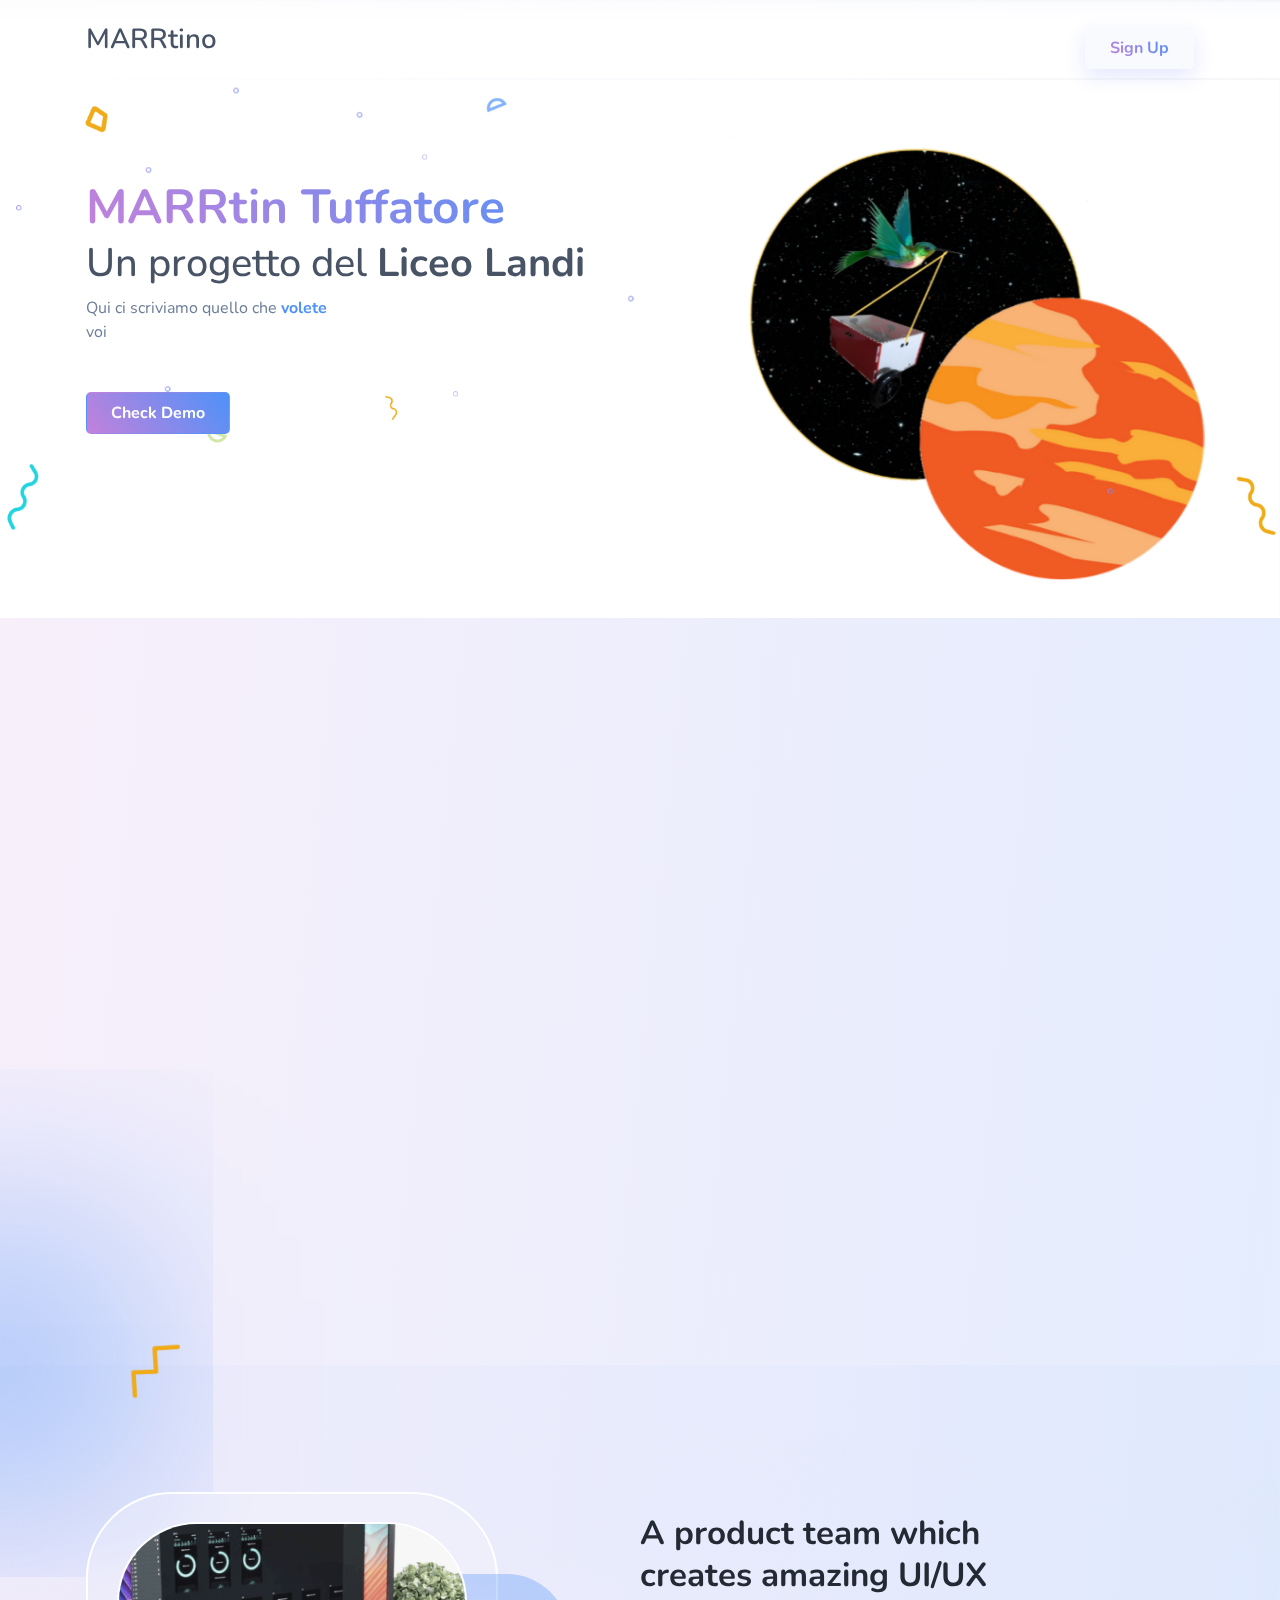
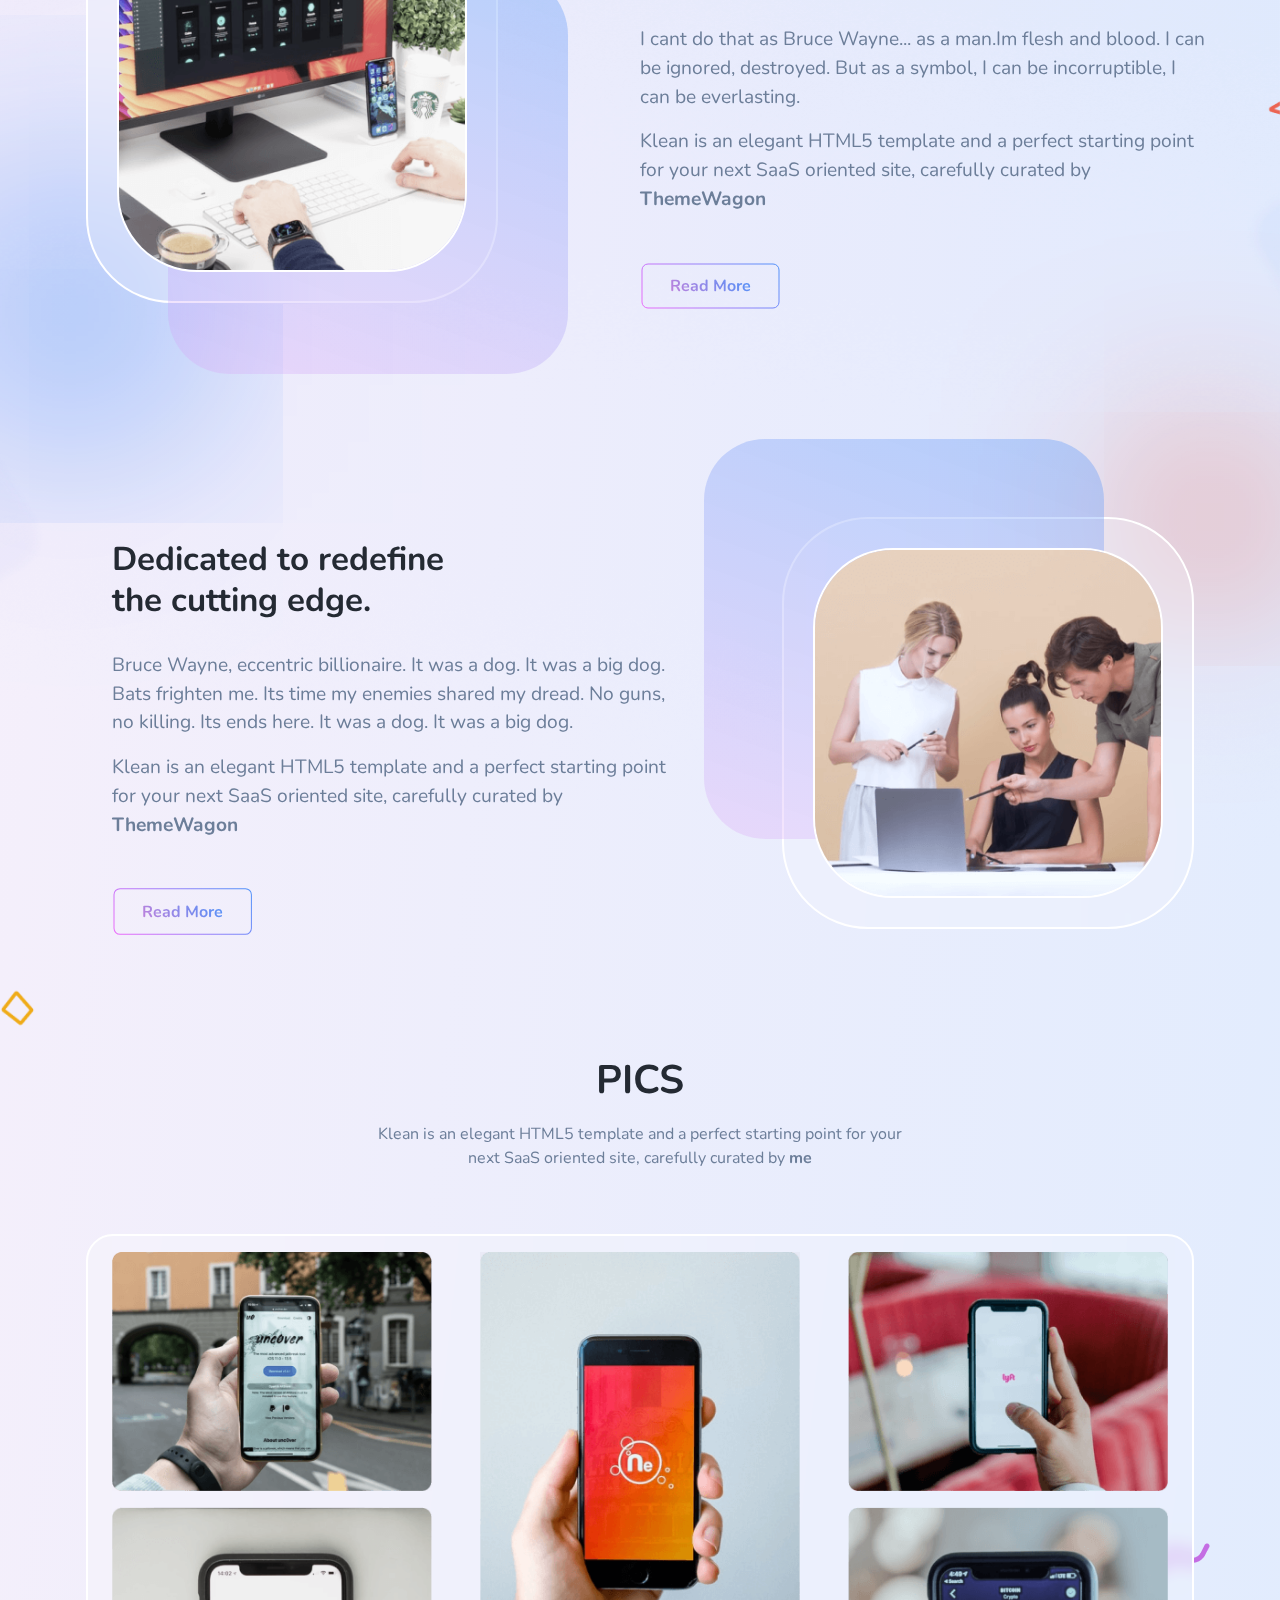
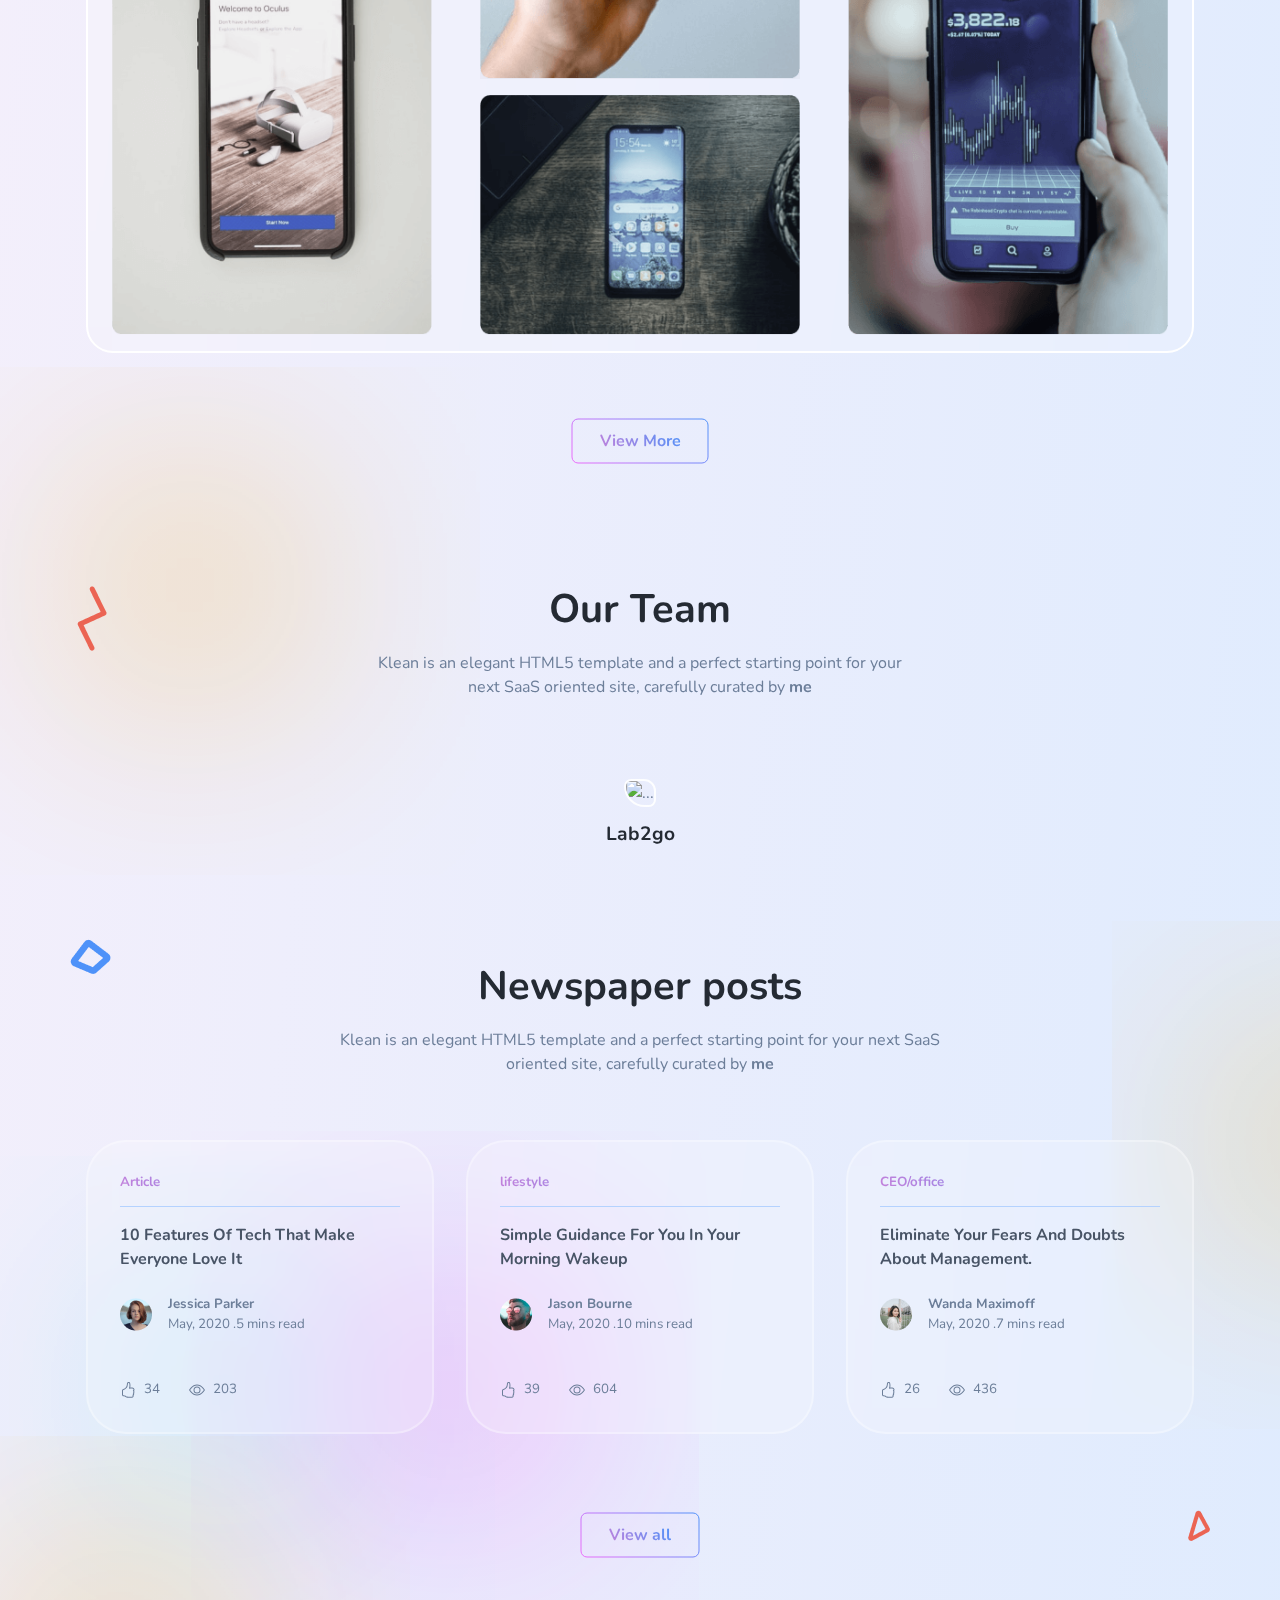
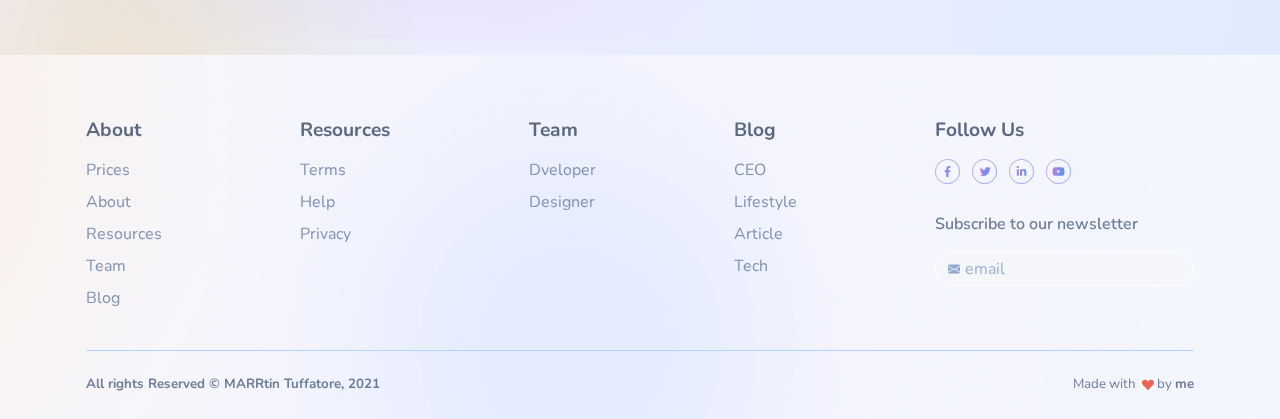
==== index.html @ 4be3e2ad "Add files via upload" ====
<!DOCTYPE html>
<html lang="en-US" dir="ltr">
  <head>
    <meta charset="utf-8" />
    <meta http-equiv="X-UA-Compatible" content="IE=edge" />
    <meta name="viewport" content="width=device-width, initial-scale=1" />

    <title>MARRtino Liceo Landi</title>

    <link
      rel="apple-touch-icon"
      sizes="180x180"
      href="assets/img/favicons/apple-touch-icon.png"
    />
    <link
      rel="icon"
      type="image/png"
      sizes="32x32"
      href="assets/img/favicons/favicon-32x32.png"
    />
    <link
      rel="icon"
      type="image/png"
      sizes="16x16"
      href="assets/img/favicons/favicon-16x16.png"
    />
    <link
      rel="shortcut icon"
      type="image/x-icon"
      href="assets/img/favicons/favicon.ico"
    />
    <link rel="manifest" href="assets/img/favicons/manifest.json" />
    <meta
      name="msapplication-TileImage"
      content="assets/img/favicons/mstile-150x150.png"
    />
    <meta name="theme-color" content="#ffffff" />

    <!-- ===============================================-->
    <!--    Stylesheets-->
    <!-- ===============================================-->
    <link href="assets/css/theme.css" rel="stylesheet" />
  </head>

  <body>
    <!-- ===============================================-->
    <!--    Main Content-->
    <!-- ===============================================-->
    <main class="main" id="top">
      <nav style="height: 80px;"
        class="navbar navbar-expand-lg navbar-light fixed-top py-3 d-block navbar-klean"
        data-navbar-on-scroll="data-navbar-on-scroll"
      >
        <div class="container">
          <a
            class="navbar-brand d-flex align-items-center fw-semi-bold fs-3"
            href="index.html"
          >
            <p class="me-3">MARRtino</p></a
          >
          <button
            class="navbar-toggler collapsed"
            type="button"
            data-bs-toggle="collapse"
            data-bs-target="#navbarSupportedContent"
            aria-controls="navbarSupportedContent"
            aria-expanded="false"
            aria-label="Toggle navigation"
          >
            <span class="navbar-toggler-icon"></span>
          </button>
          <div
            class="collapse navbar-collapse border-top border-lg-0 mt-4 mt-lg-0"
            id="navbarSupportedContent"
          >
            <ul class="navbar-nav me-auto pt-2 pt-lg-0 font-base">
              
            </ul>
            <form class="ps-lg-5">
              
              <button class="btn btn-light shadow-klean order-0" type="submit">
                <span class="text-gradient fw-bold">Sign Up</span>
              </button>
            </form>
          </div>
        </div>
      </nav>
      <section id="home">
        <div
          class="bg-holder d-none d-md-block bg-size"
          style=" 
            background-image: url(./Progetto\ senza\ titolo\ \(3\).png);
            background-position: bottom;
          "
        ></div>
        <!--/.bg-holder-->

        <div
          class="bg-holder"
          style="
            background-image: url(assets/img/illustrations/heroheader-bg.png);
            background-position: center;
            background-size: contain;
          "
        ></div>
        <!--/.bg-holder-->

        <div class="container">
          <div class="row align-items-center">
            <div class="col-md-7 col-lg-6 py-6 text-sm-start text-center">
              <h1 class="fw-bold display-4 fs-4 fs-lg-6 fs-xxl-7 text-gradient">
                MARRtin Tuffatore
              </h1>
              <h1 class="text-700">
                Un progetto del <span class="fw-bold">Liceo Landi</span>
              </h1>
              <p class="mb-5 fs-0">
                Qui ci scriviamo quello che
                <span class="fw-bold text-primary">volete </span
                ><br /> voi
              </p>
              <a class="btn hover-top btn-glow btn-klean" href="#"
                >Check Demo</a
              >
            </div>
          </div>
        </div>
      </section>

    <section>
      <div style="padding-left: 10px; padding-right: 10px; border-radius: 20px;">
        <iframe src="https://prezi.com/p/b_wmvdrxugzr/embed/" id="iframe_container" frameborder="0" webkitallowfullscreen="" mozallowfullscreen="" allowfullscreen="" allow="autoplay; fullscreen" height="500px" width="100%"></iframe>
      </div>
    </section>

      <section class="circle-blend circle-blend-left circle-primary">
        <div
          class="bg-holder"
          style="
            background-image: url(assets/img/illustrations/product-bg-1.png);
            background-position: center;
            background-size: cover;
          "
        ></div>
        <!--/.bg-holder-->

        <div
          class="bg-holder mt-n4"
          style="
            background-image: url(assets/img/illustrations/product-bg-2.png);
            background-position: left top;
            background-size: contain;
          "
        ></div>
        <!--/.bg-holder-->

        <div class="container-xl">
          <div class="row flex-center">
            <div class="col-auto">
              <div class="card product-card-bg square shadow-square-bottom">
                <div class="card-body p-4">
                  <img
                    class="img-fluid border-img"
                    src="assets/img/gallery/product.png"
                    width="350"
                    alt="..."
                  />
                </div>
              </div>
            </div>
            <div
              class="col-lg-6 ms-lg-auto my-7 my-lg-0 px-sm-8 px-lg-0 ps-lg-2 ps-xl-0"
            >
              <h1 class="fw-bold display-5 lh-sm my-4">
                A product team which <br />
                creates amazing UI/UX
              </h1>
              <p class="fs-1 mb-3 pe-xxl-8">
                I cant do that as Bruce Wayne... as a man.Im flesh and blood. I
                can be ignored, destroyed. But as a symbol, I can be
                incorruptible, I can be everlasting.
              </p>
              <p class="fs-1 mb-5 pe-xxl-8">
                Klean is an elegant HTML5 template and a perfect starting point
                for your next SaaS oriented site, carefully curated by
                <span class="fw-bold">ThemeWagon</span>
              </p>
              <button
                class="btn btn-lg btn-klean-outline order-0"
                type="submit"
              >
                <span class="text-gradient fw-bold">Read More</span>
              </button>
            </div>
          </div>
          <div
            class="row flex-center pt-10 pt-md-6 pt-lg-10 circle-blend circle-primary"
          >
            <div
              class="col-auto ms-lg-auto order-md-1 text-center circle-blend circle-blend-right circle-danger"
            >
              <div class="card product-card-bg square shadow-square-top">
                <div class="card-body p-4">
                  <img
                    class="img-fluid border-img"
                    src="assets/img/gallery/dedicate.png"
                    width="350"
                    alt="..."
                  />
                </div>
              </div>
            </div>
            <div
              class="col-lg-6 order-1 order-lg-0 ms-xl-auto my-7 my-lg-0 px-sm-8 px-lg-0 me-lg-auto ps-xl-0"
            >
              <h1 class="fw-bold display-5 lh-sm my-4">
                Dedicated to redefine<br />
                the cutting edge.
              </h1>
              <p class="fs-1 mb-3 pe-xxl-8">
                Bruce Wayne, eccentric billionaire. It was a dog. It was a big
                dog. Bats frighten me. Its time my enemies shared my dread. No
                guns, no killing. Its ends here. It was a dog. It was a big dog.
              </p>
              <p class="fs-1 mb-5 pe-xxl-8">
                Klean is an elegant HTML5 template and a perfect starting point
                for your next SaaS oriented site, carefully curated by
                <span class="fw-bold">ThemeWagon</span>
              </p>
              <button
                class="btn btn-lg btn-klean-outline order-0"
                type="submit"
              >
                <span class="text-gradient fw-bold">Read More</span>
              </button>
            </div>
          </div>
        </div>
      </section>

      <!-- ============================================-->
      <!-- <section> begin ============================-->
      <section class="py-0">
        <div class="container">
          <div
            class="bg-holder"
            style="
              background-image: url(assets/img/illustrations/project-bg.png);
              background-position: right;
              background-size: auto;
            "
          ></div>
          <!--/.bg-holder-->

          <div class="row justify-content-center">
            <div class="col-lg-6 text-center mx-auto mb-6">
              <h5 class="fw-bold fs-3 fs-lg-5 lh-sm mb-3">PICS</h5>
              <p class="mb-0">
                Klean is an elegant HTML5 template and a perfect starting point
                for your next SaaS oriented site, carefully curated by
                <span class="fw-bold">me</span>
              </p>
            </div>
            <div class="col-xxl-9">
              <div class="card project-card-bg mx-auto px-0">
                <div class="card-body">
                  <div class="row align-items-center">
                    <div class="col-12 col-md-6 col-lg-4 text-center">
                      <img
                        class="mb-3 mb-lg-3 img-fluid px-xl-0"
                        src="assets/img/gallery/project-1.png"
                        width="320"
                        alt="project"
                      /><img
                        class="mb-3 mb-lg-0 img-fluid px-xl-0"
                        src="assets/img/gallery/project-2.png"
                        width="320"
                        alt="project"
                      />
                    </div>
                    <div class="col-12 col-md-6 col-lg-4 text-center">
                      <img
                        class="mb-3 mb-lg-3 img-fluid px-xl-0"
                        src="assets/img/gallery/project-3.png"
                        width="320"
                        alt="project"
                      /><img
                        class="mb-3 mb-lg-0 img-fluid px-xl-0"
                        src="assets/img/gallery/project-4.png"
                        width="320"
                        alt="project"
                      />
                    </div>
                    <div class="col-12 col-md-6 col-lg-4 text-center">
                      <img
                        class="mb-3 mb-lg-3 img-fluid px-xl-0"
                        src="assets/img/gallery/project-5.png"
                        width="320"
                        alt="project"
                      /><img
                        class="mb-3 mb-lg-0 img-fluid px-xl-0"
                        src="assets/img/gallery/project-6.png"
                        width="320"
                        alt="project"
                      />
                    </div>
                  </div>
                </div>
              </div>
            </div>
          </div>
          <div class="row">
            <div class="col-auto mx-auto mt-6">
              <button
                class="btn btn-lg btn-klean-outline order-0"
                type="submit"
              >
                <span class="text-gradient fw-bold">View More </span>
              </button>
            </div>
          </div>
        </div>
        <!-- end of .container-->
      </section>
      <!-- <section> close ============================-->
      <!-- ============================================-->

      <!-- ============================================-->
      <!-- <section> begin ============================-->
      <section
        class="pb-0"
        container
        container-lg-fluid
        container-xl="container container-lg-fluid container-xl"
      >
        <div class="container">
          <div
            class="bg-holder"
            style="
              background-image: url(assets/img/illustrations/team-bg.png);
              background-position: left top;
              background-size: auto;
            "
          ></div>
          <!--/.bg-holder-->

          <div
            class="row justify-content-center mb-6 circle-blend circle-warning"
          >
            <div class="col-lg-6 text-center mx-auto mb-7">
              <h5 class="fw-bold fs-3 fs-lg-5 lh-sm mb-3">Our Team</h5>
              <p class="mb-0">
                Klean is an elegant HTML5 template and a perfect starting point
                for your next SaaS oriented site, carefully curated by
                <span class="fw-bold">me</span>
              </p>
            </div>
            <div class="col-xxl-9">
              <div class="row g-0">
                <div class=" text-center">
                  <div >
                    <img
                      class="team-card-1"
                      src="./d97e4f344a19085f687c26c2526.png"
                      width="591"
                      height="443"
                      alt="..."
                    />
                  </div>
                  <h5 class="fw-bold mt-3 mb-1">Lab2go</h5>
                  
                </div>
                
              </div>
            </div>
          </div>

        </div>
        <!-- end of .container-->
      </section>
      <!-- <section> close ============================-->
      <!-- ============================================-->


      <!-- ============================================-->
      <!-- <section> begin ============================-->
      <section class="py-5" id="blog">
        <div class="container container-md-fluid">
          <div
            class="bg-holder"
            style="
              background-image: url(assets/img/illustrations/blog-bg.png);
              background-position: left top;
              background-size: auto;
              margin-top: -23px;
            "
          ></div>
          <!--/.bg-holder-->

          <div
            class="bg-holder"
            style="
              background-image: url(assets/img/illustrations/blog-bg-1.png);
              background-position: right bottom;
              background-size: auto;
              margin-top: -66px;
            "
          ></div>
          <!--/.bg-holder-->

          <div class="row">
            <div class="col-lg-7 col-xxl-5 mx-auto text-center mb-6">
              <h5 class="fw-bold fs-3 fs-lg-5 lh-sm mb-3">Newspaper posts</h5>
              <p class="mb-0">
                Klean is an elegant HTML5 template and a perfect starting point
                for your next SaaS oriented site, carefully curated by
                <span class="fw-bold">me</span>
              </p>
            </div>
          </div>
          <div
            class="row flex-center h-100 circle-blend circle-blend-left circle-cyan"
          >
            <div class="col-12">
              <div
                class="row align-items-center circle-blend circle-blend-right circle-warning"
              >
                <div class="col-md-6 col-lg-4 mb-4 undefined">
                  <div class="card card-bg p-3 h-100">
                    <div class="card-body">
                      <h6 class="text-gradient fs--1 fw-bold">Article</h6>
                      <hr class="text-100" />
                      <h5 class="fw-bold lh-base fs-0 text-700">
                        10 Features Of Tech That Make Everyone Love It
                      </h5>
                      <div class="d-flex align-items-center">
                        <img
                          class="me-3 me-md-3"
                          src="assets/img/gallery/author-1.png"
                          alt="blog"
                        />
                        <div class="my-3 fs--1">
                          <p class="mb-0 fw-bold">Jessica Parker</p>
                          <p class="fw-normal mb-0">
                            May, 2020 .<span>5 mins read</span>
                          </p>
                        </div>
                      </div>
                      <div class="d-flex align-items-center mt-4 fs--1">
                        <svg
                          class="bi bi-hand-thumbs-up me-2"
                          xmlns="http://www.w3.org/2000/svg"
                          width="16"
                          height="16"
                          fill="currentColor"
                          viewBox="0 0 16 16"
                        >
                          <path
                            d="M8.864.046C7.908-.193 7.02.53 6.956 1.466c-.072 1.051-.23 2.016-.428 2.59-.125.36-.479 1.013-1.04 1.639-.557.623-1.282 1.178-2.131 1.41C2.685 7.288 2 7.87 2 8.72v4.001c0 .845.682 1.464 1.448 1.545 1.07.114 1.564.415 2.068.723l.048.03c.272.165.578.348.97.484.397.136.861.217 1.466.217h3.5c.937 0 1.599-.477 1.934-1.064a1.86 1.86 0 0 0 .254-.912c0-.152-.023-.312-.077-.464.201-.263.38-.578.488-.901.11-.33.172-.762.004-1.149.069-.13.12-.269.159-.403.077-.27.113-.568.113-.857 0-.288-.036-.585-.113-.856a2.144 2.144 0 0 0-.138-.362 1.9 1.9 0 0 0 .234-1.734c-.206-.592-.682-1.1-1.2-1.272-.847-.282-1.803-.276-2.516-.211a9.84 9.84 0 0 0-.443.05 9.365 9.365 0 0 0-.062-4.509A1.38 1.38 0 0 0 9.125.111L8.864.046zM11.5 14.721H8c-.51 0-.863-.069-1.14-.164-.281-.097-.506-.228-.776-.393l-.04-.024c-.555-.339-1.198-.731-2.49-.868-.333-.036-.554-.29-.554-.55V8.72c0-.254.226-.543.62-.65 1.095-.3 1.977-.996 2.614-1.708.635-.71 1.064-1.475 1.238-1.978.243-.7.407-1.768.482-2.85.025-.362.36-.594.667-.518l.262.066c.16.04.258.143.288.255a8.34 8.34 0 0 1-.145 4.725.5.5 0 0 0 .595.644l.003-.001.014-.003.058-.014a8.908 8.908 0 0 1 1.036-.157c.663-.06 1.457-.054 2.11.164.175.058.45.3.57.65.107.308.087.67-.266 1.022l-.353.353.353.354c.043.043.105.141.154.315.048.167.075.37.075.581 0 .212-.027.414-.075.582-.05.174-.111.272-.154.315l-.353.353.353.354c.047.047.109.177.005.488a2.224 2.224 0 0 1-.505.805l-.353.353.353.354c.006.005.041.05.041.17a.866.866 0 0 1-.121.416c-.165.288-.503.56-1.066.56z"
                          ></path></svg
                        ><span class="me-4">34</span>
                        <svg
                          class="bi bi-eye me-2"
                          xmlns="http://www.w3.org/2000/svg"
                          width="16"
                          height="16"
                          fill="currentColor"
                          viewBox="0 0 16 16"
                        >
                          <path
                            d="M16 8s-3-5.5-8-5.5S0 8 0 8s3 5.5 8 5.5S16 8 16 8zM1.173 8a13.133 13.133 0 0 1 1.66-2.043C4.12 4.668 5.88 3.5 8 3.5c2.12 0 3.879 1.168 5.168 2.457A13.133 13.133 0 0 1 14.828 8c-.058.087-.122.183-.195.288-.335.48-.83 1.12-1.465 1.755C11.879 11.332 10.119 12.5 8 12.5c-2.12 0-3.879-1.168-5.168-2.457A13.134 13.134 0 0 1 1.172 8z"
                          ></path>
                          <path
                            d="M8 5.5a2.5 2.5 0 1 0 0 5 2.5 2.5 0 0 0 0-5zM4.5 8a3.5 3.5 0 1 1 7 0 3.5 3.5 0 0 1-7 0z"
                          ></path></svg
                        ><span>203</span>
                      </div>
                    </div>
                  </div>
                </div>
                <div
                  class="col-md-6 col-lg-4 mb-4 circle-blend circle-blend-left circle-pink"
                >
                  <div class="card card-bg p-3 h-100">
                    <div class="card-body">
                      <h6 class="text-gradient fs--1 fw-bold">lifestyle</h6>
                      <hr class="text-100" />
                      <h5 class="fw-bold lh-base fs-0 text-700">
                        Simple Guidance For You In Your Morning Wakeup
                      </h5>
                      <div class="d-flex align-items-center">
                        <img
                          class="me-3 me-md-3"
                          src="assets/img/gallery/author-2.png"
                          alt="blog"
                        />
                        <div class="my-3 fs--1">
                          <p class="mb-0 fw-bold">Jason Bourne</p>
                          <p class="fw-normal mb-0">
                            May, 2020 .<span>10 mins read</span>
                          </p>
                        </div>
                      </div>
                      <div class="d-flex align-items-center mt-4 fs--1">
                        <svg
                          class="bi bi-hand-thumbs-up me-2"
                          xmlns="http://www.w3.org/2000/svg"
                          width="16"
                          height="16"
                          fill="currentColor"
                          viewBox="0 0 16 16"
                        >
                          <path
                            d="M8.864.046C7.908-.193 7.02.53 6.956 1.466c-.072 1.051-.23 2.016-.428 2.59-.125.36-.479 1.013-1.04 1.639-.557.623-1.282 1.178-2.131 1.41C2.685 7.288 2 7.87 2 8.72v4.001c0 .845.682 1.464 1.448 1.545 1.07.114 1.564.415 2.068.723l.048.03c.272.165.578.348.97.484.397.136.861.217 1.466.217h3.5c.937 0 1.599-.477 1.934-1.064a1.86 1.86 0 0 0 .254-.912c0-.152-.023-.312-.077-.464.201-.263.38-.578.488-.901.11-.33.172-.762.004-1.149.069-.13.12-.269.159-.403.077-.27.113-.568.113-.857 0-.288-.036-.585-.113-.856a2.144 2.144 0 0 0-.138-.362 1.9 1.9 0 0 0 .234-1.734c-.206-.592-.682-1.1-1.2-1.272-.847-.282-1.803-.276-2.516-.211a9.84 9.84 0 0 0-.443.05 9.365 9.365 0 0 0-.062-4.509A1.38 1.38 0 0 0 9.125.111L8.864.046zM11.5 14.721H8c-.51 0-.863-.069-1.14-.164-.281-.097-.506-.228-.776-.393l-.04-.024c-.555-.339-1.198-.731-2.49-.868-.333-.036-.554-.29-.554-.55V8.72c0-.254.226-.543.62-.65 1.095-.3 1.977-.996 2.614-1.708.635-.71 1.064-1.475 1.238-1.978.243-.7.407-1.768.482-2.85.025-.362.36-.594.667-.518l.262.066c.16.04.258.143.288.255a8.34 8.34 0 0 1-.145 4.725.5.5 0 0 0 .595.644l.003-.001.014-.003.058-.014a8.908 8.908 0 0 1 1.036-.157c.663-.06 1.457-.054 2.11.164.175.058.45.3.57.65.107.308.087.67-.266 1.022l-.353.353.353.354c.043.043.105.141.154.315.048.167.075.37.075.581 0 .212-.027.414-.075.582-.05.174-.111.272-.154.315l-.353.353.353.354c.047.047.109.177.005.488a2.224 2.224 0 0 1-.505.805l-.353.353.353.354c.006.005.041.05.041.17a.866.866 0 0 1-.121.416c-.165.288-.503.56-1.066.56z"
                          ></path></svg
                        ><span class="me-4">39</span>
                        <svg
                          class="bi bi-eye me-2"
                          xmlns="http://www.w3.org/2000/svg"
                          width="16"
                          height="16"
                          fill="currentColor"
                          viewBox="0 0 16 16"
                        >
                          <path
                            d="M16 8s-3-5.5-8-5.5S0 8 0 8s3 5.5 8 5.5S16 8 16 8zM1.173 8a13.133 13.133 0 0 1 1.66-2.043C4.12 4.668 5.88 3.5 8 3.5c2.12 0 3.879 1.168 5.168 2.457A13.133 13.133 0 0 1 14.828 8c-.058.087-.122.183-.195.288-.335.48-.83 1.12-1.465 1.755C11.879 11.332 10.119 12.5 8 12.5c-2.12 0-3.879-1.168-5.168-2.457A13.134 13.134 0 0 1 1.172 8z"
                          ></path>
                          <path
                            d="M8 5.5a2.5 2.5 0 1 0 0 5 2.5 2.5 0 0 0 0-5zM4.5 8a3.5 3.5 0 1 1 7 0 3.5 3.5 0 0 1-7 0z"
                          ></path></svg
                        ><span>604</span>
                      </div>
                    </div>
                  </div>
                </div>
                <div class="col-md-6 col-lg-4 mb-4 undefined">
                  <div class="card card-bg p-3 h-100">
                    <div class="card-body">
                      <h6 class="text-gradient fs--1 fw-bold">CEO/office</h6>
                      <hr class="text-100" />
                      <h5 class="fw-bold lh-base fs-0 text-700">
                        Eliminate Your Fears And Doubts About Management.
                      </h5>
                      <div class="d-flex align-items-center">
                        <img
                          class="me-3 me-md-3"
                          src="assets/img/gallery/author-3.png"
                          alt="blog"
                        />
                        <div class="my-3 fs--1">
                          <p class="mb-0 fw-bold">Wanda Maximoff</p>
                          <p class="fw-normal mb-0">
                            May, 2020 .<span>7 mins read</span>
                          </p>
                        </div>
                      </div>
                      <div class="d-flex align-items-center mt-4 fs--1">
                        <svg
                          class="bi bi-hand-thumbs-up me-2"
                          xmlns="http://www.w3.org/2000/svg"
                          width="16"
                          height="16"
                          fill="currentColor"
                          viewBox="0 0 16 16"
                        >
                          <path
                            d="M8.864.046C7.908-.193 7.02.53 6.956 1.466c-.072 1.051-.23 2.016-.428 2.59-.125.36-.479 1.013-1.04 1.639-.557.623-1.282 1.178-2.131 1.41C2.685 7.288 2 7.87 2 8.72v4.001c0 .845.682 1.464 1.448 1.545 1.07.114 1.564.415 2.068.723l.048.03c.272.165.578.348.97.484.397.136.861.217 1.466.217h3.5c.937 0 1.599-.477 1.934-1.064a1.86 1.86 0 0 0 .254-.912c0-.152-.023-.312-.077-.464.201-.263.38-.578.488-.901.11-.33.172-.762.004-1.149.069-.13.12-.269.159-.403.077-.27.113-.568.113-.857 0-.288-.036-.585-.113-.856a2.144 2.144 0 0 0-.138-.362 1.9 1.9 0 0 0 .234-1.734c-.206-.592-.682-1.1-1.2-1.272-.847-.282-1.803-.276-2.516-.211a9.84 9.84 0 0 0-.443.05 9.365 9.365 0 0 0-.062-4.509A1.38 1.38 0 0 0 9.125.111L8.864.046zM11.5 14.721H8c-.51 0-.863-.069-1.14-.164-.281-.097-.506-.228-.776-.393l-.04-.024c-.555-.339-1.198-.731-2.49-.868-.333-.036-.554-.29-.554-.55V8.72c0-.254.226-.543.62-.65 1.095-.3 1.977-.996 2.614-1.708.635-.71 1.064-1.475 1.238-1.978.243-.7.407-1.768.482-2.85.025-.362.36-.594.667-.518l.262.066c.16.04.258.143.288.255a8.34 8.34 0 0 1-.145 4.725.5.5 0 0 0 .595.644l.003-.001.014-.003.058-.014a8.908 8.908 0 0 1 1.036-.157c.663-.06 1.457-.054 2.11.164.175.058.45.3.57.65.107.308.087.67-.266 1.022l-.353.353.353.354c.043.043.105.141.154.315.048.167.075.37.075.581 0 .212-.027.414-.075.582-.05.174-.111.272-.154.315l-.353.353.353.354c.047.047.109.177.005.488a2.224 2.224 0 0 1-.505.805l-.353.353.353.354c.006.005.041.05.041.17a.866.866 0 0 1-.121.416c-.165.288-.503.56-1.066.56z"
                          ></path></svg
                        ><span class="me-4">26</span>
                        <svg
                          class="bi bi-eye me-2"
                          xmlns="http://www.w3.org/2000/svg"
                          width="16"
                          height="16"
                          fill="currentColor"
                          viewBox="0 0 16 16"
                        >
                          <path
                            d="M16 8s-3-5.5-8-5.5S0 8 0 8s3 5.5 8 5.5S16 8 16 8zM1.173 8a13.133 13.133 0 0 1 1.66-2.043C4.12 4.668 5.88 3.5 8 3.5c2.12 0 3.879 1.168 5.168 2.457A13.133 13.133 0 0 1 14.828 8c-.058.087-.122.183-.195.288-.335.48-.83 1.12-1.465 1.755C11.879 11.332 10.119 12.5 8 12.5c-2.12 0-3.879-1.168-5.168-2.457A13.134 13.134 0 0 1 1.172 8z"
                          ></path>
                          <path
                            d="M8 5.5a2.5 2.5 0 1 0 0 5 2.5 2.5 0 0 0 0-5zM4.5 8a3.5 3.5 0 1 1 7 0 3.5 3.5 0 0 1-7 0z"
                          ></path></svg
                        ><span>436</span>
                      </div>
                    </div>
                  </div>
                </div>
                <div class="col-auto mx-auto my-5">
                  <button
                    class="btn btn-lg btn-klean-outline order-0 fs-0"
                    type="submit"
                  >
                    <span class="text-gradient fw-bold">View all</span>
                  </button>
                </div>
              </div>
            </div>
          </div>
        </div>
        <!-- end of .container-->
      </section>
      <!-- <section> close ============================-->
      <!-- ============================================-->

      <!-- ============================================-->
      <!-- <section> begin ============================-->
     
      <!-- <section> close ============================-->
      <!-- ============================================-->

     
      <section class="pb-0 pt-6 circle-blend circle-blend-left circle-warning">
        <div
          class="bg-holder"
          style="
            background-image: url(assets/img/illustrations/footer-bg.png);
            background-position: center;
            background-size: cover;
          "
        ></div>
        <!--/.bg-holder-->

        <div class="container">
          <div
            class="row justify-content-lg-between circle-blend-right circle-danger"
          >
            <div class="col-6 col-sm-4 col-lg-auto mb-3">
              <h5 class="text-600 mb-3 fw-bold">About</h5>
              <ul class="list-unstyled mb-md-4 mb-lg-0">
                <li class="mb-2">
                  <a class="text-400 text-decoration-none" href="#!">Prices</a>
                </li>
                <li class="mb-2">
                  <a class="text-400 text-decoration-none" href="#!">About</a>
                </li>
                <li class="mb-2">
                  <a class="text-400 text-decoration-none" href="#!"
                    >Resources</a
                  >
                </li>
                <li class="mb-2">
                  <a class="text-400 text-decoration-none" href="#!">Team</a>
                </li>
                <li class="mb-2">
                  <a class="text-400 text-decoration-none" href="#!">Blog</a>
                </li>
              </ul>
            </div>
            <div class="col-6 col-sm-4 col-lg-auto mb-3">
              <h5 class="text-600 mb-3 fw-bold">Resources</h5>
              <ul class="list-unstyled mb-md-4 mb-lg-0">
                <li class="mb-2">
                  <a class="text-400 text-decoration-none" href="#!">Terms</a>
                </li>
                <li class="mb-2">
                  <a class="text-400 text-decoration-none" href="#!">Help</a>
                </li>
                <li class="mb-2">
                  <a class="text-400 text-decoration-none" href="#!">Privacy</a>
                </li>
              </ul>
            </div>
            <div class="col-6 col-sm-4 col-lg-auto mb-3">
              <h5 class="text-600 mb-3 fw-bold">Team</h5>
              <ul class="list-unstyled mb-md-4 mb-lg-0">
                <li class="mb-2">
                  <a class="text-400 text-decoration-none" href="#!"
                    >Dveloper</a
                  >
                </li>
                <li class="mb-2">
                  <a class="text-400 text-decoration-none" href="#!"
                    >Designer</a
                  >
                </li>
              </ul>
            </div>
            <div class="col-6 col-sm-4 col-lg-auto mb-3">
              <h5 class="text-600 mb-3 fw-bold">Blog</h5>
              <ul class="list-unstyled mb-md-4 mb-lg-0">
                <li class="mb-2">
                  <a class="text-400 text-decoration-none" href="#!">CEO</a>
                </li>
                <li class="mb-2">
                  <a class="text-400 text-decoration-none" href="#!"
                    >Lifestyle</a
                  >
                </li>
                <li class="mb-2">
                  <a class="text-400 text-decoration-none" href="#!">Article</a>
                </li>
                <li class="mb-2">
                  <a class="text-400 text-decoration-none" href="#!">Tech</a>
                </li>
              </ul>
            </div>
            <div class="col-9 col-sm-6 col-lg-auto mb-3">
              <h5 class="text-600 mb-3 fw-bold">Follow Us</h5>
              <ul class="list-unstyled list-inline my-3">
                <li class="list-inline-item">
                  <a class="text-decoration-none" href="#!"
                    ><img
                      class="list-social-icon"
                      src="assets/img/icons/facebook.svg"
                      alt=""
                      width="25"
                  /></a>
                </li>
                <li class="list-inline-item">
                  <a class="text-decoration-none" href="#!"
                    ><img
                      class="list-social-icon"
                      src="assets/img/icons/twitter.svg"
                      alt=""
                      width="25"
                  /></a>
                </li>
                <li class="list-inline-item">
                  <a class="text-decoration-none" href="#!"
                    ><img
                      class="list-social-icon"
                      src="assets/img/icons/linkdin.svg"
                      alt=""
                      width="25"
                  /></a>
                </li>
                <li class="list-inline-item">
                  <a class="text-decoration-none" href="#!"
                    ><img
                      class="list-social-icon"
                      src="assets/img/icons/youtube.svg"
                      alt=""
                      width="25"
                  /></a>
                </li>
                <li class="list-inline-item">
                  <a class="text-decoration-none" href="#!"></a>
                </li>
              </ul>
              <p class="fw-semi-bold mt-4 mb-3">Subscribe to our newsletter</p>
              <label
                class="col-sm-2 col-form-label visually-hidden"
                for="inputEmail2"
                >Email</label
              >
              <div class="col-sm-12 input-group-icon">
                <input
                  class="form-control rounded-pill border-white py-1 px-4"
                  id="inputEmail2"
                  type="email"
                  placeholder="email"
                />
                <svg
                  class="bi bi-envelope-fill input-box-icon"
                  xmlns="http://www.w3.org/2000/svg"
                  width="12"
                  height="12"
                  fill="currentColor"
                  viewBox="0 0 16 16"
                  style="left: 0.8rem"
                >
                  <path
                    d="M.05 3.555A2 2 0 0 1 2 2h12a2 2 0 0 1 1.95 1.555L8 8.414.05 3.555zM0 4.697v7.104l5.803-3.558L0 4.697zM6.761 8.83l-6.57 4.027A2 2 0 0 0 2 14h12a2 2 0 0 0 1.808-1.144l-6.57-4.027L8 9.586l-1.239-.757zm3.436-.586L16 11.801V4.697l-5.803 3.546z"
                  ></path>
                </svg>
              </div>
            </div>
          </div>
          <hr class="text-100 mb-0" />
          <div
            class="row justify-content-md-between justify-content-evenly py-3"
          >
            <div
              class="col-12 col-sm-8 col-md-6 col-lg-auto text-center text-md-start"
            >
              <p class="fs--1 my-2 fw-bold">
                All rights Reserved &copy; MARRtin Tuffatore, 2021
              </p>
            </div>
            <div class="col-12 col-sm-8 col-md-6">
              <p class="fs--1 my-2 text-center text-md-end">
                Made with&nbsp;
                <svg
                  class="bi bi-suit-heart-fill"
                  xmlns="http://www.w3.org/2000/svg"
                  width="12"
                  height="12"
                  fill="#EB6453"
                  viewBox="0 0 16 16"
                >
                  <path
                    d="M4 1c2.21 0 4 1.755 4 3.92C8 2.755 9.79 1 12 1s4 1.755 4 3.92c0 3.263-3.234 4.414-7.608 9.608a.513.513 0 0 1-.784 0C3.234 9.334 0 8.183 0 4.92 0 2.755 1.79 1 4 1z"
                  ></path></svg
                >&nbsp;by&nbsp;<a
                  class="fw-bold text-500"
                  href="https://themewagon.com/"
                  target="_blank"
                  >me
                </a>
              </p>
            </div>
          </div>
        </div>
      </section>
    </main>
    <!-- ===============================================-->
    <!--    End of Main Content-->
    <!-- ===============================================-->

    <!-- ===============================================-->
    <!--    JavaScripts-->
    <!-- ===============================================-->
    <script src="vendors/@popperjs/popper.min.js"></script>
    <script src="vendors/bootstrap/bootstrap.min.js"></script>
    <script src="vendors/is/is.min.js"></script>
    <script src="https://polyfill.io/v3/polyfill.min.js?features=window.scroll"></script>
    <script src="vendors/feather-icons/feather.min.js"></script>
    <script>
      feather.replace();
    </script>
    <script src="assets/js/theme.js"></script>

    <link
      href="https://fonts.googleapis.com/css2?family=Nunito:wght@300;400;600;700;800;900&amp;display=swap"
      rel="stylesheet"
    />
  </body>
</html>
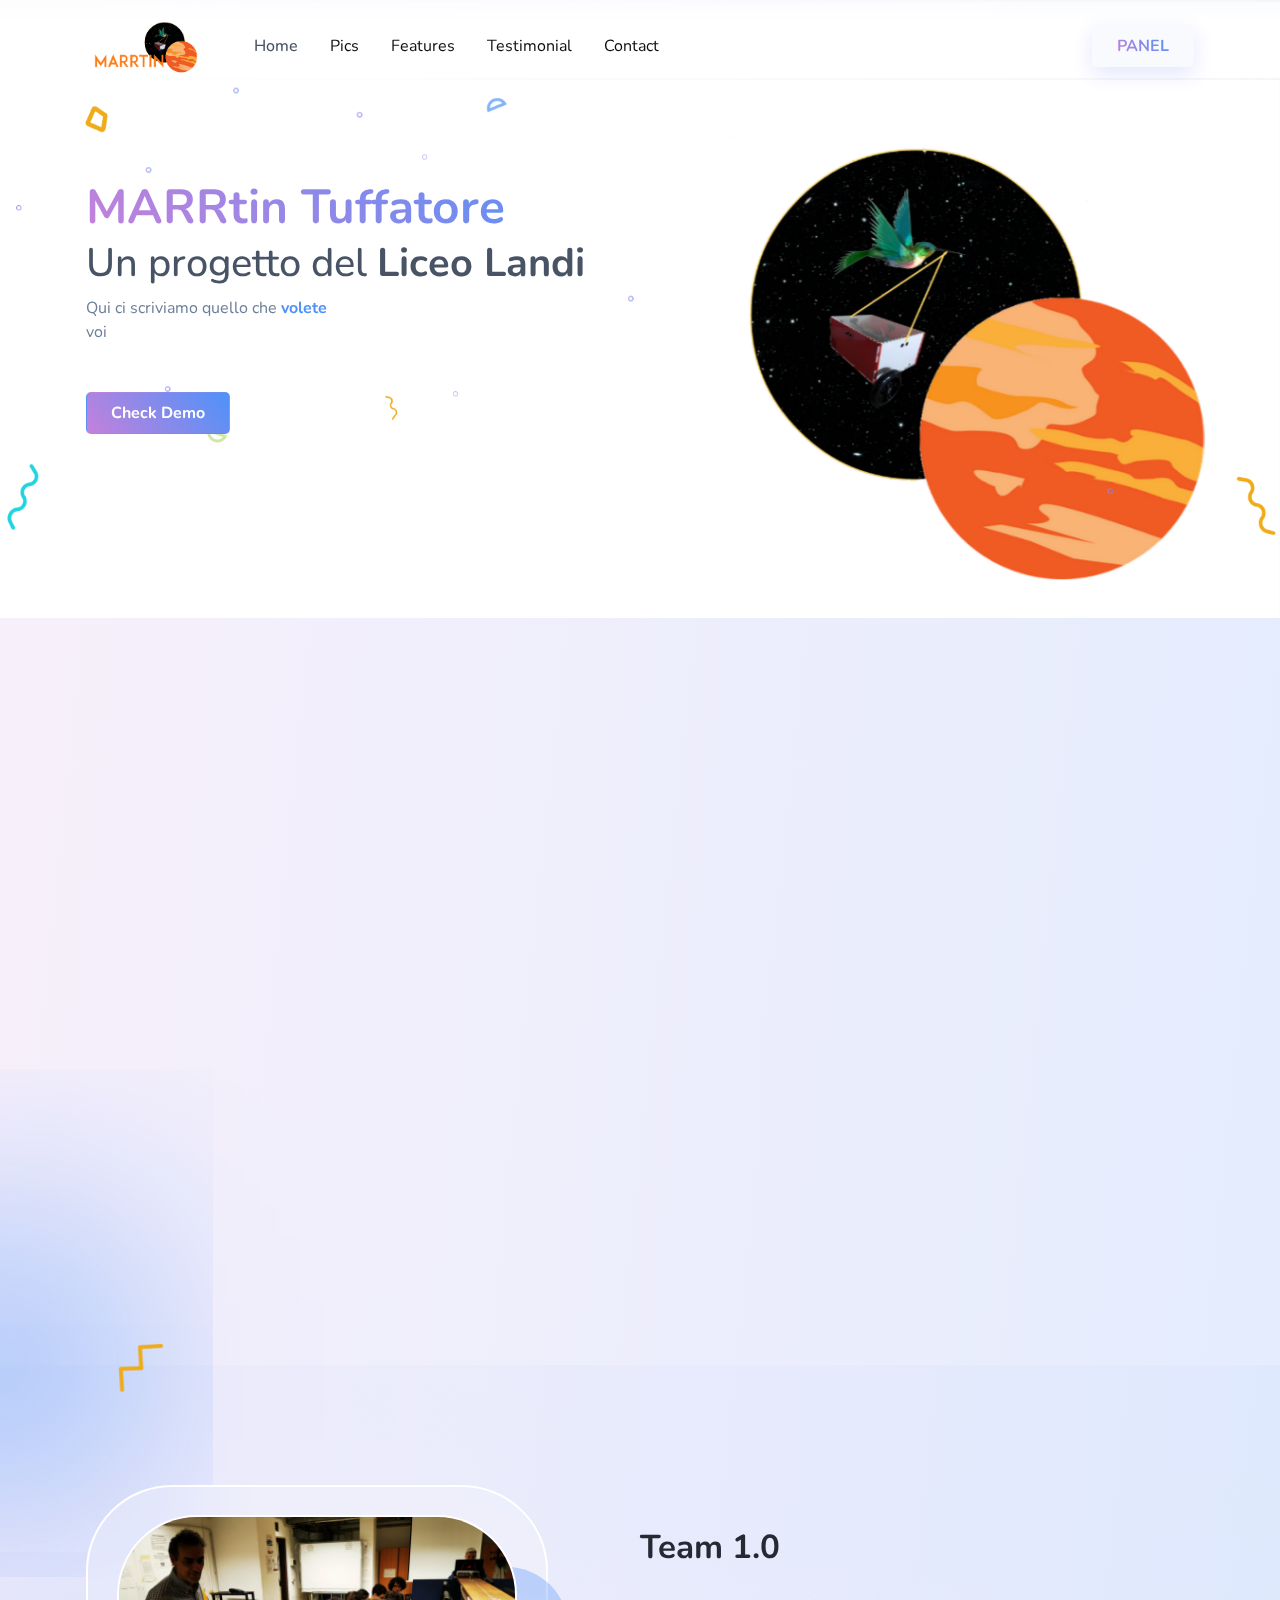
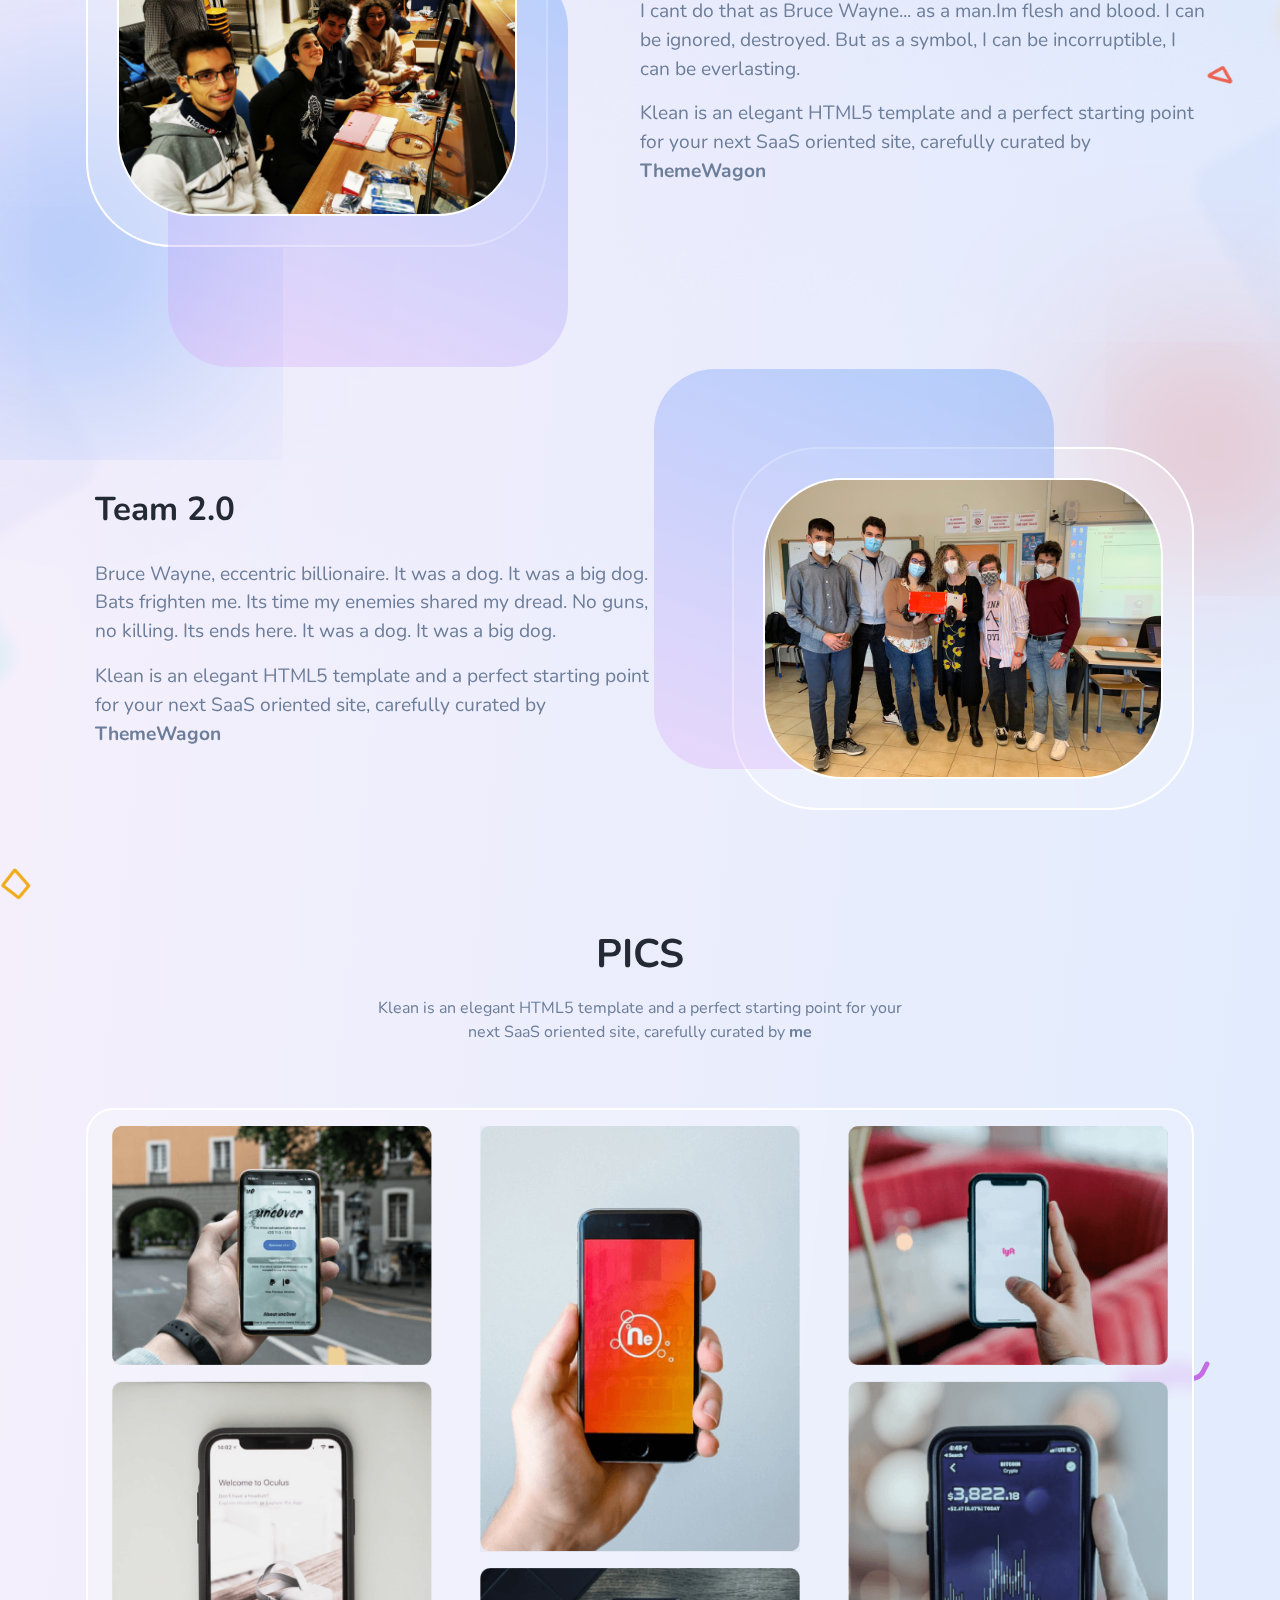
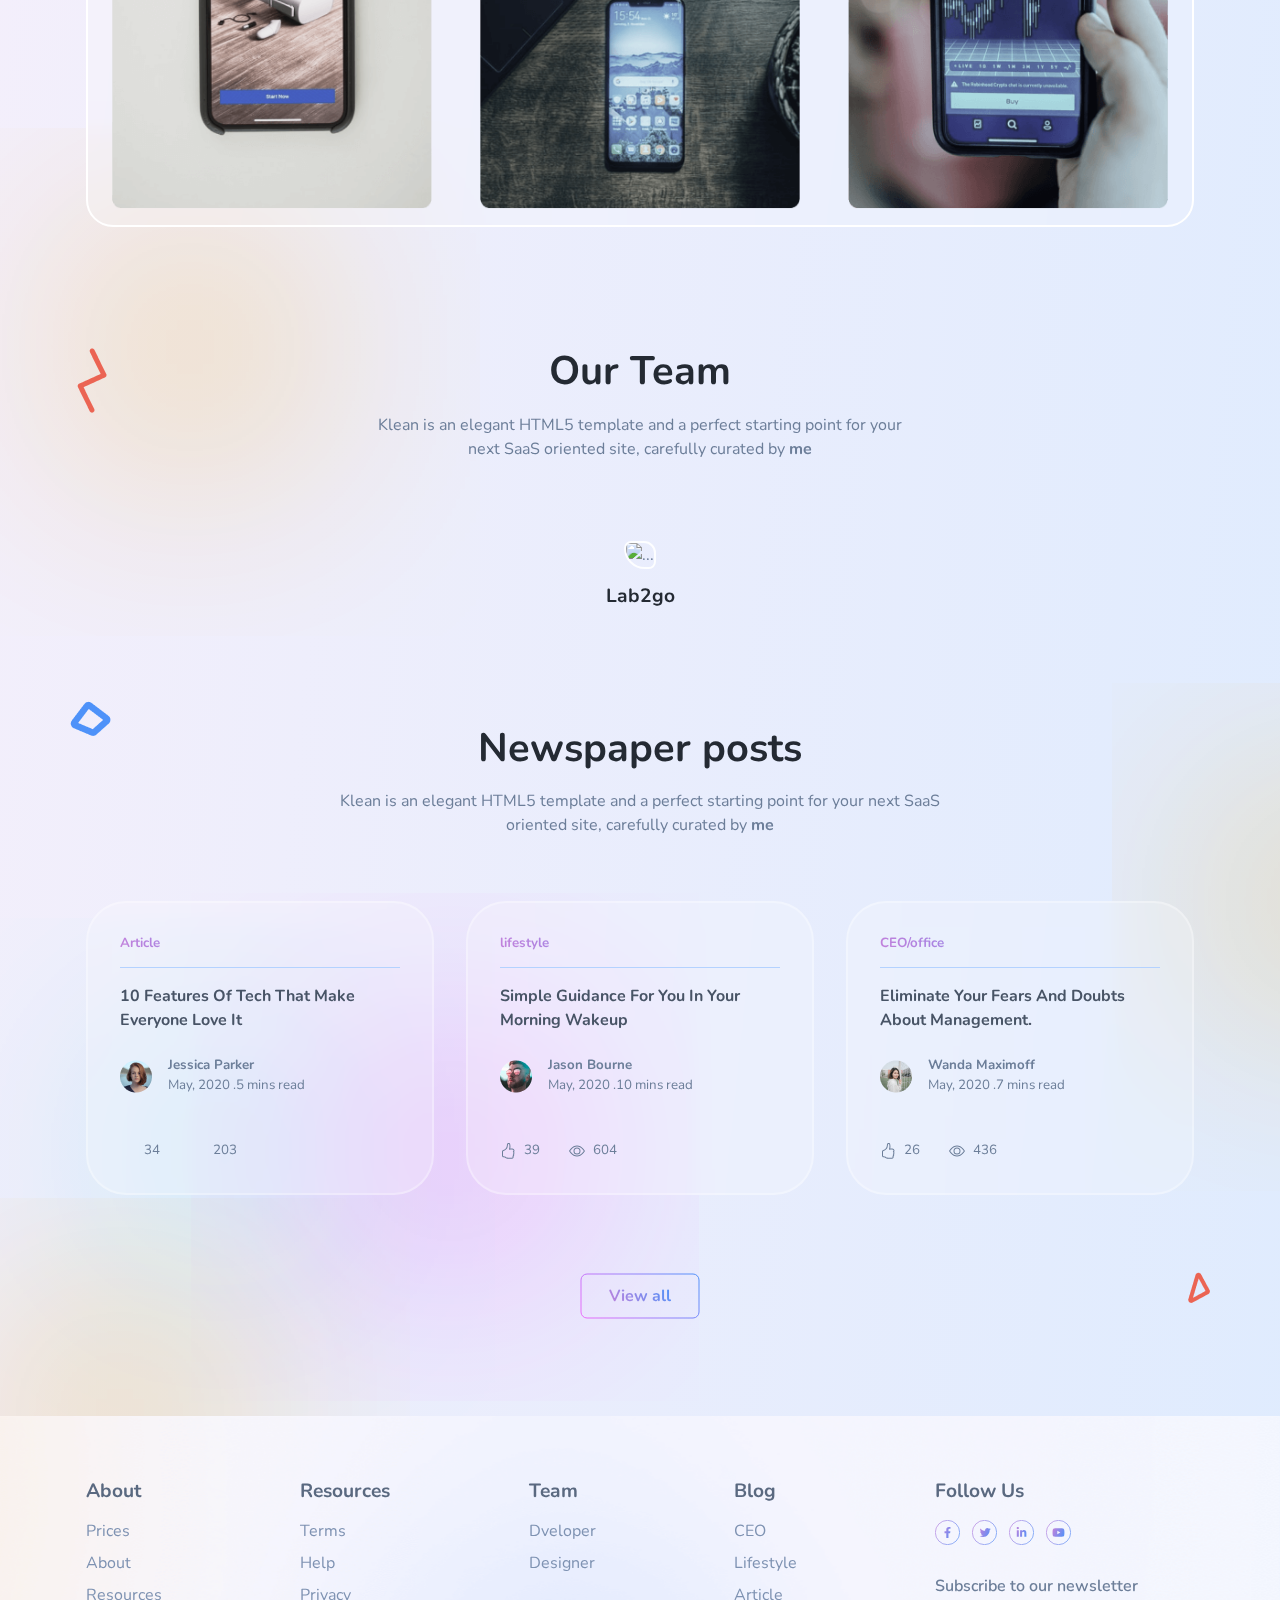
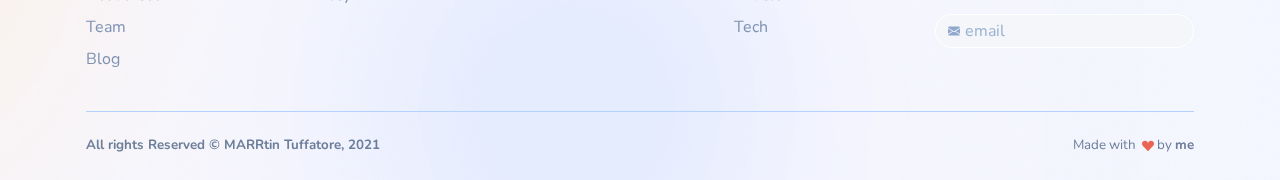
==== commit 9d720e33: "Add files via upload" ====
--- a/index.html
+++ b/index.html
@@ -1,63 +1,41 @@
 <!DOCTYPE html>
 <html lang="en-US" dir="ltr">
-  <head>
-    <meta charset="utf-8" />
-    <meta http-equiv="X-UA-Compatible" content="IE=edge" />
-    <meta name="viewport" content="width=device-width, initial-scale=1" />
-
-    <title>MARRtino Liceo Landi</title>
-
-    <link
-      rel="apple-touch-icon"
-      sizes="180x180"
-      href="assets/img/favicons/apple-touch-icon.png"
-    />
-    <link
-      rel="icon"
-      type="image/png"
-      sizes="32x32"
-      href="assets/img/favicons/favicon-32x32.png"
-    />
-    <link
-      rel="icon"
-      type="image/png"
-      sizes="16x16"
-      href="assets/img/favicons/favicon-16x16.png"
-    />
-    <link
-      rel="shortcut icon"
-      type="image/x-icon"
-      href="assets/img/favicons/favicon.ico"
-    />
-    <link rel="manifest" href="assets/img/favicons/manifest.json" />
-    <meta
-      name="msapplication-TileImage"
-      content="assets/img/favicons/mstile-150x150.png"
-    />
-    <meta name="theme-color" content="#ffffff" />
-
-    <!-- ===============================================-->
-    <!--    Stylesheets-->
-    <!-- ===============================================-->
-    <link href="assets/css/theme.css" rel="stylesheet" />
-  </head>
-
-  <body>
-    <!-- ===============================================-->
-    <!--    Main Content-->
-    <!-- ===============================================-->
-    <main class="main" id="top">
-      <nav style="height: 80px;"
-        class="navbar navbar-expand-lg navbar-light fixed-top py-3 d-block navbar-klean"
-        data-navbar-on-scroll="data-navbar-on-scroll"
-      >
+
+<head>
+  <meta charset="utf-8" />
+  <meta http-equiv="X-UA-Compatible" content="IE=edge" />
+  <meta name="viewport" content="width=device-width, initial-scale=1" />
+
+  <title>MARRtino Liceo Landi</title>
+
+  <link rel="apple-touch-icon" sizes="180x180" href="assets/img/favicons/apple-touch-icon.png" />
+  <link rel="icon" type="image/png" sizes="32x32" href="assets/img/favicons/favicon-32x32.png" />
+  <link rel="icon" type="image/png" sizes="16x16" href="assets/img/favicons/favicon-16x16.png" />
+  <link rel="shortcut icon" type="image/x-icon" href="assets/img/favicons/favicon.ico" />
+  <link rel="manifest" href="assets/img/favicons/manifest.json" />
+  <meta name="msapplication-TileImage" content="assets/img/favicons/mstile-150x150.png" />
+  <meta name="theme-color" content="#ffffff" />
+
+  <!-- ===============================================-->
+  <!--    Stylesheets-->
+  <!-- ===============================================-->
+  <link href="assets/css/theme.css" rel="stylesheet" />
+</head>
+
+<body>
+  <!-- ===============================================-->
+  <!--    Main Content-->
+  <!-- ===============================================-->
+  <main class="main" id="top">
+    <nav style="height: 80px;" class="navbar navbar-expand-lg navbar-light fixed-top py-3 d-block navbar-klean"
+      data-navbar-on-scroll="data-navbar-on-scroll"> 
         <div class="container">
           <a
             class="navbar-brand d-flex align-items-center fw-semi-bold fs-3"
             href="index.html"
           >
-            <p class="me-3">MARRtino</p></a
-          >
+            <img class="me-3" src="./PICS/onlinelogomaker-042221-1509-4866.png" width="120px" alt=""
+          /></a>
           <button
             class="navbar-toggler collapsed"
             type="button"
@@ -74,756 +52,545 @@
             id="navbarSupportedContent"
           >
             <ul class="navbar-nav me-auto pt-2 pt-lg-0 font-base">
-              
+              <li class="nav-item px-2" data-anchor="data-anchor">
+                <a
+                  class="nav-link fw-medium active"
+                  aria-current="page"
+                  href="./index.html"
+                  >Home</a
+                >
+              </li>
+              <li class="nav-item px-2" data-anchor="data-anchor">
+                <a class="nav-link" href="#pics">Pics</a>
+              </li>
+              <li class="nav-item px-2" data-anchor="data-anchor">
+                <a class="nav-link" href="#feature">Features</a>
+              </li>
+              <li class="nav-item px-2" data-anchor="data-anchor">
+                <a class="nav-link" href="#testimonial">Testimonial</a>
+              </li>
+              <li class="nav-item px-2" data-anchor="data-anchor">
+                <a class="nav-link" href="#contact">Contact</a>
+              </li>
             </ul>
             <form class="ps-lg-5">
               
               <button class="btn btn-light shadow-klean order-0" type="submit">
-                <span class="text-gradient fw-bold">Sign Up</span>
+                <span class="text-gradient fw-bold"><a target="_blank" href="./panel/login.html">PANEL</a></span>
               </button>
             </form>
           </div>
         </div>
-      </nav>
-      <section id="home">
-        <div
-          class="bg-holder d-none d-md-block bg-size"
-          style=" 
-            background-image: url(./Progetto\ senza\ titolo\ \(3\).png);
+    </nav>
+    <section id="home">
+      <div class="bg-holder d-none d-md-block bg-size" style=" 
+            background-image: url(./PICS/Progetto\ senza\ titolo\ \(3\).png);
             background-position: bottom;
-          "
-        ></div>
-        <!--/.bg-holder-->
-
-        <div
-          class="bg-holder"
-          style="
+          "></div>
+      <!--/.bg-holder-->
+
+      <div class="bg-holder" style="
             background-image: url(assets/img/illustrations/heroheader-bg.png);
             background-position: center;
             background-size: contain;
-          "
-        ></div>
-        <!--/.bg-holder-->
-
-        <div class="container">
-          <div class="row align-items-center">
-            <div class="col-md-7 col-lg-6 py-6 text-sm-start text-center">
-              <h1 class="fw-bold display-4 fs-4 fs-lg-6 fs-xxl-7 text-gradient">
-                MARRtin Tuffatore
-              </h1>
-              <h1 class="text-700">
-                Un progetto del <span class="fw-bold">Liceo Landi</span>
-              </h1>
-              <p class="mb-5 fs-0">
-                Qui ci scriviamo quello che
-                <span class="fw-bold text-primary">volete </span
-                ><br /> voi
-              </p>
-              <a class="btn hover-top btn-glow btn-klean" href="#"
-                >Check Demo</a
-              >
-            </div>
-          </div>
-        </div>
-      </section>
+          "></div>
+      <!--/.bg-holder-->
+
+      <div class="container">
+        <div class="row align-items-center">
+          <div class="col-md-7 col-lg-6 py-6 text-sm-start text-center">
+            <h1 class="fw-bold display-4 fs-4 fs-lg-6 fs-xxl-7 text-gradient">
+              MARRtin Tuffatore
+            </h1>
+            <h1 class="text-700">
+              Un progetto del <span class="fw-bold">Liceo Landi</span>
+            </h1>
+            <p class="mb-5 fs-0">
+              Qui ci scriviamo quello che
+              <span class="fw-bold text-primary">volete </span><br /> voi
+            </p>
+            <a class="btn hover-top btn-glow btn-klean" href="#">Check Demo</a>
+          </div>
+        </div>
+      </div>
+    </section>
 
     <section>
       <div style="padding-left: 10px; padding-right: 10px; border-radius: 20px;">
-        <iframe src="https://prezi.com/p/b_wmvdrxugzr/embed/" id="iframe_container" frameborder="0" webkitallowfullscreen="" mozallowfullscreen="" allowfullscreen="" allow="autoplay; fullscreen" height="500px" width="100%"></iframe>
-      </div>
-    </section>
-
-      <section class="circle-blend circle-blend-left circle-primary">
-        <div
-          class="bg-holder"
-          style="
+        <iframe src="https://prezi.com/p/b_wmvdrxugzr/embed/" id="iframe_container" frameborder="0"
+          webkitallowfullscreen="" mozallowfullscreen="" allowfullscreen="" allow="autoplay; fullscreen" height="500px"
+          width="100%"></iframe>
+      </div>
+    </section>
+
+    <section class="circle-blend circle-blend-left circle-primary">
+      <div class="bg-holder" style="
             background-image: url(assets/img/illustrations/product-bg-1.png);
             background-position: center;
             background-size: cover;
-          "
-        ></div>
-        <!--/.bg-holder-->
-
-        <div
-          class="bg-holder mt-n4"
-          style="
+          "></div>
+      <!--/.bg-holder-->
+
+      <div class="bg-holder mt-n4" style="
             background-image: url(assets/img/illustrations/product-bg-2.png);
             background-position: left top;
             background-size: contain;
-          "
-        ></div>
-        <!--/.bg-holder-->
-
-        <div class="container-xl">
-          <div class="row flex-center">
-            <div class="col-auto">
-              <div class="card product-card-bg square shadow-square-bottom">
-                <div class="card-body p-4">
-                  <img
-                    class="img-fluid border-img"
-                    src="assets/img/gallery/product.png"
-                    width="350"
-                    alt="..."
-                  />
-                </div>
+          "></div>
+      <!--/.bg-holder-->
+
+      <div class="container-xl">
+        <div class="row flex-center">
+          <div class="col-auto">
+            <div class="card product-card-bg square shadow-square-bottom">
+              <div class="card-body p-4">
+                <img class="img-fluid border-img" src="./PICS/IMG-20191206-WA0008.jpg" width="400" alt="..." />
               </div>
             </div>
-            <div
-              class="col-lg-6 ms-lg-auto my-7 my-lg-0 px-sm-8 px-lg-0 ps-lg-2 ps-xl-0"
-            >
-              <h1 class="fw-bold display-5 lh-sm my-4">
-                A product team which <br />
-                creates amazing UI/UX
-              </h1>
-              <p class="fs-1 mb-3 pe-xxl-8">
-                I cant do that as Bruce Wayne... as a man.Im flesh and blood. I
-                can be ignored, destroyed. But as a symbol, I can be
-                incorruptible, I can be everlasting.
-              </p>
-              <p class="fs-1 mb-5 pe-xxl-8">
-                Klean is an elegant HTML5 template and a perfect starting point
-                for your next SaaS oriented site, carefully curated by
-                <span class="fw-bold">ThemeWagon</span>
-              </p>
-              <button
-                class="btn btn-lg btn-klean-outline order-0"
-                type="submit"
-              >
-                <span class="text-gradient fw-bold">Read More</span>
-              </button>
+          </div>
+          <div class="col-lg-6 ms-lg-auto my-7 my-lg-0 px-sm-8 px-lg-0 ps-lg-2 ps-xl-0">
+            <h1 class="fw-bold display-5 lh-sm my-4">
+              Team 1.0
+            </h1>
+            <p class="fs-1 mb-3 pe-xxl-8">
+              I cant do that as Bruce Wayne... as a man.Im flesh and blood. I
+              can be ignored, destroyed. But as a symbol, I can be
+              incorruptible, I can be everlasting.
+            </p>
+            <p class="fs-1 mb-5 pe-xxl-8">
+              Klean is an elegant HTML5 template and a perfect starting point
+              for your next SaaS oriented site, carefully curated by
+              <span class="fw-bold">ThemeWagon</span>
+            </p>
+
+          </div>
+        </div>
+        <div class="row flex-center pt-10 pt-md-6 pt-lg-10 circle-blend circle-primary">
+          <div class="col-auto ms-lg-auto order-md-1 text-center circle-blend circle-blend-right circle-danger">
+            <div class="card product-card-bg square shadow-square-top">
+              <div class="card-body p-4">
+                <img class="img-fluid border-img" src="./PICS/squadra1.jpg" width="400" alt="..." />
+              </div>
             </div>
           </div>
-          <div
-            class="row flex-center pt-10 pt-md-6 pt-lg-10 circle-blend circle-primary"
-          >
-            <div
-              class="col-auto ms-lg-auto order-md-1 text-center circle-blend circle-blend-right circle-danger"
-            >
-              <div class="card product-card-bg square shadow-square-top">
-                <div class="card-body p-4">
-                  <img
-                    class="img-fluid border-img"
-                    src="assets/img/gallery/dedicate.png"
-                    width="350"
-                    alt="..."
-                  />
-                </div>
-              </div>
-            </div>
-            <div
-              class="col-lg-6 order-1 order-lg-0 ms-xl-auto my-7 my-lg-0 px-sm-8 px-lg-0 me-lg-auto ps-xl-0"
-            >
-              <h1 class="fw-bold display-5 lh-sm my-4">
-                Dedicated to redefine<br />
-                the cutting edge.
-              </h1>
-              <p class="fs-1 mb-3 pe-xxl-8">
-                Bruce Wayne, eccentric billionaire. It was a dog. It was a big
-                dog. Bats frighten me. Its time my enemies shared my dread. No
-                guns, no killing. Its ends here. It was a dog. It was a big dog.
-              </p>
-              <p class="fs-1 mb-5 pe-xxl-8">
-                Klean is an elegant HTML5 template and a perfect starting point
-                for your next SaaS oriented site, carefully curated by
-                <span class="fw-bold">ThemeWagon</span>
-              </p>
-              <button
-                class="btn btn-lg btn-klean-outline order-0"
-                type="submit"
-              >
-                <span class="text-gradient fw-bold">Read More</span>
-              </button>
-            </div>
-          </div>
-        </div>
-      </section>
-
-      <!-- ============================================-->
-      <!-- <section> begin ============================-->
-      <section class="py-0">
-        <div class="container">
-          <div
-            class="bg-holder"
-            style="
+          <div class="col-lg-6 order-1 order-lg-0 ms-xl-auto my-7 my-lg-0 px-sm-8 px-lg-0 me-lg-auto ps-xl-0">
+            <h1 class="fw-bold display-5 lh-sm my-4">
+              Team 2.0
+            </h1>
+            <p class="fs-1 mb-3 pe-xxl-8">
+              Bruce Wayne, eccentric billionaire. It was a dog. It was a big
+              dog. Bats frighten me. Its time my enemies shared my dread. No
+              guns, no killing. Its ends here. It was a dog. It was a big dog.
+            </p>
+            <p class="fs-1 mb-5 pe-xxl-8">
+              Klean is an elegant HTML5 template and a perfect starting point
+              for your next SaaS oriented site, carefully curated by
+              <span class="fw-bold">ThemeWagon</span>
+            </p>
+
+          </div>
+        </div>
+      </div>
+    </section>
+
+    <section id="pics" class="py-0">
+      <div class="container">
+        <div class="bg-holder" style="
               background-image: url(assets/img/illustrations/project-bg.png);
               background-position: right;
               background-size: auto;
-            "
-          ></div>
-          <!--/.bg-holder-->
-
-          <div class="row justify-content-center">
-            <div class="col-lg-6 text-center mx-auto mb-6">
-              <h5 class="fw-bold fs-3 fs-lg-5 lh-sm mb-3">PICS</h5>
-              <p class="mb-0">
-                Klean is an elegant HTML5 template and a perfect starting point
-                for your next SaaS oriented site, carefully curated by
-                <span class="fw-bold">me</span>
-              </p>
-            </div>
-            <div class="col-xxl-9">
-              <div class="card project-card-bg mx-auto px-0">
-                <div class="card-body">
-                  <div class="row align-items-center">
-                    <div class="col-12 col-md-6 col-lg-4 text-center">
-                      <img
-                        class="mb-3 mb-lg-3 img-fluid px-xl-0"
-                        src="assets/img/gallery/project-1.png"
-                        width="320"
-                        alt="project"
-                      /><img
-                        class="mb-3 mb-lg-0 img-fluid px-xl-0"
-                        src="assets/img/gallery/project-2.png"
-                        width="320"
-                        alt="project"
-                      />
-                    </div>
-                    <div class="col-12 col-md-6 col-lg-4 text-center">
-                      <img
-                        class="mb-3 mb-lg-3 img-fluid px-xl-0"
-                        src="assets/img/gallery/project-3.png"
-                        width="320"
-                        alt="project"
-                      /><img
-                        class="mb-3 mb-lg-0 img-fluid px-xl-0"
-                        src="assets/img/gallery/project-4.png"
-                        width="320"
-                        alt="project"
-                      />
-                    </div>
-                    <div class="col-12 col-md-6 col-lg-4 text-center">
-                      <img
-                        class="mb-3 mb-lg-3 img-fluid px-xl-0"
-                        src="assets/img/gallery/project-5.png"
-                        width="320"
-                        alt="project"
-                      /><img
-                        class="mb-3 mb-lg-0 img-fluid px-xl-0"
-                        src="assets/img/gallery/project-6.png"
-                        width="320"
-                        alt="project"
-                      />
-                    </div>
+            "></div>
+        
+
+        <div class="row justify-content-center">
+          <div class="col-lg-6 text-center mx-auto mb-6">
+            <h5 class="fw-bold fs-3 fs-lg-5 lh-sm mb-3">PICS</h5>
+            <p class="mb-0">
+              Klean is an elegant HTML5 template and a perfect starting point
+              for your next SaaS oriented site, carefully curated by
+              <span class="fw-bold">me</span>
+            </p>
+          </div>
+          <div class="col-xxl-9">
+            <div class="card project-card-bg mx-auto px-0">
+              <div class="card-body">
+                <div class="row align-items-center">
+                  <div class="col-12 col-md-6 col-lg-4 text-center">
+                    <img class="mb-3 mb-lg-3 img-fluid px-xl-0" src="assets/img/gallery/project-1.png" width="320"
+                      alt="project" /><img class="mb-3 mb-lg-0 img-fluid px-xl-0" src="assets/img/gallery/project-2.png"
+                      width="320" alt="project" />
+                  </div>
+                  <div class="col-12 col-md-6 col-lg-4 text-center">
+                    <img class="mb-3 mb-lg-3 img-fluid px-xl-0" src="assets/img/gallery/project-3.png" width="320"
+                      alt="project" /><img class="mb-3 mb-lg-0 img-fluid px-xl-0" src="assets/img/gallery/project-4.png"
+                      width="320" alt="project" />
+                  </div>
+                  <div class="col-12 col-md-6 col-lg-4 text-center">
+                    <img class="mb-3 mb-lg-3 img-fluid px-xl-0" src="assets/img/gallery/project-5.png" width="320"
+                      alt="project" /><img class="mb-3 mb-lg-0 img-fluid px-xl-0" src="assets/img/gallery/project-6.png"
+                      width="320" alt="project" />
                   </div>
                 </div>
               </div>
             </div>
           </div>
-          <div class="row">
-            <div class="col-auto mx-auto mt-6">
-              <button
-                class="btn btn-lg btn-klean-outline order-0"
-                type="submit"
-              >
-                <span class="text-gradient fw-bold">View More </span>
-              </button>
-            </div>
-          </div>
-        </div>
-        <!-- end of .container-->
-      </section>
-      <!-- <section> close ============================-->
-      <!-- ============================================-->
-
-      <!-- ============================================-->
-      <!-- <section> begin ============================-->
-      <section
-        class="pb-0"
-        container
-        container-lg-fluid
-        container-xl="container container-lg-fluid container-xl"
-      >
-        <div class="container">
-          <div
-            class="bg-holder"
-            style="
+        </div>
+
+      </div>
+      <!-- end of .container-->
+    </section>
+    <!-- <section> close ============================-->
+    <!-- ============================================-->
+
+    <!-- ============================================-->
+    <!-- <section> begin ============================-->
+    <section class="pb-0" container container-lg-fluid container-xl="container container-lg-fluid container-xl">
+      <div class="container">
+        <div class="bg-holder" style="
               background-image: url(assets/img/illustrations/team-bg.png);
               background-position: left top;
               background-size: auto;
-            "
-          ></div>
-          <!--/.bg-holder-->
-
-          <div
-            class="row justify-content-center mb-6 circle-blend circle-warning"
-          >
-            <div class="col-lg-6 text-center mx-auto mb-7">
-              <h5 class="fw-bold fs-3 fs-lg-5 lh-sm mb-3">Our Team</h5>
-              <p class="mb-0">
-                Klean is an elegant HTML5 template and a perfect starting point
-                for your next SaaS oriented site, carefully curated by
-                <span class="fw-bold">me</span>
-              </p>
+            "></div>
+        <!--/.bg-holder-->
+
+        <div class="row justify-content-center mb-6 circle-blend circle-warning">
+          <div class="col-lg-6 text-center mx-auto mb-7">
+            <h5 class="fw-bold fs-3 fs-lg-5 lh-sm mb-3">Our Team</h5>
+            <p class="mb-0">
+              Klean is an elegant HTML5 template and a perfect starting point
+              for your next SaaS oriented site, carefully curated by
+              <span class="fw-bold">me</span>
+            </p>
+          </div>
+          <div class="col-xxl-9">
+            <div class="row g-0">
+              <div class=" text-center">
+                <div>
+                  <img class="team-card-1" src="./PICS/group-pic.png" width="591" height="443" alt="..." />
+                </div>
+                <h5 class="fw-bold mt-3 mb-1">Lab2go</h5>
+
+              </div>
+
             </div>
-            <div class="col-xxl-9">
-              <div class="row g-0">
-                <div class=" text-center">
-                  <div >
-                    <img
-                      class="team-card-1"
-                      src="./d97e4f344a19085f687c26c2526.png"
-                      width="591"
-                      height="443"
-                      alt="..."
-                    />
-                  </div>
-                  <h5 class="fw-bold mt-3 mb-1">Lab2go</h5>
-                  
-                </div>
-                
-              </div>
-            </div>
-          </div>
-
-        </div>
-        <!-- end of .container-->
-      </section>
-      <!-- <section> close ============================-->
-      <!-- ============================================-->
-
-
-      <!-- ============================================-->
-      <!-- <section> begin ============================-->
-      <section class="py-5" id="blog">
-        <div class="container container-md-fluid">
-          <div
-            class="bg-holder"
-            style="
+          </div>
+        </div>
+
+      </div>
+      <!-- end of .container-->
+    </section>
+    <!-- <section> close ============================-->
+    <!-- ============================================-->
+
+
+    <!-- ============================================-->
+    <!-- <section> begin ============================-->
+    <section class="py-5" id="blog">
+      <div class="container container-md-fluid">
+        <div class="bg-holder" style="
               background-image: url(assets/img/illustrations/blog-bg.png);
               background-position: left top;
               background-size: auto;
               margin-top: -23px;
-            "
-          ></div>
-          <!--/.bg-holder-->
-
-          <div
-            class="bg-holder"
-            style="
+            "></div>
+        <!--/.bg-holder-->
+
+        <div class="bg-holder" style="
               background-image: url(assets/img/illustrations/blog-bg-1.png);
               background-position: right bottom;
               background-size: auto;
               margin-top: -66px;
-            "
-          ></div>
-          <!--/.bg-holder-->
-
-          <div class="row">
-            <div class="col-lg-7 col-xxl-5 mx-auto text-center mb-6">
-              <h5 class="fw-bold fs-3 fs-lg-5 lh-sm mb-3">Newspaper posts</h5>
-              <p class="mb-0">
-                Klean is an elegant HTML5 template and a perfect starting point
-                for your next SaaS oriented site, carefully curated by
-                <span class="fw-bold">me</span>
-              </p>
-            </div>
-          </div>
-          <div
-            class="row flex-center h-100 circle-blend circle-blend-left circle-cyan"
-          >
-            <div class="col-12">
-              <div
-                class="row align-items-center circle-blend circle-blend-right circle-warning"
-              >
-                <div class="col-md-6 col-lg-4 mb-4 undefined">
-                  <div class="card card-bg p-3 h-100">
-                    <div class="card-body">
-                      <h6 class="text-gradient fs--1 fw-bold">Article</h6>
-                      <hr class="text-100" />
-                      <h5 class="fw-bold lh-base fs-0 text-700">
-                        10 Features Of Tech That Make Everyone Love It
-                      </h5>
-                      <div class="d-flex align-items-center">
-                        <img
-                          class="me-3 me-md-3"
-                          src="assets/img/gallery/author-1.png"
-                          alt="blog"
-                        />
-                        <div class="my-3 fs--1">
-                          <p class="mb-0 fw-bold">Jessica Parker</p>
-                          <p class="fw-normal mb-0">
-                            May, 2020 .<span>5 mins read</span>
-                          </p>
-                        </div>
+            "></div>
+        <!--/.bg-holder-->
+
+        <div class="row">
+          <div class="col-lg-7 col-xxl-5 mx-auto text-center mb-6">
+            <h5 class="fw-bold fs-3 fs-lg-5 lh-sm mb-3">Newspaper posts</h5>
+            <p class="mb-0">
+              Klean is an elegant HTML5 template and a perfect starting point
+              for your next SaaS oriented site, carefully curated by
+              <span class="fw-bold">me</span>
+            </p>
+          </div>
+        </div>
+        <div class="row flex-center h-100 circle-blend circle-blend-left circle-cyan">
+          <div class="col-12">
+            <div class="row align-items-center circle-blend circle-blend-right circle-warning">
+              <div class="col-md-6 col-lg-4 mb-4 undefined">
+                <div class="card card-bg p-3 h-100">
+                  <div class="card-body">
+                    <h6 class="text-gradient fs--1 fw-bold">Article</h6>
+                    <hr class="text-100" />
+                    <h5 class="fw-bold lh-base fs-0 text-700">
+                      10 Features Of Tech That Make Everyone Love It
+                    </h5>
+                    <div class="d-flex align-items-center">
+                      <img class="me-3 me-md-3" src="assets/img/gallery/author-1.png" alt="blog" />
+                      <div class="my-3 fs--1">
+                        <p class="mb-0 fw-bold">Jessica Parker</p>
+                        <p class="fw-normal mb-0">
+                          May, 2020 .<span>5 mins read</span>
+                        </p>
                       </div>
-                      <div class="d-flex align-items-center mt-4 fs--1">
-                        <svg
-                          class="bi bi-hand-thumbs-up me-2"
-                          xmlns="http://www.w3.org/2000/svg"
-                          width="16"
-                          height="16"
-                          fill="currentColor"
-                          viewBox="0 0 16 16"
-                        >
-                          <path
-                            d="M8.864.046C7.908-.193 7.02.53 6.956 1.466c-.072 1.051-.23 2.016-.428 2.59-.125.36-.479 1.013-1.04 1.639-.557.623-1.282 1.178-2.131 1.41C2.685 7.288 2 7.87 2 8.72v4.001c0 .845.682 1.464 1.448 1.545 1.07.114 1.564.415 2.068.723l.048.03c.272.165.578.348.97.484.397.136.861.217 1.466.217h3.5c.937 0 1.599-.477 1.934-1.064a1.86 1.86 0 0 0 .254-.912c0-.152-.023-.312-.077-.464.201-.263.38-.578.488-.901.11-.33.172-.762.004-1.149.069-.13.12-.269.159-.403.077-.27.113-.568.113-.857 0-.288-.036-.585-.113-.856a2.144 2.144 0 0 0-.138-.362 1.9 1.9 0 0 0 .234-1.734c-.206-.592-.682-1.1-1.2-1.272-.847-.282-1.803-.276-2.516-.211a9.84 9.84 0 0 0-.443.05 9.365 9.365 0 0 0-.062-4.509A1.38 1.38 0 0 0 9.125.111L8.864.046zM11.5 14.721H8c-.51 0-.863-.069-1.14-.164-.281-.097-.506-.228-.776-.393l-.04-.024c-.555-.339-1.198-.731-2.49-.868-.333-.036-.554-.29-.554-.55V8.72c0-.254.226-.543.62-.65 1.095-.3 1.977-.996 2.614-1.708.635-.71 1.064-1.475 1.238-1.978.243-.7.407-1.768.482-2.85.025-.362.36-.594.667-.518l.262.066c.16.04.258.143.288.255a8.34 8.34 0 0 1-.145 4.725.5.5 0 0 0 .595.644l.003-.001.014-.003.058-.014a8.908 8.908 0 0 1 1.036-.157c.663-.06 1.457-.054 2.11.164.175.058.45.3.57.65.107.308.087.67-.266 1.022l-.353.353.353.354c.043.043.105.141.154.315.048.167.075.37.075.581 0 .212-.027.414-.075.582-.05.174-.111.272-.154.315l-.353.353.353.354c.047.047.109.177.005.488a2.224 2.224 0 0 1-.505.805l-.353.353.353.354c.006.005.041.05.041.17a.866.866 0 0 1-.121.416c-.165.288-.503.56-1.066.56z"
-                          ></path></svg
-                        ><span class="me-4">34</span>
-                        <svg
-                          class="bi bi-eye me-2"
-                          xmlns="http://www.w3.org/2000/svg"
-                          width="16"
-                          height="16"
-                          fill="currentColor"
-                          viewBox="0 0 16 16"
-                        >
-                          <path
-                            d="M16 8s-3-5.5-8-5.5S0 8 0 8s3 5.5 8 5.5S16 8 16 8zM1.173 8a13.133 13.133 0 0 1 1.66-2.043C4.12 4.668 5.88 3.5 8 3.5c2.12 0 3.879 1.168 5.168 2.457A13.133 13.133 0 0 1 14.828 8c-.058.087-.122.183-.195.288-.335.48-.83 1.12-1.465 1.755C11.879 11.332 10.119 12.5 8 12.5c-2.12 0-3.879-1.168-5.168-2.457A13.134 13.134 0 0 1 1.172 8z"
-                          ></path>
-                          <path
-                            d="M8 5.5a2.5 2.5 0 1 0 0 5 2.5 2.5 0 0 0 0-5zM4.5 8a3.5 3.5 0 1 1 7 0 3.5 3.5 0 0 1-7 0z"
-                          ></path></svg
-                        ><span>203</span>
-                      </div>
+                    </div>
+                    <div class="d-flex align-items-center mt-4 fs--1">
+                      <svg class="bi bi-hand-thumbs-up me-2" xmlns="http://www.w3.org/2000/svg" width="16" height="16"
+                        fill="currentColor" viewBox="0 0 16 16">
+                        
+                      </svg><span class="me-4">34</span>
+                      <svg class="bi bi-eye me-2" xmlns="http://www.w3.org/2000/svg" width="16" height="16"
+                        fill="currentColor" viewBox="0 0 16 16">
+                       
+                      </svg><span>203</span>
                     </div>
                   </div>
                 </div>
-                <div
-                  class="col-md-6 col-lg-4 mb-4 circle-blend circle-blend-left circle-pink"
-                >
-                  <div class="card card-bg p-3 h-100">
-                    <div class="card-body">
-                      <h6 class="text-gradient fs--1 fw-bold">lifestyle</h6>
-                      <hr class="text-100" />
-                      <h5 class="fw-bold lh-base fs-0 text-700">
-                        Simple Guidance For You In Your Morning Wakeup
-                      </h5>
-                      <div class="d-flex align-items-center">
-                        <img
-                          class="me-3 me-md-3"
-                          src="assets/img/gallery/author-2.png"
-                          alt="blog"
-                        />
-                        <div class="my-3 fs--1">
-                          <p class="mb-0 fw-bold">Jason Bourne</p>
-                          <p class="fw-normal mb-0">
-                            May, 2020 .<span>10 mins read</span>
-                          </p>
-                        </div>
+              </div>
+              <div class="col-md-6 col-lg-4 mb-4 circle-blend circle-blend-left circle-pink">
+                <div class="card card-bg p-3 h-100">
+                  <div class="card-body">
+                    <h6 class="text-gradient fs--1 fw-bold">lifestyle</h6>
+                    <hr class="text-100" />
+                    <h5 class="fw-bold lh-base fs-0 text-700">
+                      Simple Guidance For You In Your Morning Wakeup
+                    </h5>
+                    <div class="d-flex align-items-center">
+                      <img class="me-3 me-md-3" src="assets/img/gallery/author-2.png" alt="blog" />
+                      <div class="my-3 fs--1">
+                        <p class="mb-0 fw-bold">Jason Bourne</p>
+                        <p class="fw-normal mb-0">
+                          May, 2020 .<span>10 mins read</span>
+                        </p>
                       </div>
-                      <div class="d-flex align-items-center mt-4 fs--1">
-                        <svg
-                          class="bi bi-hand-thumbs-up me-2"
-                          xmlns="http://www.w3.org/2000/svg"
-                          width="16"
-                          height="16"
-                          fill="currentColor"
-                          viewBox="0 0 16 16"
-                        >
-                          <path
-                            d="M8.864.046C7.908-.193 7.02.53 6.956 1.466c-.072 1.051-.23 2.016-.428 2.59-.125.36-.479 1.013-1.04 1.639-.557.623-1.282 1.178-2.131 1.41C2.685 7.288 2 7.87 2 8.72v4.001c0 .845.682 1.464 1.448 1.545 1.07.114 1.564.415 2.068.723l.048.03c.272.165.578.348.97.484.397.136.861.217 1.466.217h3.5c.937 0 1.599-.477 1.934-1.064a1.86 1.86 0 0 0 .254-.912c0-.152-.023-.312-.077-.464.201-.263.38-.578.488-.901.11-.33.172-.762.004-1.149.069-.13.12-.269.159-.403.077-.27.113-.568.113-.857 0-.288-.036-.585-.113-.856a2.144 2.144 0 0 0-.138-.362 1.9 1.9 0 0 0 .234-1.734c-.206-.592-.682-1.1-1.2-1.272-.847-.282-1.803-.276-2.516-.211a9.84 9.84 0 0 0-.443.05 9.365 9.365 0 0 0-.062-4.509A1.38 1.38 0 0 0 9.125.111L8.864.046zM11.5 14.721H8c-.51 0-.863-.069-1.14-.164-.281-.097-.506-.228-.776-.393l-.04-.024c-.555-.339-1.198-.731-2.49-.868-.333-.036-.554-.29-.554-.55V8.72c0-.254.226-.543.62-.65 1.095-.3 1.977-.996 2.614-1.708.635-.71 1.064-1.475 1.238-1.978.243-.7.407-1.768.482-2.85.025-.362.36-.594.667-.518l.262.066c.16.04.258.143.288.255a8.34 8.34 0 0 1-.145 4.725.5.5 0 0 0 .595.644l.003-.001.014-.003.058-.014a8.908 8.908 0 0 1 1.036-.157c.663-.06 1.457-.054 2.11.164.175.058.45.3.57.65.107.308.087.67-.266 1.022l-.353.353.353.354c.043.043.105.141.154.315.048.167.075.37.075.581 0 .212-.027.414-.075.582-.05.174-.111.272-.154.315l-.353.353.353.354c.047.047.109.177.005.488a2.224 2.224 0 0 1-.505.805l-.353.353.353.354c.006.005.041.05.041.17a.866.866 0 0 1-.121.416c-.165.288-.503.56-1.066.56z"
-                          ></path></svg
-                        ><span class="me-4">39</span>
-                        <svg
-                          class="bi bi-eye me-2"
-                          xmlns="http://www.w3.org/2000/svg"
-                          width="16"
-                          height="16"
-                          fill="currentColor"
-                          viewBox="0 0 16 16"
-                        >
-                          <path
-                            d="M16 8s-3-5.5-8-5.5S0 8 0 8s3 5.5 8 5.5S16 8 16 8zM1.173 8a13.133 13.133 0 0 1 1.66-2.043C4.12 4.668 5.88 3.5 8 3.5c2.12 0 3.879 1.168 5.168 2.457A13.133 13.133 0 0 1 14.828 8c-.058.087-.122.183-.195.288-.335.48-.83 1.12-1.465 1.755C11.879 11.332 10.119 12.5 8 12.5c-2.12 0-3.879-1.168-5.168-2.457A13.134 13.134 0 0 1 1.172 8z"
-                          ></path>
-                          <path
-                            d="M8 5.5a2.5 2.5 0 1 0 0 5 2.5 2.5 0 0 0 0-5zM4.5 8a3.5 3.5 0 1 1 7 0 3.5 3.5 0 0 1-7 0z"
-                          ></path></svg
-                        ><span>604</span>
-                      </div>
+                    </div>
+                    <div class="d-flex align-items-center mt-4 fs--1">
+                      <svg class="bi bi-hand-thumbs-up me-2" xmlns="http://www.w3.org/2000/svg" width="16" height="16"
+                        fill="currentColor" viewBox="0 0 16 16">
+                        <path
+                          d="M8.864.046C7.908-.193 7.02.53 6.956 1.466c-.072 1.051-.23 2.016-.428 2.59-.125.36-.479 1.013-1.04 1.639-.557.623-1.282 1.178-2.131 1.41C2.685 7.288 2 7.87 2 8.72v4.001c0 .845.682 1.464 1.448 1.545 1.07.114 1.564.415 2.068.723l.048.03c.272.165.578.348.97.484.397.136.861.217 1.466.217h3.5c.937 0 1.599-.477 1.934-1.064a1.86 1.86 0 0 0 .254-.912c0-.152-.023-.312-.077-.464.201-.263.38-.578.488-.901.11-.33.172-.762.004-1.149.069-.13.12-.269.159-.403.077-.27.113-.568.113-.857 0-.288-.036-.585-.113-.856a2.144 2.144 0 0 0-.138-.362 1.9 1.9 0 0 0 .234-1.734c-.206-.592-.682-1.1-1.2-1.272-.847-.282-1.803-.276-2.516-.211a9.84 9.84 0 0 0-.443.05 9.365 9.365 0 0 0-.062-4.509A1.38 1.38 0 0 0 9.125.111L8.864.046zM11.5 14.721H8c-.51 0-.863-.069-1.14-.164-.281-.097-.506-.228-.776-.393l-.04-.024c-.555-.339-1.198-.731-2.49-.868-.333-.036-.554-.29-.554-.55V8.72c0-.254.226-.543.62-.65 1.095-.3 1.977-.996 2.614-1.708.635-.71 1.064-1.475 1.238-1.978.243-.7.407-1.768.482-2.85.025-.362.36-.594.667-.518l.262.066c.16.04.258.143.288.255a8.34 8.34 0 0 1-.145 4.725.5.5 0 0 0 .595.644l.003-.001.014-.003.058-.014a8.908 8.908 0 0 1 1.036-.157c.663-.06 1.457-.054 2.11.164.175.058.45.3.57.65.107.308.087.67-.266 1.022l-.353.353.353.354c.043.043.105.141.154.315.048.167.075.37.075.581 0 .212-.027.414-.075.582-.05.174-.111.272-.154.315l-.353.353.353.354c.047.047.109.177.005.488a2.224 2.224 0 0 1-.505.805l-.353.353.353.354c.006.005.041.05.041.17a.866.866 0 0 1-.121.416c-.165.288-.503.56-1.066.56z">
+                        </path>
+                      </svg><span class="me-4">39</span>
+                      <svg class="bi bi-eye me-2" xmlns="http://www.w3.org/2000/svg" width="16" height="16"
+                        fill="currentColor" viewBox="0 0 16 16">
+                        <path
+                          d="M16 8s-3-5.5-8-5.5S0 8 0 8s3 5.5 8 5.5S16 8 16 8zM1.173 8a13.133 13.133 0 0 1 1.66-2.043C4.12 4.668 5.88 3.5 8 3.5c2.12 0 3.879 1.168 5.168 2.457A13.133 13.133 0 0 1 14.828 8c-.058.087-.122.183-.195.288-.335.48-.83 1.12-1.465 1.755C11.879 11.332 10.119 12.5 8 12.5c-2.12 0-3.879-1.168-5.168-2.457A13.134 13.134 0 0 1 1.172 8z">
+                        </path>
+                        <path
+                          d="M8 5.5a2.5 2.5 0 1 0 0 5 2.5 2.5 0 0 0 0-5zM4.5 8a3.5 3.5 0 1 1 7 0 3.5 3.5 0 0 1-7 0z">
+                        </path>
+                      </svg><span>604</span>
                     </div>
                   </div>
                 </div>
-                <div class="col-md-6 col-lg-4 mb-4 undefined">
-                  <div class="card card-bg p-3 h-100">
-                    <div class="card-body">
-                      <h6 class="text-gradient fs--1 fw-bold">CEO/office</h6>
-                      <hr class="text-100" />
-                      <h5 class="fw-bold lh-base fs-0 text-700">
-                        Eliminate Your Fears And Doubts About Management.
-                      </h5>
-                      <div class="d-flex align-items-center">
-                        <img
-                          class="me-3 me-md-3"
-                          src="assets/img/gallery/author-3.png"
-                          alt="blog"
-                        />
-                        <div class="my-3 fs--1">
-                          <p class="mb-0 fw-bold">Wanda Maximoff</p>
-                          <p class="fw-normal mb-0">
-                            May, 2020 .<span>7 mins read</span>
-                          </p>
-                        </div>
+              </div>
+              <div class="col-md-6 col-lg-4 mb-4 undefined">
+                <div class="card card-bg p-3 h-100">
+                  <div class="card-body">
+                    <h6 class="text-gradient fs--1 fw-bold">CEO/office</h6>
+                    <hr class="text-100" />
+                    <h5 class="fw-bold lh-base fs-0 text-700">
+                      Eliminate Your Fears And Doubts About Management.
+                    </h5>
+                    <div class="d-flex align-items-center">
+                      <img class="me-3 me-md-3" src="assets/img/gallery/author-3.png" alt="blog" />
+                      <div class="my-3 fs--1">
+                        <p class="mb-0 fw-bold">Wanda Maximoff</p>
+                        <p class="fw-normal mb-0">
+                          May, 2020 .<span>7 mins read</span>
+                        </p>
                       </div>
-                      <div class="d-flex align-items-center mt-4 fs--1">
-                        <svg
-                          class="bi bi-hand-thumbs-up me-2"
-                          xmlns="http://www.w3.org/2000/svg"
-                          width="16"
-                          height="16"
-                          fill="currentColor"
-                          viewBox="0 0 16 16"
-                        >
-                          <path
-                            d="M8.864.046C7.908-.193 7.02.53 6.956 1.466c-.072 1.051-.23 2.016-.428 2.59-.125.36-.479 1.013-1.04 1.639-.557.623-1.282 1.178-2.131 1.41C2.685 7.288 2 7.87 2 8.72v4.001c0 .845.682 1.464 1.448 1.545 1.07.114 1.564.415 2.068.723l.048.03c.272.165.578.348.97.484.397.136.861.217 1.466.217h3.5c.937 0 1.599-.477 1.934-1.064a1.86 1.86 0 0 0 .254-.912c0-.152-.023-.312-.077-.464.201-.263.38-.578.488-.901.11-.33.172-.762.004-1.149.069-.13.12-.269.159-.403.077-.27.113-.568.113-.857 0-.288-.036-.585-.113-.856a2.144 2.144 0 0 0-.138-.362 1.9 1.9 0 0 0 .234-1.734c-.206-.592-.682-1.1-1.2-1.272-.847-.282-1.803-.276-2.516-.211a9.84 9.84 0 0 0-.443.05 9.365 9.365 0 0 0-.062-4.509A1.38 1.38 0 0 0 9.125.111L8.864.046zM11.5 14.721H8c-.51 0-.863-.069-1.14-.164-.281-.097-.506-.228-.776-.393l-.04-.024c-.555-.339-1.198-.731-2.49-.868-.333-.036-.554-.29-.554-.55V8.72c0-.254.226-.543.62-.65 1.095-.3 1.977-.996 2.614-1.708.635-.71 1.064-1.475 1.238-1.978.243-.7.407-1.768.482-2.85.025-.362.36-.594.667-.518l.262.066c.16.04.258.143.288.255a8.34 8.34 0 0 1-.145 4.725.5.5 0 0 0 .595.644l.003-.001.014-.003.058-.014a8.908 8.908 0 0 1 1.036-.157c.663-.06 1.457-.054 2.11.164.175.058.45.3.57.65.107.308.087.67-.266 1.022l-.353.353.353.354c.043.043.105.141.154.315.048.167.075.37.075.581 0 .212-.027.414-.075.582-.05.174-.111.272-.154.315l-.353.353.353.354c.047.047.109.177.005.488a2.224 2.224 0 0 1-.505.805l-.353.353.353.354c.006.005.041.05.041.17a.866.866 0 0 1-.121.416c-.165.288-.503.56-1.066.56z"
-                          ></path></svg
-                        ><span class="me-4">26</span>
-                        <svg
-                          class="bi bi-eye me-2"
-                          xmlns="http://www.w3.org/2000/svg"
-                          width="16"
-                          height="16"
-                          fill="currentColor"
-                          viewBox="0 0 16 16"
-                        >
-                          <path
-                            d="M16 8s-3-5.5-8-5.5S0 8 0 8s3 5.5 8 5.5S16 8 16 8zM1.173 8a13.133 13.133 0 0 1 1.66-2.043C4.12 4.668 5.88 3.5 8 3.5c2.12 0 3.879 1.168 5.168 2.457A13.133 13.133 0 0 1 14.828 8c-.058.087-.122.183-.195.288-.335.48-.83 1.12-1.465 1.755C11.879 11.332 10.119 12.5 8 12.5c-2.12 0-3.879-1.168-5.168-2.457A13.134 13.134 0 0 1 1.172 8z"
-                          ></path>
-                          <path
-                            d="M8 5.5a2.5 2.5 0 1 0 0 5 2.5 2.5 0 0 0 0-5zM4.5 8a3.5 3.5 0 1 1 7 0 3.5 3.5 0 0 1-7 0z"
-                          ></path></svg
-                        ><span>436</span>
-                      </div>
+                    </div>
+                    <div class="d-flex align-items-center mt-4 fs--1">
+                      <svg class="bi bi-hand-thumbs-up me-2" xmlns="http://www.w3.org/2000/svg" width="16" height="16"
+                        fill="currentColor" viewBox="0 0 16 16">
+                        <path
+                          d="M8.864.046C7.908-.193 7.02.53 6.956 1.466c-.072 1.051-.23 2.016-.428 2.59-.125.36-.479 1.013-1.04 1.639-.557.623-1.282 1.178-2.131 1.41C2.685 7.288 2 7.87 2 8.72v4.001c0 .845.682 1.464 1.448 1.545 1.07.114 1.564.415 2.068.723l.048.03c.272.165.578.348.97.484.397.136.861.217 1.466.217h3.5c.937 0 1.599-.477 1.934-1.064a1.86 1.86 0 0 0 .254-.912c0-.152-.023-.312-.077-.464.201-.263.38-.578.488-.901.11-.33.172-.762.004-1.149.069-.13.12-.269.159-.403.077-.27.113-.568.113-.857 0-.288-.036-.585-.113-.856a2.144 2.144 0 0 0-.138-.362 1.9 1.9 0 0 0 .234-1.734c-.206-.592-.682-1.1-1.2-1.272-.847-.282-1.803-.276-2.516-.211a9.84 9.84 0 0 0-.443.05 9.365 9.365 0 0 0-.062-4.509A1.38 1.38 0 0 0 9.125.111L8.864.046zM11.5 14.721H8c-.51 0-.863-.069-1.14-.164-.281-.097-.506-.228-.776-.393l-.04-.024c-.555-.339-1.198-.731-2.49-.868-.333-.036-.554-.29-.554-.55V8.72c0-.254.226-.543.62-.65 1.095-.3 1.977-.996 2.614-1.708.635-.71 1.064-1.475 1.238-1.978.243-.7.407-1.768.482-2.85.025-.362.36-.594.667-.518l.262.066c.16.04.258.143.288.255a8.34 8.34 0 0 1-.145 4.725.5.5 0 0 0 .595.644l.003-.001.014-.003.058-.014a8.908 8.908 0 0 1 1.036-.157c.663-.06 1.457-.054 2.11.164.175.058.45.3.57.65.107.308.087.67-.266 1.022l-.353.353.353.354c.043.043.105.141.154.315.048.167.075.37.075.581 0 .212-.027.414-.075.582-.05.174-.111.272-.154.315l-.353.353.353.354c.047.047.109.177.005.488a2.224 2.224 0 0 1-.505.805l-.353.353.353.354c.006.005.041.05.041.17a.866.866 0 0 1-.121.416c-.165.288-.503.56-1.066.56z">
+                        </path>
+                      </svg><span class="me-4">26</span>
+                      <svg class="bi bi-eye me-2" xmlns="http://www.w3.org/2000/svg" width="16" height="16"
+                        fill="currentColor" viewBox="0 0 16 16">
+                        <path
+                          d="M16 8s-3-5.5-8-5.5S0 8 0 8s3 5.5 8 5.5S16 8 16 8zM1.173 8a13.133 13.133 0 0 1 1.66-2.043C4.12 4.668 5.88 3.5 8 3.5c2.12 0 3.879 1.168 5.168 2.457A13.133 13.133 0 0 1 14.828 8c-.058.087-.122.183-.195.288-.335.48-.83 1.12-1.465 1.755C11.879 11.332 10.119 12.5 8 12.5c-2.12 0-3.879-1.168-5.168-2.457A13.134 13.134 0 0 1 1.172 8z">
+                        </path>
+                        <path
+                          d="M8 5.5a2.5 2.5 0 1 0 0 5 2.5 2.5 0 0 0 0-5zM4.5 8a3.5 3.5 0 1 1 7 0 3.5 3.5 0 0 1-7 0z">
+                        </path>
+                      </svg><span>436</span>
                     </div>
                   </div>
                 </div>
-                <div class="col-auto mx-auto my-5">
-                  <button
-                    class="btn btn-lg btn-klean-outline order-0 fs-0"
-                    type="submit"
-                  >
-                    <span class="text-gradient fw-bold">View all</span>
-                  </button>
-                </div>
+              </div>
+              <div class="col-auto mx-auto my-5">
+                <button class="btn btn-lg btn-klean-outline order-0 fs-0" type="submit">
+                  <span class="text-gradient fw-bold">View all</span>
+                </button>
               </div>
             </div>
           </div>
         </div>
-        <!-- end of .container-->
-      </section>
-      <!-- <section> close ============================-->
-      <!-- ============================================-->
-
-      <!-- ============================================-->
-      <!-- <section> begin ============================-->
-     
-      <!-- <section> close ============================-->
-      <!-- ============================================-->
-
-     
-      <section class="pb-0 pt-6 circle-blend circle-blend-left circle-warning">
-        <div
-          class="bg-holder"
-          style="
+      </div>
+      <!-- end of .container-->
+    </section>
+    <!-- <section> close ============================-->
+    <!-- ============================================-->
+
+    <!-- ============================================-->
+    <!-- <section> begin ============================-->
+
+    <!-- <section> close ============================-->
+    <!-- ============================================-->
+
+
+    <section class="pb-0 pt-6 circle-blend circle-blend-left circle-warning">
+      <div class="bg-holder" style="
             background-image: url(assets/img/illustrations/footer-bg.png);
             background-position: center;
             background-size: cover;
-          "
-        ></div>
-        <!--/.bg-holder-->
-
-        <div class="container">
-          <div
-            class="row justify-content-lg-between circle-blend-right circle-danger"
-          >
-            <div class="col-6 col-sm-4 col-lg-auto mb-3">
-              <h5 class="text-600 mb-3 fw-bold">About</h5>
-              <ul class="list-unstyled mb-md-4 mb-lg-0">
-                <li class="mb-2">
-                  <a class="text-400 text-decoration-none" href="#!">Prices</a>
-                </li>
-                <li class="mb-2">
-                  <a class="text-400 text-decoration-none" href="#!">About</a>
-                </li>
-                <li class="mb-2">
-                  <a class="text-400 text-decoration-none" href="#!"
-                    >Resources</a
-                  >
-                </li>
-                <li class="mb-2">
-                  <a class="text-400 text-decoration-none" href="#!">Team</a>
-                </li>
-                <li class="mb-2">
-                  <a class="text-400 text-decoration-none" href="#!">Blog</a>
-                </li>
-              </ul>
+          "></div>
+      <!--/.bg-holder-->
+
+      <div class="container">
+        <div class="row justify-content-lg-between circle-blend-right circle-danger">
+          <div class="col-6 col-sm-4 col-lg-auto mb-3">
+            <h5 class="text-600 mb-3 fw-bold">About</h5>
+            <ul class="list-unstyled mb-md-4 mb-lg-0">
+              <li class="mb-2">
+                <a class="text-400 text-decoration-none" href="#!">Prices</a>
+              </li>
+              <li class="mb-2">
+                <a class="text-400 text-decoration-none" href="#!">About</a>
+              </li>
+              <li class="mb-2">
+                <a class="text-400 text-decoration-none" href="#!">Resources</a>
+              </li>
+              <li class="mb-2">
+                <a class="text-400 text-decoration-none" href="#!">Team</a>
+              </li>
+              <li class="mb-2">
+                <a class="text-400 text-decoration-none" href="#!">Blog</a>
+              </li>
+            </ul>
+          </div>
+          <div class="col-6 col-sm-4 col-lg-auto mb-3">
+            <h5 class="text-600 mb-3 fw-bold">Resources</h5>
+            <ul class="list-unstyled mb-md-4 mb-lg-0">
+              <li class="mb-2">
+                <a class="text-400 text-decoration-none" href="#!">Terms</a>
+              </li>
+              <li class="mb-2">
+                <a class="text-400 text-decoration-none" href="#!">Help</a>
+              </li>
+              <li class="mb-2">
+                <a class="text-400 text-decoration-none" href="#!">Privacy</a>
+              </li>
+            </ul>
+          </div>
+          <div class="col-6 col-sm-4 col-lg-auto mb-3">
+            <h5 class="text-600 mb-3 fw-bold">Team</h5>
+            <ul class="list-unstyled mb-md-4 mb-lg-0">
+              <li class="mb-2">
+                <a class="text-400 text-decoration-none" href="#!">Dveloper</a>
+              </li>
+              <li class="mb-2">
+                <a class="text-400 text-decoration-none" href="#!">Designer</a>
+              </li>
+            </ul>
+          </div>
+          <div class="col-6 col-sm-4 col-lg-auto mb-3">
+            <h5 class="text-600 mb-3 fw-bold">Blog</h5>
+            <ul class="list-unstyled mb-md-4 mb-lg-0">
+              <li class="mb-2">
+                <a class="text-400 text-decoration-none" href="#!">CEO</a>
+              </li>
+              <li class="mb-2">
+                <a class="text-400 text-decoration-none" href="#!">Lifestyle</a>
+              </li>
+              <li class="mb-2">
+                <a class="text-400 text-decoration-none" href="#!">Article</a>
+              </li>
+              <li class="mb-2">
+                <a class="text-400 text-decoration-none" href="#!">Tech</a>
+              </li>
+            </ul>
+          </div>
+          <div class="col-9 col-sm-6 col-lg-auto mb-3">
+            <h5 class="text-600 mb-3 fw-bold">Follow Us</h5>
+            <ul class="list-unstyled list-inline my-3">
+              <li class="list-inline-item">
+                <a class="text-decoration-none" href="#!"><img class="list-social-icon"
+                    src="assets/img/icons/facebook.svg" alt="" width="25" /></a>
+              </li>
+              <li class="list-inline-item">
+                <a class="text-decoration-none" href="#!"><img class="list-social-icon"
+                    src="assets/img/icons/twitter.svg" alt="" width="25" /></a>
+              </li>
+              <li class="list-inline-item">
+                <a class="text-decoration-none" href="#!"><img class="list-social-icon"
+                    src="assets/img/icons/linkdin.svg" alt="" width="25" /></a>
+              </li>
+              <li class="list-inline-item">
+                <a class="text-decoration-none" href="#!"><img class="list-social-icon"
+                    src="assets/img/icons/youtube.svg" alt="" width="25" /></a>
+              </li>
+              <li class="list-inline-item">
+                <a class="text-decoration-none" href="#!"></a>
+              </li>
+            </ul>
+            <p class="fw-semi-bold mt-4 mb-3">Subscribe to our newsletter</p>
+            <label class="col-sm-2 col-form-label visually-hidden" for="inputEmail2">Email</label>
+            <div class="col-sm-12 input-group-icon">
+              <input class="form-control rounded-pill border-white py-1 px-4" id="inputEmail2" type="email"
+                placeholder="email" />
+              <svg class="bi bi-envelope-fill input-box-icon" xmlns="http://www.w3.org/2000/svg" width="12" height="12"
+                fill="currentColor" viewBox="0 0 16 16" style="left: 0.8rem">
+                <path
+                  d="M.05 3.555A2 2 0 0 1 2 2h12a2 2 0 0 1 1.95 1.555L8 8.414.05 3.555zM0 4.697v7.104l5.803-3.558L0 4.697zM6.761 8.83l-6.57 4.027A2 2 0 0 0 2 14h12a2 2 0 0 0 1.808-1.144l-6.57-4.027L8 9.586l-1.239-.757zm3.436-.586L16 11.801V4.697l-5.803 3.546z">
+                </path>
+              </svg>
             </div>
-            <div class="col-6 col-sm-4 col-lg-auto mb-3">
-              <h5 class="text-600 mb-3 fw-bold">Resources</h5>
-              <ul class="list-unstyled mb-md-4 mb-lg-0">
-                <li class="mb-2">
-                  <a class="text-400 text-decoration-none" href="#!">Terms</a>
-                </li>
-                <li class="mb-2">
-                  <a class="text-400 text-decoration-none" href="#!">Help</a>
-                </li>
-                <li class="mb-2">
-                  <a class="text-400 text-decoration-none" href="#!">Privacy</a>
-                </li>
-              </ul>
-            </div>
-            <div class="col-6 col-sm-4 col-lg-auto mb-3">
-              <h5 class="text-600 mb-3 fw-bold">Team</h5>
-              <ul class="list-unstyled mb-md-4 mb-lg-0">
-                <li class="mb-2">
-                  <a class="text-400 text-decoration-none" href="#!"
-                    >Dveloper</a
-                  >
-                </li>
-                <li class="mb-2">
-                  <a class="text-400 text-decoration-none" href="#!"
-                    >Designer</a
-                  >
-                </li>
-              </ul>
-            </div>
-            <div class="col-6 col-sm-4 col-lg-auto mb-3">
-              <h5 class="text-600 mb-3 fw-bold">Blog</h5>
-              <ul class="list-unstyled mb-md-4 mb-lg-0">
-                <li class="mb-2">
-                  <a class="text-400 text-decoration-none" href="#!">CEO</a>
-                </li>
-                <li class="mb-2">
-                  <a class="text-400 text-decoration-none" href="#!"
-                    >Lifestyle</a
-                  >
-                </li>
-                <li class="mb-2">
-                  <a class="text-400 text-decoration-none" href="#!">Article</a>
-                </li>
-                <li class="mb-2">
-                  <a class="text-400 text-decoration-none" href="#!">Tech</a>
-                </li>
-              </ul>
-            </div>
-            <div class="col-9 col-sm-6 col-lg-auto mb-3">
-              <h5 class="text-600 mb-3 fw-bold">Follow Us</h5>
-              <ul class="list-unstyled list-inline my-3">
-                <li class="list-inline-item">
-                  <a class="text-decoration-none" href="#!"
-                    ><img
-                      class="list-social-icon"
-                      src="assets/img/icons/facebook.svg"
-                      alt=""
-                      width="25"
-                  /></a>
-                </li>
-                <li class="list-inline-item">
-                  <a class="text-decoration-none" href="#!"
-                    ><img
-                      class="list-social-icon"
-                      src="assets/img/icons/twitter.svg"
-                      alt=""
-                      width="25"
-                  /></a>
-                </li>
-                <li class="list-inline-item">
-                  <a class="text-decoration-none" href="#!"
-                    ><img
-                      class="list-social-icon"
-                      src="assets/img/icons/linkdin.svg"
-                      alt=""
-                      width="25"
-                  /></a>
-                </li>
-                <li class="list-inline-item">
-                  <a class="text-decoration-none" href="#!"
-                    ><img
-                      class="list-social-icon"
-                      src="assets/img/icons/youtube.svg"
-                      alt=""
-                      width="25"
-                  /></a>
-                </li>
-                <li class="list-inline-item">
-                  <a class="text-decoration-none" href="#!"></a>
-                </li>
-              </ul>
-              <p class="fw-semi-bold mt-4 mb-3">Subscribe to our newsletter</p>
-              <label
-                class="col-sm-2 col-form-label visually-hidden"
-                for="inputEmail2"
-                >Email</label
-              >
-              <div class="col-sm-12 input-group-icon">
-                <input
-                  class="form-control rounded-pill border-white py-1 px-4"
-                  id="inputEmail2"
-                  type="email"
-                  placeholder="email"
-                />
-                <svg
-                  class="bi bi-envelope-fill input-box-icon"
-                  xmlns="http://www.w3.org/2000/svg"
-                  width="12"
-                  height="12"
-                  fill="currentColor"
-                  viewBox="0 0 16 16"
-                  style="left: 0.8rem"
-                >
-                  <path
-                    d="M.05 3.555A2 2 0 0 1 2 2h12a2 2 0 0 1 1.95 1.555L8 8.414.05 3.555zM0 4.697v7.104l5.803-3.558L0 4.697zM6.761 8.83l-6.57 4.027A2 2 0 0 0 2 14h12a2 2 0 0 0 1.808-1.144l-6.57-4.027L8 9.586l-1.239-.757zm3.436-.586L16 11.801V4.697l-5.803 3.546z"
-                  ></path>
-                </svg>
-              </div>
-            </div>
-          </div>
-          <hr class="text-100 mb-0" />
-          <div
-            class="row justify-content-md-between justify-content-evenly py-3"
-          >
-            <div
-              class="col-12 col-sm-8 col-md-6 col-lg-auto text-center text-md-start"
-            >
-              <p class="fs--1 my-2 fw-bold">
-                All rights Reserved &copy; MARRtin Tuffatore, 2021
-              </p>
-            </div>
-            <div class="col-12 col-sm-8 col-md-6">
-              <p class="fs--1 my-2 text-center text-md-end">
-                Made with&nbsp;
-                <svg
-                  class="bi bi-suit-heart-fill"
-                  xmlns="http://www.w3.org/2000/svg"
-                  width="12"
-                  height="12"
-                  fill="#EB6453"
-                  viewBox="0 0 16 16"
-                >
-                  <path
-                    d="M4 1c2.21 0 4 1.755 4 3.92C8 2.755 9.79 1 12 1s4 1.755 4 3.92c0 3.263-3.234 4.414-7.608 9.608a.513.513 0 0 1-.784 0C3.234 9.334 0 8.183 0 4.92 0 2.755 1.79 1 4 1z"
-                  ></path></svg
-                >&nbsp;by&nbsp;<a
-                  class="fw-bold text-500"
-                  href="https://themewagon.com/"
-                  target="_blank"
-                  >me
-                </a>
-              </p>
-            </div>
-          </div>
-        </div>
-      </section>
-    </main>
-    <!-- ===============================================-->
-    <!--    End of Main Content-->
-    <!-- ===============================================-->
-
-    <!-- ===============================================-->
-    <!--    JavaScripts-->
-    <!-- ===============================================-->
-    <script src="vendors/@popperjs/popper.min.js"></script>
-    <script src="vendors/bootstrap/bootstrap.min.js"></script>
-    <script src="vendors/is/is.min.js"></script>
-    <script src="https://polyfill.io/v3/polyfill.min.js?features=window.scroll"></script>
-    <script src="vendors/feather-icons/feather.min.js"></script>
-    <script>
-      feather.replace();
-    </script>
-    <script src="assets/js/theme.js"></script>
-
-    <link
-      href="https://fonts.googleapis.com/css2?family=Nunito:wght@300;400;600;700;800;900&amp;display=swap"
-      rel="stylesheet"
-    />
-  </body>
-</html>
+          </div>
+        </div>
+        <hr class="text-100 mb-0" />
+        <div class="row justify-content-md-between justify-content-evenly py-3">
+          <div class="col-12 col-sm-8 col-md-6 col-lg-auto text-center text-md-start">
+            <p class="fs--1 my-2 fw-bold">
+              All rights Reserved &copy; MARRtin Tuffatore, 2021
+            </p>
+          </div>
+          <div class="col-12 col-sm-8 col-md-6">
+            <p class="fs--1 my-2 text-center text-md-end">
+              Made with&nbsp;
+              <svg class="bi bi-suit-heart-fill" xmlns="http://www.w3.org/2000/svg" width="12" height="12"
+                fill="#EB6453" viewBox="0 0 16 16">
+                <path
+                  d="M4 1c2.21 0 4 1.755 4 3.92C8 2.755 9.79 1 12 1s4 1.755 4 3.92c0 3.263-3.234 4.414-7.608 9.608a.513.513 0 0 1-.784 0C3.234 9.334 0 8.183 0 4.92 0 2.755 1.79 1 4 1z">
+                </path>
+              </svg>&nbsp;by&nbsp;<a class="fw-bold text-500" href="https://themewagon.com/" target="_blank">me
+              </a>
+            </p>
+          </div>
+        </div>
+      </div>
+    </section>
+  </main>
+  <!-- ===============================================-->
+  <!--    End of Main Content-->
+  <!-- ===============================================-->
+
+  <!-- ===============================================-->
+  <!--    JavaScripts-->
+  <!-- ===============================================-->
+  <script src="vendors/@popperjs/popper.min.js"></script>
+  <script src="vendors/bootstrap/bootstrap.min.js"></script>
+  <script src="vendors/is/is.min.js"></script>
+  <script src="https://polyfill.io/v3/polyfill.min.js?features=window.scroll"></script>
+  <script src="vendors/feather-icons/feather.min.js"></script>
+  <script>
+    feather.replace();
+  </script>
+  <script src="assets/js/theme.js"></script>
+
+  <link href="https://fonts.googleapis.com/css2?family=Nunito:wght@300;400;600;700;800;900&amp;display=swap"
+    rel="stylesheet" />
+</body>
+
+</html>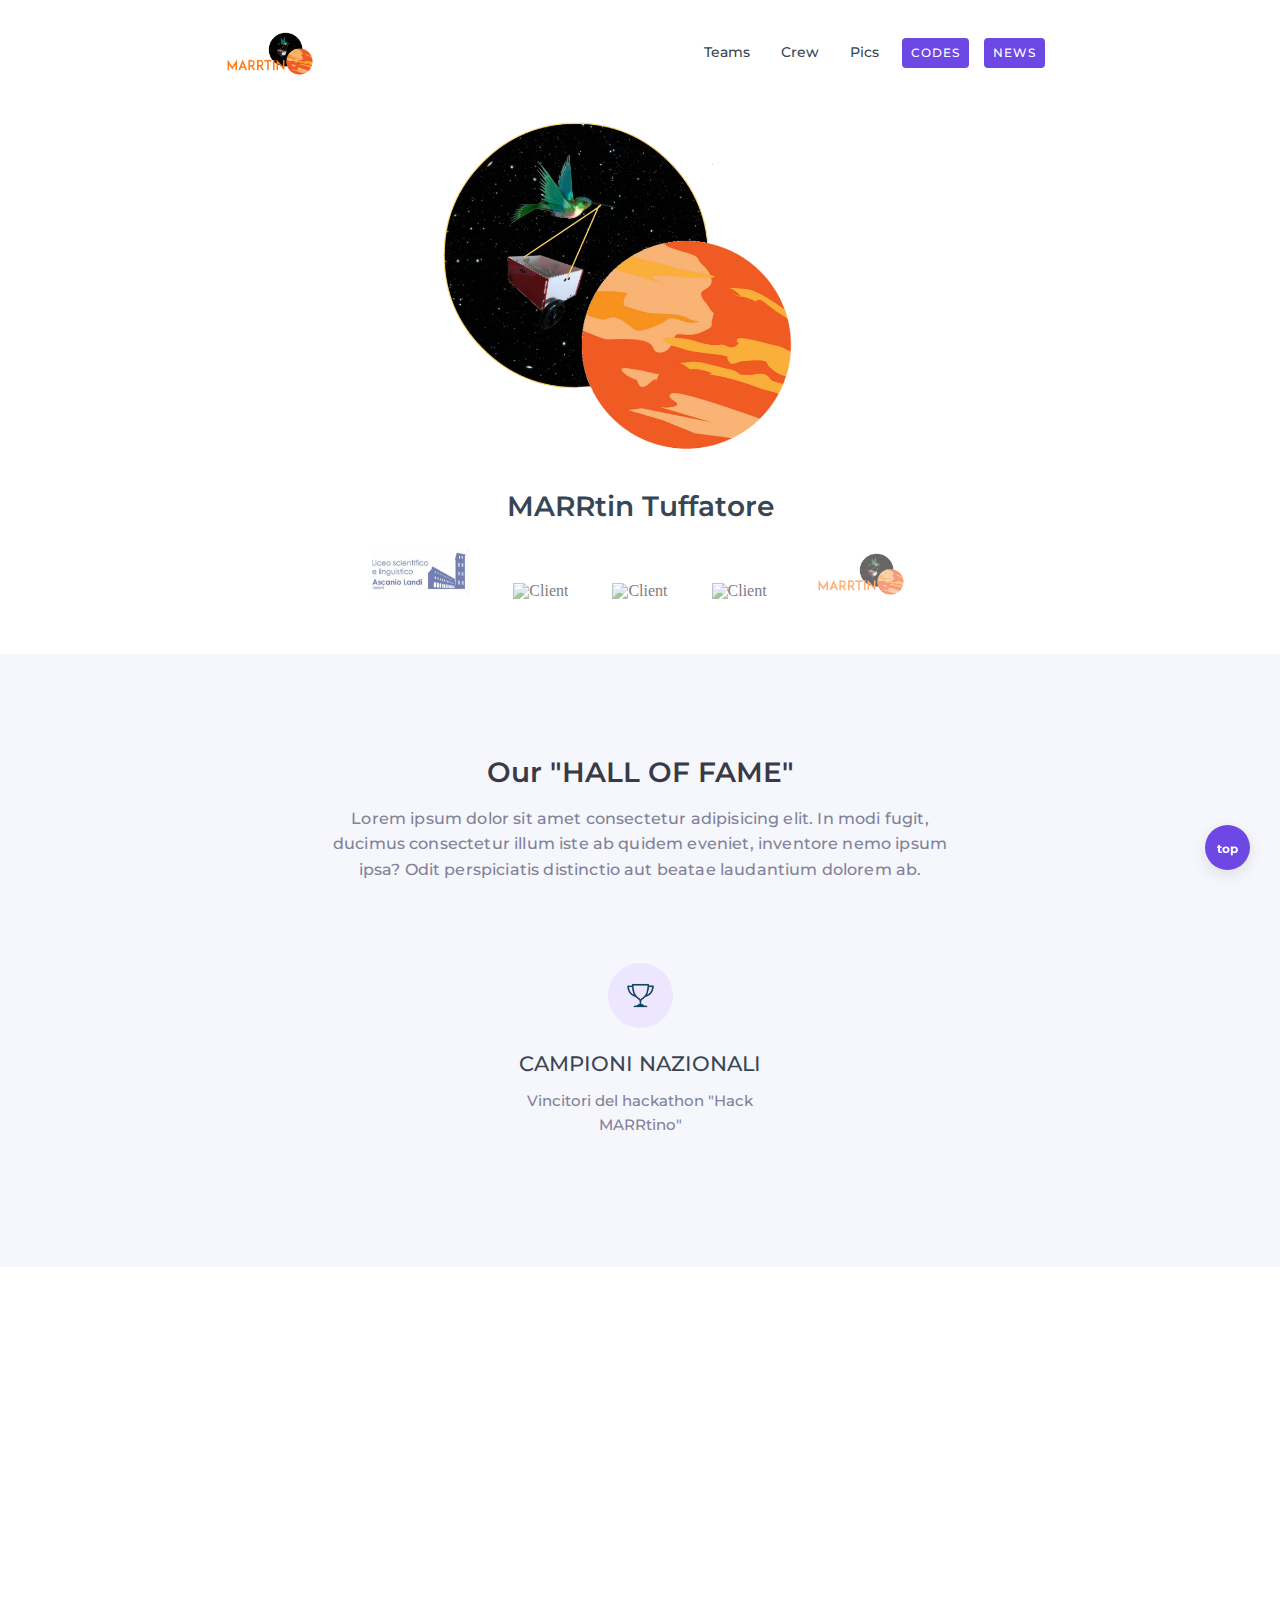
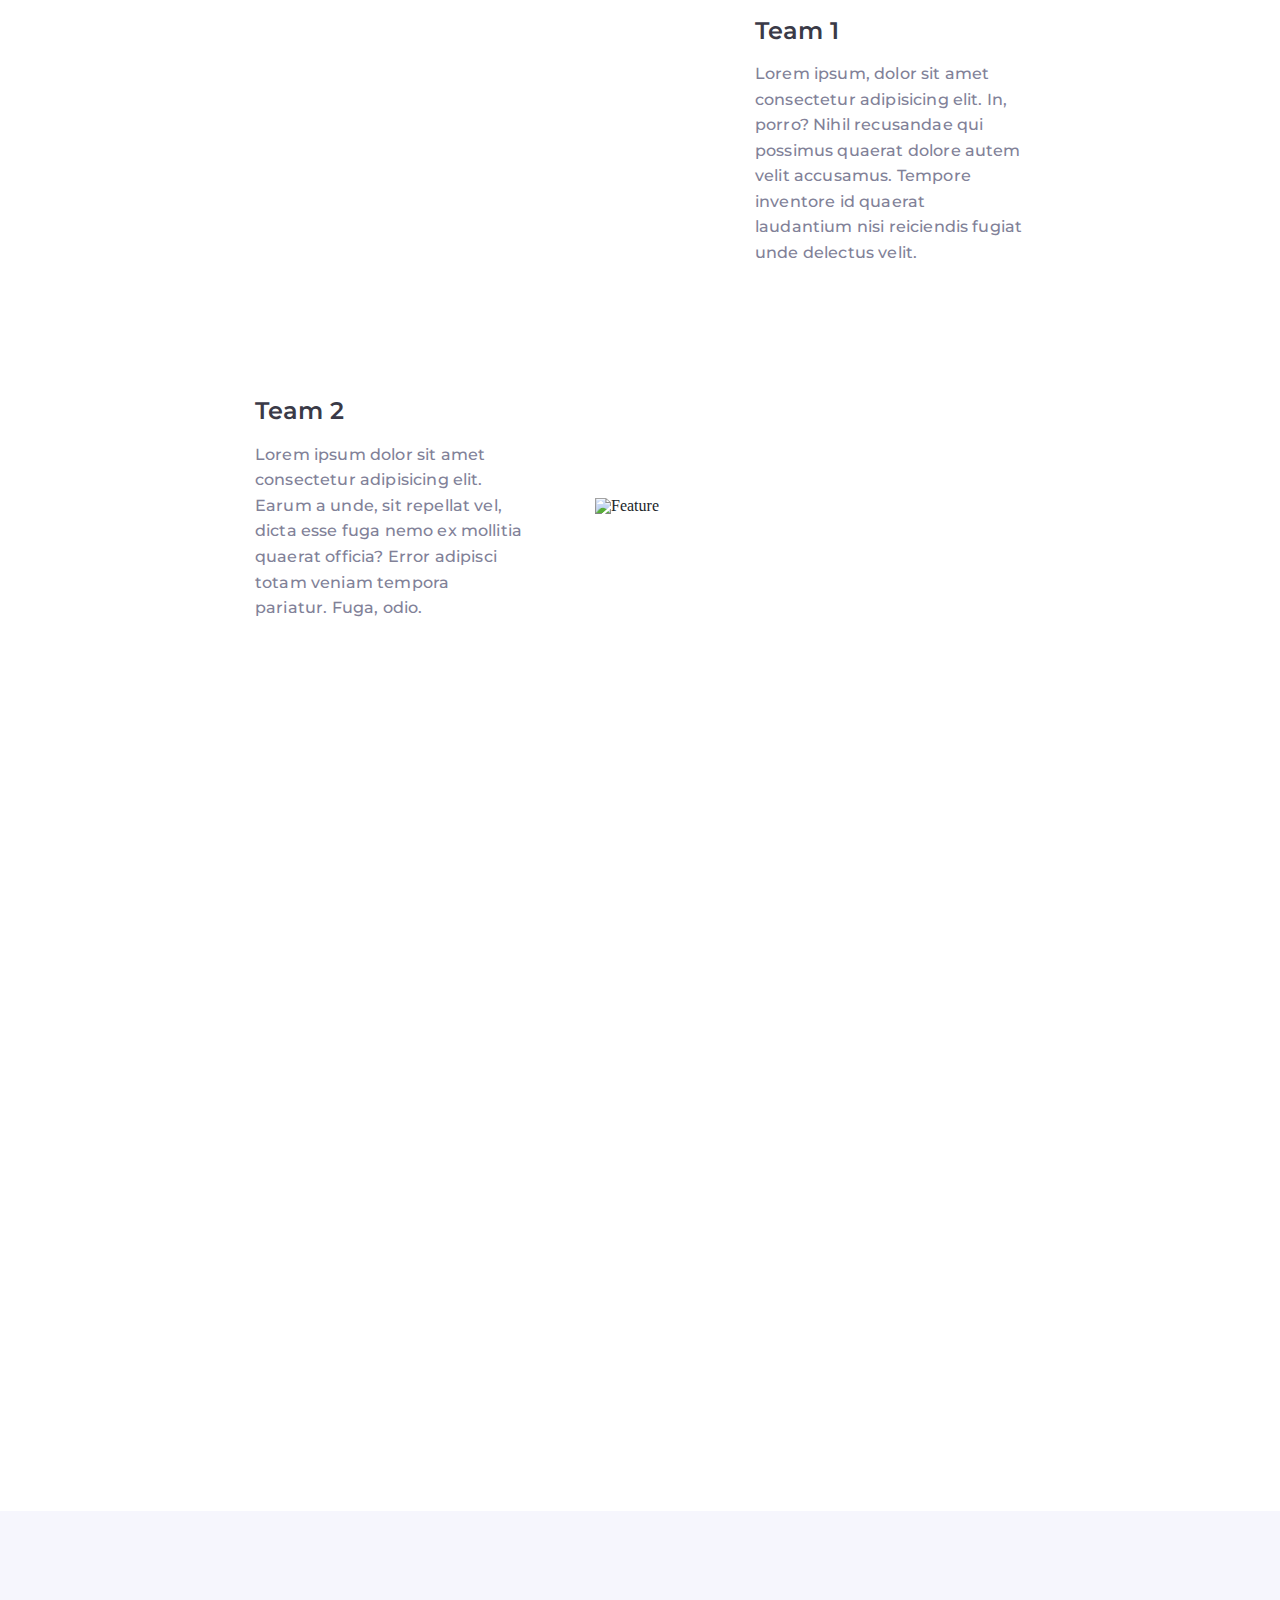
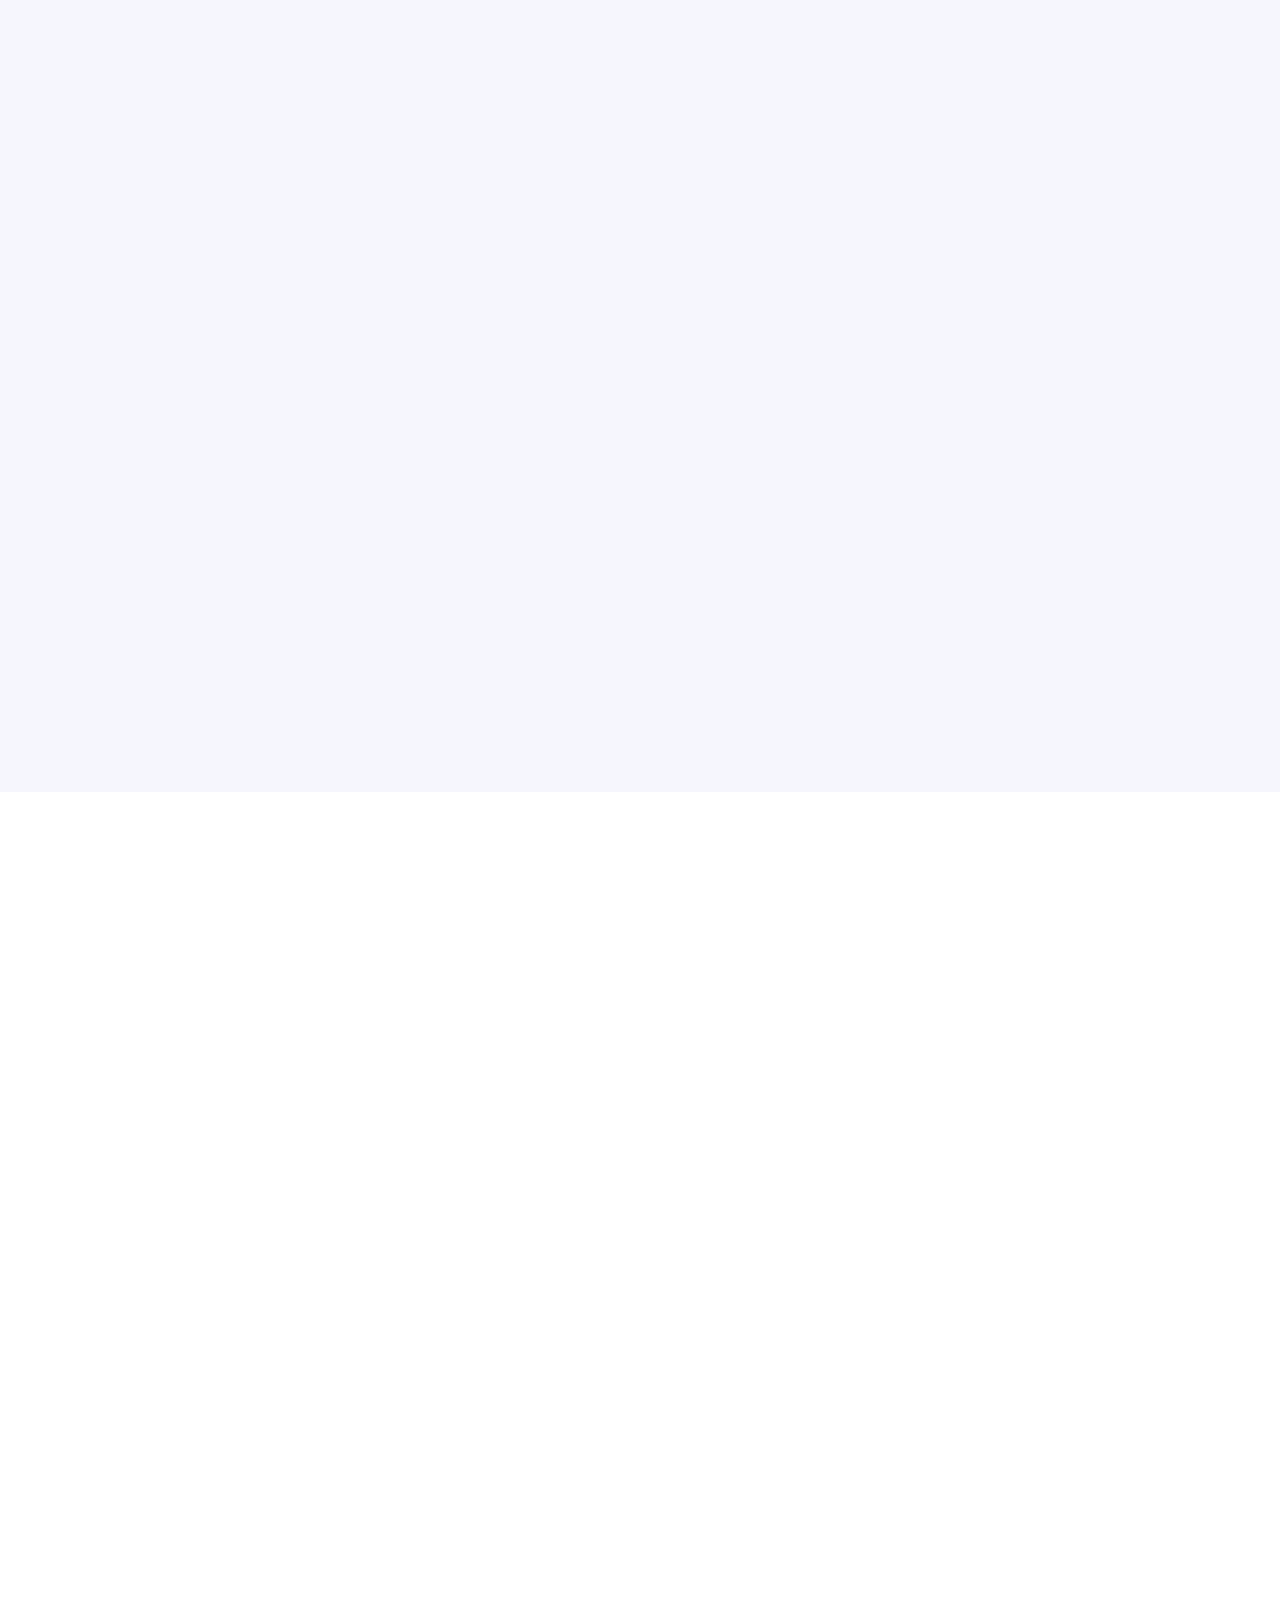
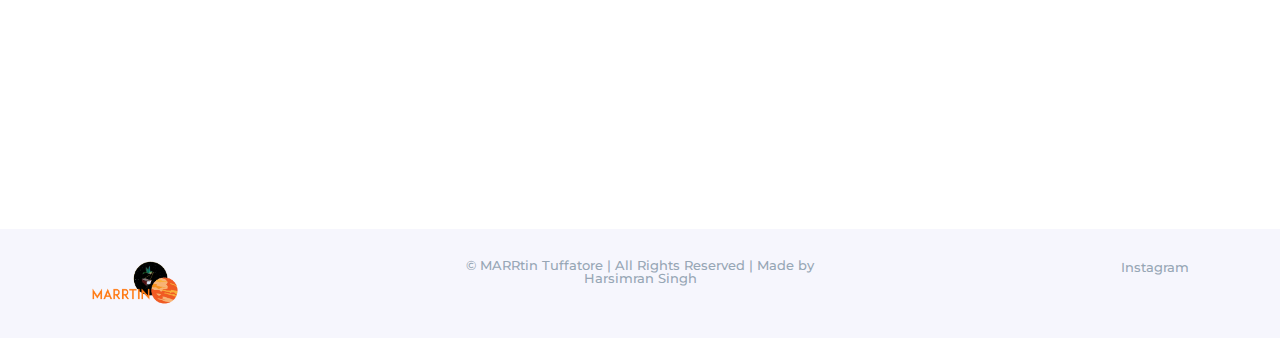
==== commit b03d26f4: "Add files via upload" ====
--- a/index.html
+++ b/index.html
@@ -1,596 +1,349 @@
-<!DOCTYPE html>
-<html lang="en-US" dir="ltr">
-
-<head>
-  <meta charset="utf-8" />
-  <meta http-equiv="X-UA-Compatible" content="IE=edge" />
-  <meta name="viewport" content="width=device-width, initial-scale=1" />
-
-  <title>MARRtino Liceo Landi</title>
-
-  <link rel="apple-touch-icon" sizes="180x180" href="assets/img/favicons/apple-touch-icon.png" />
-  <link rel="icon" type="image/png" sizes="32x32" href="assets/img/favicons/favicon-32x32.png" />
-  <link rel="icon" type="image/png" sizes="16x16" href="assets/img/favicons/favicon-16x16.png" />
-  <link rel="shortcut icon" type="image/x-icon" href="assets/img/favicons/favicon.ico" />
-  <link rel="manifest" href="assets/img/favicons/manifest.json" />
-  <meta name="msapplication-TileImage" content="assets/img/favicons/mstile-150x150.png" />
-  <meta name="theme-color" content="#ffffff" />
-
-  <!-- ===============================================-->
-  <!--    Stylesheets-->
-  <!-- ===============================================-->
-  <link href="assets/css/theme.css" rel="stylesheet" />
-</head>
-
-<body>
-  <!-- ===============================================-->
-  <!--    Main Content-->
-  <!-- ===============================================-->
-  <main class="main" id="top">
-    <nav style="height: 80px;" class="navbar navbar-expand-lg navbar-light fixed-top py-3 d-block navbar-klean"
-      data-navbar-on-scroll="data-navbar-on-scroll"> 
-        <div class="container">
-          <a
-            class="navbar-brand d-flex align-items-center fw-semi-bold fs-3"
-            href="index.html"
-          >
-            <img class="me-3" src="./PICS/onlinelogomaker-042221-1509-4866.png" width="120px" alt=""
-          /></a>
-          <button
-            class="navbar-toggler collapsed"
-            type="button"
-            data-bs-toggle="collapse"
-            data-bs-target="#navbarSupportedContent"
-            aria-controls="navbarSupportedContent"
-            aria-expanded="false"
-            aria-label="Toggle navigation"
-          >
-            <span class="navbar-toggler-icon"></span>
-          </button>
-          <div
-            class="collapse navbar-collapse border-top border-lg-0 mt-4 mt-lg-0"
-            id="navbarSupportedContent"
-          >
-            <ul class="navbar-nav me-auto pt-2 pt-lg-0 font-base">
-              <li class="nav-item px-2" data-anchor="data-anchor">
-                <a
-                  class="nav-link fw-medium active"
-                  aria-current="page"
-                  href="./index.html"
-                  >Home</a
-                >
-              </li>
-              <li class="nav-item px-2" data-anchor="data-anchor">
-                <a class="nav-link" href="#pics">Pics</a>
-              </li>
-              <li class="nav-item px-2" data-anchor="data-anchor">
-                <a class="nav-link" href="#feature">Features</a>
-              </li>
-              <li class="nav-item px-2" data-anchor="data-anchor">
-                <a class="nav-link" href="#testimonial">Testimonial</a>
-              </li>
-              <li class="nav-item px-2" data-anchor="data-anchor">
-                <a class="nav-link" href="#contact">Contact</a>
-              </li>
-            </ul>
-            <form class="ps-lg-5">
-              
-              <button class="btn btn-light shadow-klean order-0" type="submit">
-                <span class="text-gradient fw-bold"><a target="_blank" href="./panel/login.html">PANEL</a></span>
-              </button>
-            </form>
-          </div>
-        </div>
-    </nav>
-    <section id="home">
-      <div class="bg-holder d-none d-md-block bg-size" style=" 
-            background-image: url(./PICS/Progetto\ senza\ titolo\ \(3\).png);
-            background-position: bottom;
-          "></div>
-      <!--/.bg-holder-->
-
-      <div class="bg-holder" style="
-            background-image: url(assets/img/illustrations/heroheader-bg.png);
-            background-position: center;
-            background-size: contain;
-          "></div>
-      <!--/.bg-holder-->
-
-      <div class="container">
-        <div class="row align-items-center">
-          <div class="col-md-7 col-lg-6 py-6 text-sm-start text-center">
-            <h1 class="fw-bold display-4 fs-4 fs-lg-6 fs-xxl-7 text-gradient">
-              MARRtin Tuffatore
-            </h1>
-            <h1 class="text-700">
-              Un progetto del <span class="fw-bold">Liceo Landi</span>
-            </h1>
-            <p class="mb-5 fs-0">
-              Qui ci scriviamo quello che
-              <span class="fw-bold text-primary">volete </span><br /> voi
-            </p>
-            <a class="btn hover-top btn-glow btn-klean" href="#">Check Demo</a>
-          </div>
-        </div>
-      </div>
-    </section>
-
-    <section>
-      <div style="padding-left: 10px; padding-right: 10px; border-radius: 20px;">
-        <iframe src="https://prezi.com/p/b_wmvdrxugzr/embed/" id="iframe_container" frameborder="0"
-          webkitallowfullscreen="" mozallowfullscreen="" allowfullscreen="" allow="autoplay; fullscreen" height="500px"
-          width="100%"></iframe>
-      </div>
-    </section>
-
-    <section class="circle-blend circle-blend-left circle-primary">
-      <div class="bg-holder" style="
-            background-image: url(assets/img/illustrations/product-bg-1.png);
-            background-position: center;
-            background-size: cover;
-          "></div>
-      <!--/.bg-holder-->
-
-      <div class="bg-holder mt-n4" style="
-            background-image: url(assets/img/illustrations/product-bg-2.png);
-            background-position: left top;
-            background-size: contain;
-          "></div>
-      <!--/.bg-holder-->
-
-      <div class="container-xl">
-        <div class="row flex-center">
-          <div class="col-auto">
-            <div class="card product-card-bg square shadow-square-bottom">
-              <div class="card-body p-4">
-                <img class="img-fluid border-img" src="./PICS/IMG-20191206-WA0008.jpg" width="400" alt="..." />
-              </div>
-            </div>
-          </div>
-          <div class="col-lg-6 ms-lg-auto my-7 my-lg-0 px-sm-8 px-lg-0 ps-lg-2 ps-xl-0">
-            <h1 class="fw-bold display-5 lh-sm my-4">
-              Team 1.0
-            </h1>
-            <p class="fs-1 mb-3 pe-xxl-8">
-              I cant do that as Bruce Wayne... as a man.Im flesh and blood. I
-              can be ignored, destroyed. But as a symbol, I can be
-              incorruptible, I can be everlasting.
-            </p>
-            <p class="fs-1 mb-5 pe-xxl-8">
-              Klean is an elegant HTML5 template and a perfect starting point
-              for your next SaaS oriented site, carefully curated by
-              <span class="fw-bold">ThemeWagon</span>
-            </p>
-
-          </div>
-        </div>
-        <div class="row flex-center pt-10 pt-md-6 pt-lg-10 circle-blend circle-primary">
-          <div class="col-auto ms-lg-auto order-md-1 text-center circle-blend circle-blend-right circle-danger">
-            <div class="card product-card-bg square shadow-square-top">
-              <div class="card-body p-4">
-                <img class="img-fluid border-img" src="./PICS/squadra1.jpg" width="400" alt="..." />
-              </div>
-            </div>
-          </div>
-          <div class="col-lg-6 order-1 order-lg-0 ms-xl-auto my-7 my-lg-0 px-sm-8 px-lg-0 me-lg-auto ps-xl-0">
-            <h1 class="fw-bold display-5 lh-sm my-4">
-              Team 2.0
-            </h1>
-            <p class="fs-1 mb-3 pe-xxl-8">
-              Bruce Wayne, eccentric billionaire. It was a dog. It was a big
-              dog. Bats frighten me. Its time my enemies shared my dread. No
-              guns, no killing. Its ends here. It was a dog. It was a big dog.
-            </p>
-            <p class="fs-1 mb-5 pe-xxl-8">
-              Klean is an elegant HTML5 template and a perfect starting point
-              for your next SaaS oriented site, carefully curated by
-              <span class="fw-bold">ThemeWagon</span>
-            </p>
-
-          </div>
-        </div>
-      </div>
-    </section>
-
-    <section id="pics" class="py-0">
-      <div class="container">
-        <div class="bg-holder" style="
-              background-image: url(assets/img/illustrations/project-bg.png);
-              background-position: right;
-              background-size: auto;
-            "></div>
-        
-
-        <div class="row justify-content-center">
-          <div class="col-lg-6 text-center mx-auto mb-6">
-            <h5 class="fw-bold fs-3 fs-lg-5 lh-sm mb-3">PICS</h5>
-            <p class="mb-0">
-              Klean is an elegant HTML5 template and a perfect starting point
-              for your next SaaS oriented site, carefully curated by
-              <span class="fw-bold">me</span>
-            </p>
-          </div>
-          <div class="col-xxl-9">
-            <div class="card project-card-bg mx-auto px-0">
-              <div class="card-body">
-                <div class="row align-items-center">
-                  <div class="col-12 col-md-6 col-lg-4 text-center">
-                    <img class="mb-3 mb-lg-3 img-fluid px-xl-0" src="assets/img/gallery/project-1.png" width="320"
-                      alt="project" /><img class="mb-3 mb-lg-0 img-fluid px-xl-0" src="assets/img/gallery/project-2.png"
-                      width="320" alt="project" />
-                  </div>
-                  <div class="col-12 col-md-6 col-lg-4 text-center">
-                    <img class="mb-3 mb-lg-3 img-fluid px-xl-0" src="assets/img/gallery/project-3.png" width="320"
-                      alt="project" /><img class="mb-3 mb-lg-0 img-fluid px-xl-0" src="assets/img/gallery/project-4.png"
-                      width="320" alt="project" />
-                  </div>
-                  <div class="col-12 col-md-6 col-lg-4 text-center">
-                    <img class="mb-3 mb-lg-3 img-fluid px-xl-0" src="assets/img/gallery/project-5.png" width="320"
-                      alt="project" /><img class="mb-3 mb-lg-0 img-fluid px-xl-0" src="assets/img/gallery/project-6.png"
-                      width="320" alt="project" />
-                  </div>
-                </div>
-              </div>
-            </div>
-          </div>
-        </div>
-
-      </div>
-      <!-- end of .container-->
-    </section>
-    <!-- <section> close ============================-->
-    <!-- ============================================-->
-
-    <!-- ============================================-->
-    <!-- <section> begin ============================-->
-    <section class="pb-0" container container-lg-fluid container-xl="container container-lg-fluid container-xl">
-      <div class="container">
-        <div class="bg-holder" style="
-              background-image: url(assets/img/illustrations/team-bg.png);
-              background-position: left top;
-              background-size: auto;
-            "></div>
-        <!--/.bg-holder-->
-
-        <div class="row justify-content-center mb-6 circle-blend circle-warning">
-          <div class="col-lg-6 text-center mx-auto mb-7">
-            <h5 class="fw-bold fs-3 fs-lg-5 lh-sm mb-3">Our Team</h5>
-            <p class="mb-0">
-              Klean is an elegant HTML5 template and a perfect starting point
-              for your next SaaS oriented site, carefully curated by
-              <span class="fw-bold">me</span>
-            </p>
-          </div>
-          <div class="col-xxl-9">
-            <div class="row g-0">
-              <div class=" text-center">
-                <div>
-                  <img class="team-card-1" src="./PICS/group-pic.png" width="591" height="443" alt="..." />
-                </div>
-                <h5 class="fw-bold mt-3 mb-1">Lab2go</h5>
-
-              </div>
-
-            </div>
-          </div>
-        </div>
-
-      </div>
-      <!-- end of .container-->
-    </section>
-    <!-- <section> close ============================-->
-    <!-- ============================================-->
-
-
-    <!-- ============================================-->
-    <!-- <section> begin ============================-->
-    <section class="py-5" id="blog">
-      <div class="container container-md-fluid">
-        <div class="bg-holder" style="
-              background-image: url(assets/img/illustrations/blog-bg.png);
-              background-position: left top;
-              background-size: auto;
-              margin-top: -23px;
-            "></div>
-        <!--/.bg-holder-->
-
-        <div class="bg-holder" style="
-              background-image: url(assets/img/illustrations/blog-bg-1.png);
-              background-position: right bottom;
-              background-size: auto;
-              margin-top: -66px;
-            "></div>
-        <!--/.bg-holder-->
-
-        <div class="row">
-          <div class="col-lg-7 col-xxl-5 mx-auto text-center mb-6">
-            <h5 class="fw-bold fs-3 fs-lg-5 lh-sm mb-3">Newspaper posts</h5>
-            <p class="mb-0">
-              Klean is an elegant HTML5 template and a perfect starting point
-              for your next SaaS oriented site, carefully curated by
-              <span class="fw-bold">me</span>
-            </p>
-          </div>
-        </div>
-        <div class="row flex-center h-100 circle-blend circle-blend-left circle-cyan">
-          <div class="col-12">
-            <div class="row align-items-center circle-blend circle-blend-right circle-warning">
-              <div class="col-md-6 col-lg-4 mb-4 undefined">
-                <div class="card card-bg p-3 h-100">
-                  <div class="card-body">
-                    <h6 class="text-gradient fs--1 fw-bold">Article</h6>
-                    <hr class="text-100" />
-                    <h5 class="fw-bold lh-base fs-0 text-700">
-                      10 Features Of Tech That Make Everyone Love It
-                    </h5>
-                    <div class="d-flex align-items-center">
-                      <img class="me-3 me-md-3" src="assets/img/gallery/author-1.png" alt="blog" />
-                      <div class="my-3 fs--1">
-                        <p class="mb-0 fw-bold">Jessica Parker</p>
-                        <p class="fw-normal mb-0">
-                          May, 2020 .<span>5 mins read</span>
-                        </p>
-                      </div>
-                    </div>
-                    <div class="d-flex align-items-center mt-4 fs--1">
-                      <svg class="bi bi-hand-thumbs-up me-2" xmlns="http://www.w3.org/2000/svg" width="16" height="16"
-                        fill="currentColor" viewBox="0 0 16 16">
-                        
-                      </svg><span class="me-4">34</span>
-                      <svg class="bi bi-eye me-2" xmlns="http://www.w3.org/2000/svg" width="16" height="16"
-                        fill="currentColor" viewBox="0 0 16 16">
-                       
-                      </svg><span>203</span>
-                    </div>
-                  </div>
-                </div>
-              </div>
-              <div class="col-md-6 col-lg-4 mb-4 circle-blend circle-blend-left circle-pink">
-                <div class="card card-bg p-3 h-100">
-                  <div class="card-body">
-                    <h6 class="text-gradient fs--1 fw-bold">lifestyle</h6>
-                    <hr class="text-100" />
-                    <h5 class="fw-bold lh-base fs-0 text-700">
-                      Simple Guidance For You In Your Morning Wakeup
-                    </h5>
-                    <div class="d-flex align-items-center">
-                      <img class="me-3 me-md-3" src="assets/img/gallery/author-2.png" alt="blog" />
-                      <div class="my-3 fs--1">
-                        <p class="mb-0 fw-bold">Jason Bourne</p>
-                        <p class="fw-normal mb-0">
-                          May, 2020 .<span>10 mins read</span>
-                        </p>
-                      </div>
-                    </div>
-                    <div class="d-flex align-items-center mt-4 fs--1">
-                      <svg class="bi bi-hand-thumbs-up me-2" xmlns="http://www.w3.org/2000/svg" width="16" height="16"
-                        fill="currentColor" viewBox="0 0 16 16">
-                        <path
-                          d="M8.864.046C7.908-.193 7.02.53 6.956 1.466c-.072 1.051-.23 2.016-.428 2.59-.125.36-.479 1.013-1.04 1.639-.557.623-1.282 1.178-2.131 1.41C2.685 7.288 2 7.87 2 8.72v4.001c0 .845.682 1.464 1.448 1.545 1.07.114 1.564.415 2.068.723l.048.03c.272.165.578.348.97.484.397.136.861.217 1.466.217h3.5c.937 0 1.599-.477 1.934-1.064a1.86 1.86 0 0 0 .254-.912c0-.152-.023-.312-.077-.464.201-.263.38-.578.488-.901.11-.33.172-.762.004-1.149.069-.13.12-.269.159-.403.077-.27.113-.568.113-.857 0-.288-.036-.585-.113-.856a2.144 2.144 0 0 0-.138-.362 1.9 1.9 0 0 0 .234-1.734c-.206-.592-.682-1.1-1.2-1.272-.847-.282-1.803-.276-2.516-.211a9.84 9.84 0 0 0-.443.05 9.365 9.365 0 0 0-.062-4.509A1.38 1.38 0 0 0 9.125.111L8.864.046zM11.5 14.721H8c-.51 0-.863-.069-1.14-.164-.281-.097-.506-.228-.776-.393l-.04-.024c-.555-.339-1.198-.731-2.49-.868-.333-.036-.554-.29-.554-.55V8.72c0-.254.226-.543.62-.65 1.095-.3 1.977-.996 2.614-1.708.635-.71 1.064-1.475 1.238-1.978.243-.7.407-1.768.482-2.85.025-.362.36-.594.667-.518l.262.066c.16.04.258.143.288.255a8.34 8.34 0 0 1-.145 4.725.5.5 0 0 0 .595.644l.003-.001.014-.003.058-.014a8.908 8.908 0 0 1 1.036-.157c.663-.06 1.457-.054 2.11.164.175.058.45.3.57.65.107.308.087.67-.266 1.022l-.353.353.353.354c.043.043.105.141.154.315.048.167.075.37.075.581 0 .212-.027.414-.075.582-.05.174-.111.272-.154.315l-.353.353.353.354c.047.047.109.177.005.488a2.224 2.224 0 0 1-.505.805l-.353.353.353.354c.006.005.041.05.041.17a.866.866 0 0 1-.121.416c-.165.288-.503.56-1.066.56z">
-                        </path>
-                      </svg><span class="me-4">39</span>
-                      <svg class="bi bi-eye me-2" xmlns="http://www.w3.org/2000/svg" width="16" height="16"
-                        fill="currentColor" viewBox="0 0 16 16">
-                        <path
-                          d="M16 8s-3-5.5-8-5.5S0 8 0 8s3 5.5 8 5.5S16 8 16 8zM1.173 8a13.133 13.133 0 0 1 1.66-2.043C4.12 4.668 5.88 3.5 8 3.5c2.12 0 3.879 1.168 5.168 2.457A13.133 13.133 0 0 1 14.828 8c-.058.087-.122.183-.195.288-.335.48-.83 1.12-1.465 1.755C11.879 11.332 10.119 12.5 8 12.5c-2.12 0-3.879-1.168-5.168-2.457A13.134 13.134 0 0 1 1.172 8z">
-                        </path>
-                        <path
-                          d="M8 5.5a2.5 2.5 0 1 0 0 5 2.5 2.5 0 0 0 0-5zM4.5 8a3.5 3.5 0 1 1 7 0 3.5 3.5 0 0 1-7 0z">
-                        </path>
-                      </svg><span>604</span>
-                    </div>
-                  </div>
-                </div>
-              </div>
-              <div class="col-md-6 col-lg-4 mb-4 undefined">
-                <div class="card card-bg p-3 h-100">
-                  <div class="card-body">
-                    <h6 class="text-gradient fs--1 fw-bold">CEO/office</h6>
-                    <hr class="text-100" />
-                    <h5 class="fw-bold lh-base fs-0 text-700">
-                      Eliminate Your Fears And Doubts About Management.
-                    </h5>
-                    <div class="d-flex align-items-center">
-                      <img class="me-3 me-md-3" src="assets/img/gallery/author-3.png" alt="blog" />
-                      <div class="my-3 fs--1">
-                        <p class="mb-0 fw-bold">Wanda Maximoff</p>
-                        <p class="fw-normal mb-0">
-                          May, 2020 .<span>7 mins read</span>
-                        </p>
-                      </div>
-                    </div>
-                    <div class="d-flex align-items-center mt-4 fs--1">
-                      <svg class="bi bi-hand-thumbs-up me-2" xmlns="http://www.w3.org/2000/svg" width="16" height="16"
-                        fill="currentColor" viewBox="0 0 16 16">
-                        <path
-                          d="M8.864.046C7.908-.193 7.02.53 6.956 1.466c-.072 1.051-.23 2.016-.428 2.59-.125.36-.479 1.013-1.04 1.639-.557.623-1.282 1.178-2.131 1.41C2.685 7.288 2 7.87 2 8.72v4.001c0 .845.682 1.464 1.448 1.545 1.07.114 1.564.415 2.068.723l.048.03c.272.165.578.348.97.484.397.136.861.217 1.466.217h3.5c.937 0 1.599-.477 1.934-1.064a1.86 1.86 0 0 0 .254-.912c0-.152-.023-.312-.077-.464.201-.263.38-.578.488-.901.11-.33.172-.762.004-1.149.069-.13.12-.269.159-.403.077-.27.113-.568.113-.857 0-.288-.036-.585-.113-.856a2.144 2.144 0 0 0-.138-.362 1.9 1.9 0 0 0 .234-1.734c-.206-.592-.682-1.1-1.2-1.272-.847-.282-1.803-.276-2.516-.211a9.84 9.84 0 0 0-.443.05 9.365 9.365 0 0 0-.062-4.509A1.38 1.38 0 0 0 9.125.111L8.864.046zM11.5 14.721H8c-.51 0-.863-.069-1.14-.164-.281-.097-.506-.228-.776-.393l-.04-.024c-.555-.339-1.198-.731-2.49-.868-.333-.036-.554-.29-.554-.55V8.72c0-.254.226-.543.62-.65 1.095-.3 1.977-.996 2.614-1.708.635-.71 1.064-1.475 1.238-1.978.243-.7.407-1.768.482-2.85.025-.362.36-.594.667-.518l.262.066c.16.04.258.143.288.255a8.34 8.34 0 0 1-.145 4.725.5.5 0 0 0 .595.644l.003-.001.014-.003.058-.014a8.908 8.908 0 0 1 1.036-.157c.663-.06 1.457-.054 2.11.164.175.058.45.3.57.65.107.308.087.67-.266 1.022l-.353.353.353.354c.043.043.105.141.154.315.048.167.075.37.075.581 0 .212-.027.414-.075.582-.05.174-.111.272-.154.315l-.353.353.353.354c.047.047.109.177.005.488a2.224 2.224 0 0 1-.505.805l-.353.353.353.354c.006.005.041.05.041.17a.866.866 0 0 1-.121.416c-.165.288-.503.56-1.066.56z">
-                        </path>
-                      </svg><span class="me-4">26</span>
-                      <svg class="bi bi-eye me-2" xmlns="http://www.w3.org/2000/svg" width="16" height="16"
-                        fill="currentColor" viewBox="0 0 16 16">
-                        <path
-                          d="M16 8s-3-5.5-8-5.5S0 8 0 8s3 5.5 8 5.5S16 8 16 8zM1.173 8a13.133 13.133 0 0 1 1.66-2.043C4.12 4.668 5.88 3.5 8 3.5c2.12 0 3.879 1.168 5.168 2.457A13.133 13.133 0 0 1 14.828 8c-.058.087-.122.183-.195.288-.335.48-.83 1.12-1.465 1.755C11.879 11.332 10.119 12.5 8 12.5c-2.12 0-3.879-1.168-5.168-2.457A13.134 13.134 0 0 1 1.172 8z">
-                        </path>
-                        <path
-                          d="M8 5.5a2.5 2.5 0 1 0 0 5 2.5 2.5 0 0 0 0-5zM4.5 8a3.5 3.5 0 1 1 7 0 3.5 3.5 0 0 1-7 0z">
-                        </path>
-                      </svg><span>436</span>
-                    </div>
-                  </div>
-                </div>
-              </div>
-              <div class="col-auto mx-auto my-5">
-                <button class="btn btn-lg btn-klean-outline order-0 fs-0" type="submit">
-                  <span class="text-gradient fw-bold">View all</span>
-                </button>
-              </div>
-            </div>
-          </div>
-        </div>
-      </div>
-      <!-- end of .container-->
-    </section>
-    <!-- <section> close ============================-->
-    <!-- ============================================-->
-
-    <!-- ============================================-->
-    <!-- <section> begin ============================-->
-
-    <!-- <section> close ============================-->
-    <!-- ============================================-->
-
-
-    <section class="pb-0 pt-6 circle-blend circle-blend-left circle-warning">
-      <div class="bg-holder" style="
-            background-image: url(assets/img/illustrations/footer-bg.png);
-            background-position: center;
-            background-size: cover;
-          "></div>
-      <!--/.bg-holder-->
-
-      <div class="container">
-        <div class="row justify-content-lg-between circle-blend-right circle-danger">
-          <div class="col-6 col-sm-4 col-lg-auto mb-3">
-            <h5 class="text-600 mb-3 fw-bold">About</h5>
-            <ul class="list-unstyled mb-md-4 mb-lg-0">
-              <li class="mb-2">
-                <a class="text-400 text-decoration-none" href="#!">Prices</a>
-              </li>
-              <li class="mb-2">
-                <a class="text-400 text-decoration-none" href="#!">About</a>
-              </li>
-              <li class="mb-2">
-                <a class="text-400 text-decoration-none" href="#!">Resources</a>
-              </li>
-              <li class="mb-2">
-                <a class="text-400 text-decoration-none" href="#!">Team</a>
-              </li>
-              <li class="mb-2">
-                <a class="text-400 text-decoration-none" href="#!">Blog</a>
-              </li>
-            </ul>
-          </div>
-          <div class="col-6 col-sm-4 col-lg-auto mb-3">
-            <h5 class="text-600 mb-3 fw-bold">Resources</h5>
-            <ul class="list-unstyled mb-md-4 mb-lg-0">
-              <li class="mb-2">
-                <a class="text-400 text-decoration-none" href="#!">Terms</a>
-              </li>
-              <li class="mb-2">
-                <a class="text-400 text-decoration-none" href="#!">Help</a>
-              </li>
-              <li class="mb-2">
-                <a class="text-400 text-decoration-none" href="#!">Privacy</a>
-              </li>
-            </ul>
-          </div>
-          <div class="col-6 col-sm-4 col-lg-auto mb-3">
-            <h5 class="text-600 mb-3 fw-bold">Team</h5>
-            <ul class="list-unstyled mb-md-4 mb-lg-0">
-              <li class="mb-2">
-                <a class="text-400 text-decoration-none" href="#!">Dveloper</a>
-              </li>
-              <li class="mb-2">
-                <a class="text-400 text-decoration-none" href="#!">Designer</a>
-              </li>
-            </ul>
-          </div>
-          <div class="col-6 col-sm-4 col-lg-auto mb-3">
-            <h5 class="text-600 mb-3 fw-bold">Blog</h5>
-            <ul class="list-unstyled mb-md-4 mb-lg-0">
-              <li class="mb-2">
-                <a class="text-400 text-decoration-none" href="#!">CEO</a>
-              </li>
-              <li class="mb-2">
-                <a class="text-400 text-decoration-none" href="#!">Lifestyle</a>
-              </li>
-              <li class="mb-2">
-                <a class="text-400 text-decoration-none" href="#!">Article</a>
-              </li>
-              <li class="mb-2">
-                <a class="text-400 text-decoration-none" href="#!">Tech</a>
-              </li>
-            </ul>
-          </div>
-          <div class="col-9 col-sm-6 col-lg-auto mb-3">
-            <h5 class="text-600 mb-3 fw-bold">Follow Us</h5>
-            <ul class="list-unstyled list-inline my-3">
-              <li class="list-inline-item">
-                <a class="text-decoration-none" href="#!"><img class="list-social-icon"
-                    src="assets/img/icons/facebook.svg" alt="" width="25" /></a>
-              </li>
-              <li class="list-inline-item">
-                <a class="text-decoration-none" href="#!"><img class="list-social-icon"
-                    src="assets/img/icons/twitter.svg" alt="" width="25" /></a>
-              </li>
-              <li class="list-inline-item">
-                <a class="text-decoration-none" href="#!"><img class="list-social-icon"
-                    src="assets/img/icons/linkdin.svg" alt="" width="25" /></a>
-              </li>
-              <li class="list-inline-item">
-                <a class="text-decoration-none" href="#!"><img class="list-social-icon"
-                    src="assets/img/icons/youtube.svg" alt="" width="25" /></a>
-              </li>
-              <li class="list-inline-item">
-                <a class="text-decoration-none" href="#!"></a>
-              </li>
-            </ul>
-            <p class="fw-semi-bold mt-4 mb-3">Subscribe to our newsletter</p>
-            <label class="col-sm-2 col-form-label visually-hidden" for="inputEmail2">Email</label>
-            <div class="col-sm-12 input-group-icon">
-              <input class="form-control rounded-pill border-white py-1 px-4" id="inputEmail2" type="email"
-                placeholder="email" />
-              <svg class="bi bi-envelope-fill input-box-icon" xmlns="http://www.w3.org/2000/svg" width="12" height="12"
-                fill="currentColor" viewBox="0 0 16 16" style="left: 0.8rem">
-                <path
-                  d="M.05 3.555A2 2 0 0 1 2 2h12a2 2 0 0 1 1.95 1.555L8 8.414.05 3.555zM0 4.697v7.104l5.803-3.558L0 4.697zM6.761 8.83l-6.57 4.027A2 2 0 0 0 2 14h12a2 2 0 0 0 1.808-1.144l-6.57-4.027L8 9.586l-1.239-.757zm3.436-.586L16 11.801V4.697l-5.803 3.546z">
-                </path>
-              </svg>
-            </div>
-          </div>
-        </div>
-        <hr class="text-100 mb-0" />
-        <div class="row justify-content-md-between justify-content-evenly py-3">
-          <div class="col-12 col-sm-8 col-md-6 col-lg-auto text-center text-md-start">
-            <p class="fs--1 my-2 fw-bold">
-              All rights Reserved &copy; MARRtin Tuffatore, 2021
-            </p>
-          </div>
-          <div class="col-12 col-sm-8 col-md-6">
-            <p class="fs--1 my-2 text-center text-md-end">
-              Made with&nbsp;
-              <svg class="bi bi-suit-heart-fill" xmlns="http://www.w3.org/2000/svg" width="12" height="12"
-                fill="#EB6453" viewBox="0 0 16 16">
-                <path
-                  d="M4 1c2.21 0 4 1.755 4 3.92C8 2.755 9.79 1 12 1s4 1.755 4 3.92c0 3.263-3.234 4.414-7.608 9.608a.513.513 0 0 1-.784 0C3.234 9.334 0 8.183 0 4.92 0 2.755 1.79 1 4 1z">
-                </path>
-              </svg>&nbsp;by&nbsp;<a class="fw-bold text-500" href="https://themewagon.com/" target="_blank">me
-              </a>
-            </p>
-          </div>
-        </div>
-      </div>
-    </section>
-  </main>
-  <!-- ===============================================-->
-  <!--    End of Main Content-->
-  <!-- ===============================================-->
-
-  <!-- ===============================================-->
-  <!--    JavaScripts-->
-  <!-- ===============================================-->
-  <script src="vendors/@popperjs/popper.min.js"></script>
-  <script src="vendors/bootstrap/bootstrap.min.js"></script>
-  <script src="vendors/is/is.min.js"></script>
-  <script src="https://polyfill.io/v3/polyfill.min.js?features=window.scroll"></script>
-  <script src="vendors/feather-icons/feather.min.js"></script>
-  <script>
-    feather.replace();
-  </script>
-  <script src="assets/js/theme.js"></script>
-
-  <link href="https://fonts.googleapis.com/css2?family=Nunito:wght@300;400;600;700;800;900&amp;display=swap"
-    rel="stylesheet" />
-</body>
-
-</html>+<!DOCTYPE html>
+<html lang="en">
+  <head>
+    <meta charset="utf-8">
+    <title>MARRtino</title>
+    <link rel="icon" href="./pics/logo.png" type="image/png" sizes="16x16">
+    <meta name="viewport" content="width=device-width, initial-scale=1">
+    <meta http-equiv="X-UA-Compatible" content="IE=edge">
+    <meta name="description" content="Array Multipurpose Startup Business Template">
+    <meta name="keywords" content="Array HTML Template, Array Startup Business Template, Startup Template">
+    <link href="assets/css/bootstrap.min.css" rel="stylesheet" type="text/css" media="all" />
+    <link href="https://fonts.googleapis.com/css?family=Montserrat:300,400,500,600,700" rel="stylesheet">
+    <link rel="stylesheet" href="assets/css/animate.css"> <!-- Resource style -->
+    <link rel="stylesheet" href="assets/css/owl.carousel.css">
+    <link rel="stylesheet" href="assets/css/owl.theme.css">
+    <link rel="stylesheet" href="assets/css/ionicons.min.css"> <!-- Resource style -->
+    <link href="assets/css/style.css" rel="stylesheet" type="text/css" media="all" />
+  </head>
+  <body>
+    <div class="wrapper">
+      <!-- Navbar Section -->
+      <nav class="navbar navbar-expand-md navbar-light bg-light fixed-top">
+        <div class="container container-s">
+          <a class="navbar-brand" href="#"><img src="./pics/onlinelogomaker-042221-1509-4866.png" width="100px" alt=""></a>
+          <button class="navbar-toggler" type="button" data-toggle="collapse" data-target="#navbarSupportedContent" aria-controls="navbarSupportedContent" aria-expanded="false" aria-label="Toggle navigation">
+            <span class="navbar-toggler-icon"></span>
+          </button>
+          <div class="collapse navbar-collapse" id="navbarSupportedContent">
+            <ul class="navbar-nav ml-auto navbar-right">
+              <li class="nav-item"><a class="nav-link js-scroll-trigger" href="#teams">Teams</a></li>
+              <li class="nav-item"><a class="nav-link js-scroll-trigger" href="#crew">Crew</a></li>
+              <li class="nav-item"><a class="nav-link js-scroll-trigger" href="#pics">Pics</a></li>
+              
+              <li class="nav-item"><a class="btn-cta nav-link js-scroll-trigger" href="./panel/login.html">CODES</a></li>
+              <li class="nav-item"><a class="btn-cta nav-link js-scroll-trigger" href="./news.html">NEWS</a></li>
+            </ul>
+          </div>
+        </div>
+      </nav><!-- Navbar End -->
+
+
+      <div id="main" class="main">
+        <div class="home"><!-- Hero Section-->
+          <div class="container">
+            <div class="row text-center">
+              <div class="col-md-12">
+                <div class="hero-img wow fadeIn">
+                  <img class="img-fluid" src="./pics/home-page.png" alt="Home">
+                </div>
+              </div>
+              <div class="col-md-12">
+                <div class="hero-content wow fadeIn">
+                  <h1>MARRtin Tuffatore</h1>
+                  
+                </div>
+              </div>
+              <div class="col-md-12">
+                <div class="client-list wow fadeIn">
+                  <ul>
+                    <li><img class="img-fluid" src="./pics/Progetto senza titolo (6).png" alt="Client"> </li>
+                    <li><img class="img-fluid" src="https://news.uniroma1.it/sites/default/files/visual900/1147%20lab2go%20scienza.png" style="padding-bottom: 5px;" alt="Client"> </li>
+                    <li><img class="img-fluid" src="http://photos1.blogger.com/blogger/1244/4149/1600/ML_1col_202.2.jpg" style="padding-bottom: 3px;" alt="Client"> </li>
+                    <li><img class="img-fluid" src="https://upload.wikimedia.org/wikipedia/commons/e/e5/Logo_INFN.png" alt="Client"> </li>
+                    <li><img class="img-fluid" src="./pics/onlinelogomaker-042221-1509-4866.png" alt="Client"> </li>
+                  </ul>
+                </div>
+              </div>
+            </div>
+          </div>
+        </div><!-- Hero End -->
+
+
+        <div id="products" class="features wow fadeInDown">
+          <div class="container-m">
+            <div class="row text-center">
+              <div class="col-md-12">
+                <div class="features-intro">
+                  <h2>Our "HALL OF FAME"</h2>
+                  <p>Lorem ipsum dolor sit amet consectetur adipisicing elit. In modi fugit, ducimus consectetur illum iste ab quidem eveniet, inventore nemo ipsum ipsa? Odit perspiciatis distinctio aut beatae laudantium dolorem ab. </p>
+                </div>
+              </div>
+              <div class="col-md-6 col-lg-4">
+               
+              </div>
+              <div class="col-md-6 col-lg-4">
+                <div class="feature-list">
+                  <div class="card-icon">
+                    <div class="card-img">
+                      <img src="assets/icons/a2.png" width="35" alt="Feature">
+                    </div>
+                  </div>
+                  <div class="card-text">
+                    <h3>CAMPIONI NAZIONALI</h3>
+                    <p>Vincitori del hackathon "Hack MARRtino"</p>
+                  </div>
+                </div>
+              </div>
+              
+            </div>
+          </div>
+        </div>
+        <section id="teams">
+        <!-- Features Section -->
+        <div id="features" class="flex-split">
+           <div class="container-s">
+             <div class="flex-intro align-center wow fadeIn">
+               <h2>Teams</h2>
+               <p> Lorem ipsum dolor, sit amet consectetur adipisicing elit. Consectetur, ullam minus ipsa tempore nulla nesciunt fugit error reprehenderit excepturi nihil, ab labore. Facere odio officia sequi totam, qui ab sed.</p>
+             </div>
+             <div class="flex-inner align-center">
+                 <div class="f-image wow">
+                   <img class="img-fluid" style="border-radius: 100px;" src="./pics/IMG-20191206-WA0008.jpg" alt="Feature">
+                 </div>
+                 <div class="f-text">
+                   <div class="left-content">
+                     <h2>Team 1</h2>
+                     <p> Lorem ipsum, dolor sit amet consectetur adipisicing elit. In, porro? Nihil recusandae qui possimus quaerat dolore autem velit accusamus. Tempore inventore id quaerat laudantium nisi reiciendis fugiat unde delectus velit.</p>
+                     
+                   </div>
+                 </div>
+             </div>
+
+             <div class="flex-inner flex-inverted align-center">
+               <div class="f-image f-image-inverted">
+                 <img class="img-fluid" src="./pics/group-pic.png" alt="Feature">
+               </div>
+               <div class="f-text">
+                 <div class="left-content">
+                   <h2>Team 2</h2>
+                   <p> Lorem ipsum dolor sit amet consectetur adipisicing elit. Earum a unde, sit repellat vel, dicta esse fuga nemo ex mollitia quaerat officia? Error adipisci totam veniam tempora pariatur. Fuga, odio.</p>
+                   
+                 </div>
+               </div>
+             </div>
+           </div>
+         </div>
+        </section>
+
+
+         <!-- Counter Section -->
+         <div class="yd-stats wow fadeIn">
+           <div class="container-s">
+             <div class="row text-center">
+                
+                <iframe src="https://prezi.com/view/Ug27PlVlPD30VikVRUiB/embed" id="iframe_container" frameborder="0"
+                webkitallowfullscreen="" mozallowfullscreen="" allowfullscreen="" allow="autoplay; fullscreen" height="500px"
+                width="100%"></iframe>
+
+             </div>
+           </div>
+         </div><!-- Counter Section Ends -->
+
+        
+
+
+         <section id="crew">
+         <div id="reviews" class="yd-reviews"><!-- Array Reviews -->
+           <div class="container">
+             <div class="row text-center">
+               <div class="col-sm-12 col-lg-8 offset-lg-2">
+                 <div class="intro wow fadeIn" data-wow-delay="0.1s">
+                   <h1>What about us?</h1>
+                   <p>Lorem ipsum dolor sit amet consectetur adipisicing elit. Totam corrupti dolorem repudiandae? Doloremque aut ut ex explicabo? Facere error ipsa repudiandae necessitatibus placeat accusamus corrupti ab eligendi nulla. Pariatur, soluta!
+                   </p>
+                 </div>
+               </div>
+
+               <div class="col-sm-12 col-lg-8 offset-lg-2 text-center">
+                 <div class="review-cards owl-carousel owl-theme wow fadeInDown" data-wow-delay="0.2s">
+                  <div class="card-single">
+                    <div class="review-text">
+                      <h1>Lorem ipsum dolor sit amet consectetur adipisicing elit. Eveniet tempora omnis iste doloribus ut, optio at sed perferendis odit deserunt ratione sequi repellendus rerum laboriosam nam laborum eius autem numquam.
+                      </h1>
+                    </div>
+                    <div class="review-attribution">
+                      <div class="review-img">
+                        <img class="img-fluid rounded-circle" src="" alt="PIC">
+                      </div>
+                      
+                      <h2> Sabina Sabatini</h2>
+                      <h6>Skill</h6>
+                      <a href="#">Social Profile</a>
+                    </div>
+                  </div>
+                   <div class="card-single">
+                     <div class="review-text">
+                       <h1>Lorem ipsum dolor sit amet consectetur, adipisicing elit. Perferendis, assumenda. Veritatis enim hic vitae dolores voluptatem? Excepturi vel, ea itaque, laudantium asperiores neque dolorem rerum corrupti illo possimus enim ad.
+                       </h1>
+                     </div>
+                     <div class="review-attribution">
+                       <div class="review-img">
+                         <img class="img-fluid rounded-circle" src="" alt="PIC">
+                       </div>
+                       
+                       <h2> Harsimran Singh</h2>
+                       <h6>Skill</h6>
+                       <a href="#">Social Profile</a>
+                     </div>
+                   </div>
+                   <div class="card-single">
+                     <div class="review-text">
+                       <h1>Lorem ipsum dolor sit amet consectetur adipisicing elit. Exercitationem nihil quam accusamus facilis, magni perferendis pariatur mollitia reiciendis magnam aperiam? Nobis eaque a iure ea incidunt! Animi voluptatem accusantium ipsa!
+                       </h1>
+                     </div>
+                     <div class="review-attribution">
+                       <div class="review-img">
+                         <img class="img-fluid rounded-circle" src="" alt="PIC">
+                       </div>
+                       
+                       <h2> Federico Di Palma</h2>
+                       <h6>Skill</h6>
+                       <a href="#">Social Profile</a>
+                     </div>
+                   </div>
+                   <div class="card-single">
+                     <div class="review-text">
+                       <h1>Lorem ipsum dolor sit amet consectetur adipisicing elit. Eveniet tempora omnis iste doloribus ut, optio at sed perferendis odit deserunt ratione sequi repellendus rerum laboriosam nam laborum eius autem numquam.
+                       </h1>
+                     </div>
+                     <div class="review-attribution">
+                       <div class="review-img">
+                         <img class="img-fluid rounded-circle" src="" alt="PIC">
+                       </div>
+                      
+                       <h2> Gabriele Ludovisi</h2>
+                       <h6>Skill</h6>
+                       <a href="#">Social Profile</a>
+                     </div>
+                   </div>
+                   <div class="card-single">
+                    <div class="review-text">
+                      <h1>Lorem ipsum dolor sit amet consectetur adipisicing elit. Eveniet tempora omnis iste doloribus ut, optio at sed perferendis odit deserunt ratione sequi repellendus rerum laboriosam nam laborum eius autem numquam.
+                      </h1>
+                    </div>
+                    <div class="review-attribution">
+                      <div class="review-img">
+                        <img class="img-fluid rounded-circle" src="" alt="PIC">
+                      </div>
+                  
+                      <h2> Elena Ruggiero</h2>
+                      <h6>Skill</h6>
+                      <a href="#">Social Profile</a>
+                    </div>
+                  </div>
+                   <div class="card-single">
+                    <div class="review-text">
+                      <h1>Lorem ipsum dolor sit amet consectetur adipisicing elit. Eveniet tempora omnis iste doloribus ut, optio at sed perferendis odit deserunt ratione sequi repellendus rerum laboriosam nam laborum eius autem numquam.
+                      </h1>
+                    </div>
+                    <div class="review-attribution">
+                      <div class="review-img">
+                        <img class="img-fluid rounded-circle" src="" alt="PIC">
+                      </div>
+                      
+                      <h2> Simona Colasanti</h2>
+                      <h6>Skill</h6>
+                      <a href="#">Social Profile</a>
+                    </div>
+                  </div>
+                 </div>
+               </div>
+             </div>
+           </div>
+         </div>
+        </section>
+         <!-- Array Reviews Ends -->
+
+        <section id="pics">
+        <!-- Array Pricing Section -->
+        <div id="pricing" class="pricing-section text-center">
+          <div class="container">
+            <div class="row">
+              <div class="col-sm-12">
+                <div class="pricing-intro wow fadeInDown">
+                  <h1>PICS</h1>
+                  <p>
+Lorem ipsum dolor, sit amet consectetur adipisicing elit. Voluptates perspiciatis illum corrupti quidem. Dolores vitae officiis ullam suscipit fugiat facilis modi quisquam at doloribus, consequuntur, qui unde consequatur nihil nostrum.
+                  </p>
+                </div>
+                <div class="row">
+                  <div class="col-lg-4 offset-lg-2 col-md-6">
+                   <div class="table-left wow fadeInDown">
+                     <div class="pricing-details">
+                       <img src="./pics/IMG-20191206-WA0008.jpg" width="100%" height="100%" alt="">
+                       <img src="./pics/IMG-20191206-WA0008.jpg" width="100%" height="100%" alt="">
+                      </div>
+                    </div>
+                  </div>
+                  <div class="col-lg-4 col-md-6">
+                    <div class="table-right wow fadeInDown">
+                      <div class="pricing-details">
+                         <img src="./pics/IMG-20191206-WA0008.jpg" width="100%" height="100%" alt="">
+                         <img src="./pics/IMG-20191206-WA0008.jpg" width="100%" height="100%" alt="">
+                      </div>
+                    </div>
+                  </div>
+                </div>
+              </div>
+            </div>
+          </div>
+        </div>
+        </section>
+        <!-- Array Pricing Ends -->
+
+       
+
+
+        <!-- Array Footer Section -->
+        <div class="footer-sm">
+          <div class="container">
+            <div class="row">
+              <div class="col-md-4">
+                <a class="footer-logo" href="#"><img src="./pics/onlinelogomaker-042221-1509-4866.png" width="100px" alt=""></a>
+              </div>
+              <div class="col-md-4">
+                <h6>&copy; MARRtin Tuffatore | All Rights Reserved | Made by Harsimran Singh</h6>
+              </div>
+              <div class="col-md-4">
+                <ul>
+                  <li><a href="#">Instagram</a></li>
+                 
+                </ul>
+              </div>
+            </div>
+          </div>
+        </div>
+
+
+       <!-- Scroll To Top -->
+        <div id="back-top" class="bk-top">
+          <div class="bk-top-txt">
+             <a class="back-to-top js-scroll-trigger" href="#main">top</a>
+          </div>
+        </div>
+       <!-- Scroll To Top Ends-->
+
+      </div> <!-- Main -->
+    </div><!-- Wrapper -->
+
+
+    <!-- Jquery and Js Plugins -->
+    <script type="text/javascript" src="assets/js/jquery-2.1.1.js"></script>
+    <script type="text/javascript" src="assets/js/popper.min.js"></script>
+    <script type="text/javascript" src="assets/js/bootstrap.min.js"></script>
+    <script type="text/javascript" src="assets/js/jquery.validate.min.js"></script>
+    <script type="text/javascript" src="assets/js/plugins.js"></script>
+    <script type="text/javascript" src="assets/js/custom.js"></script>
+  </body>
+</html>
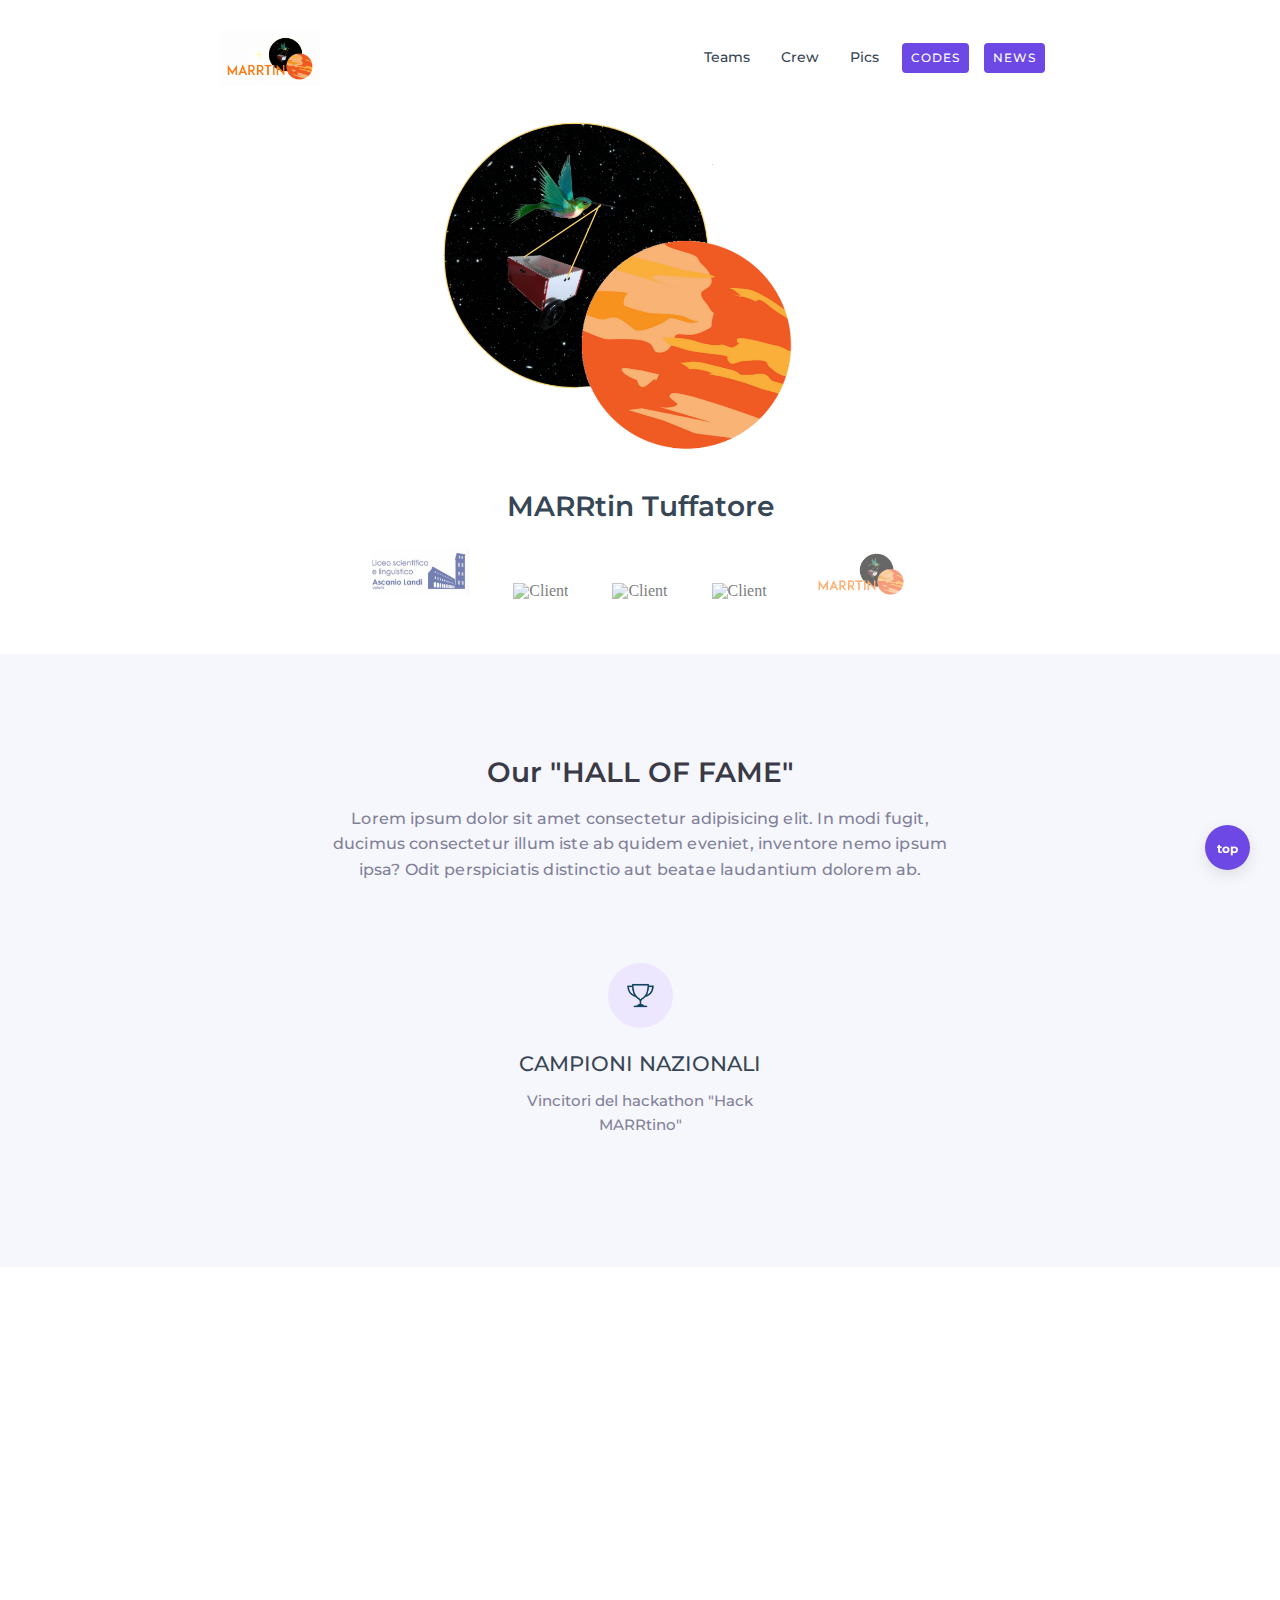
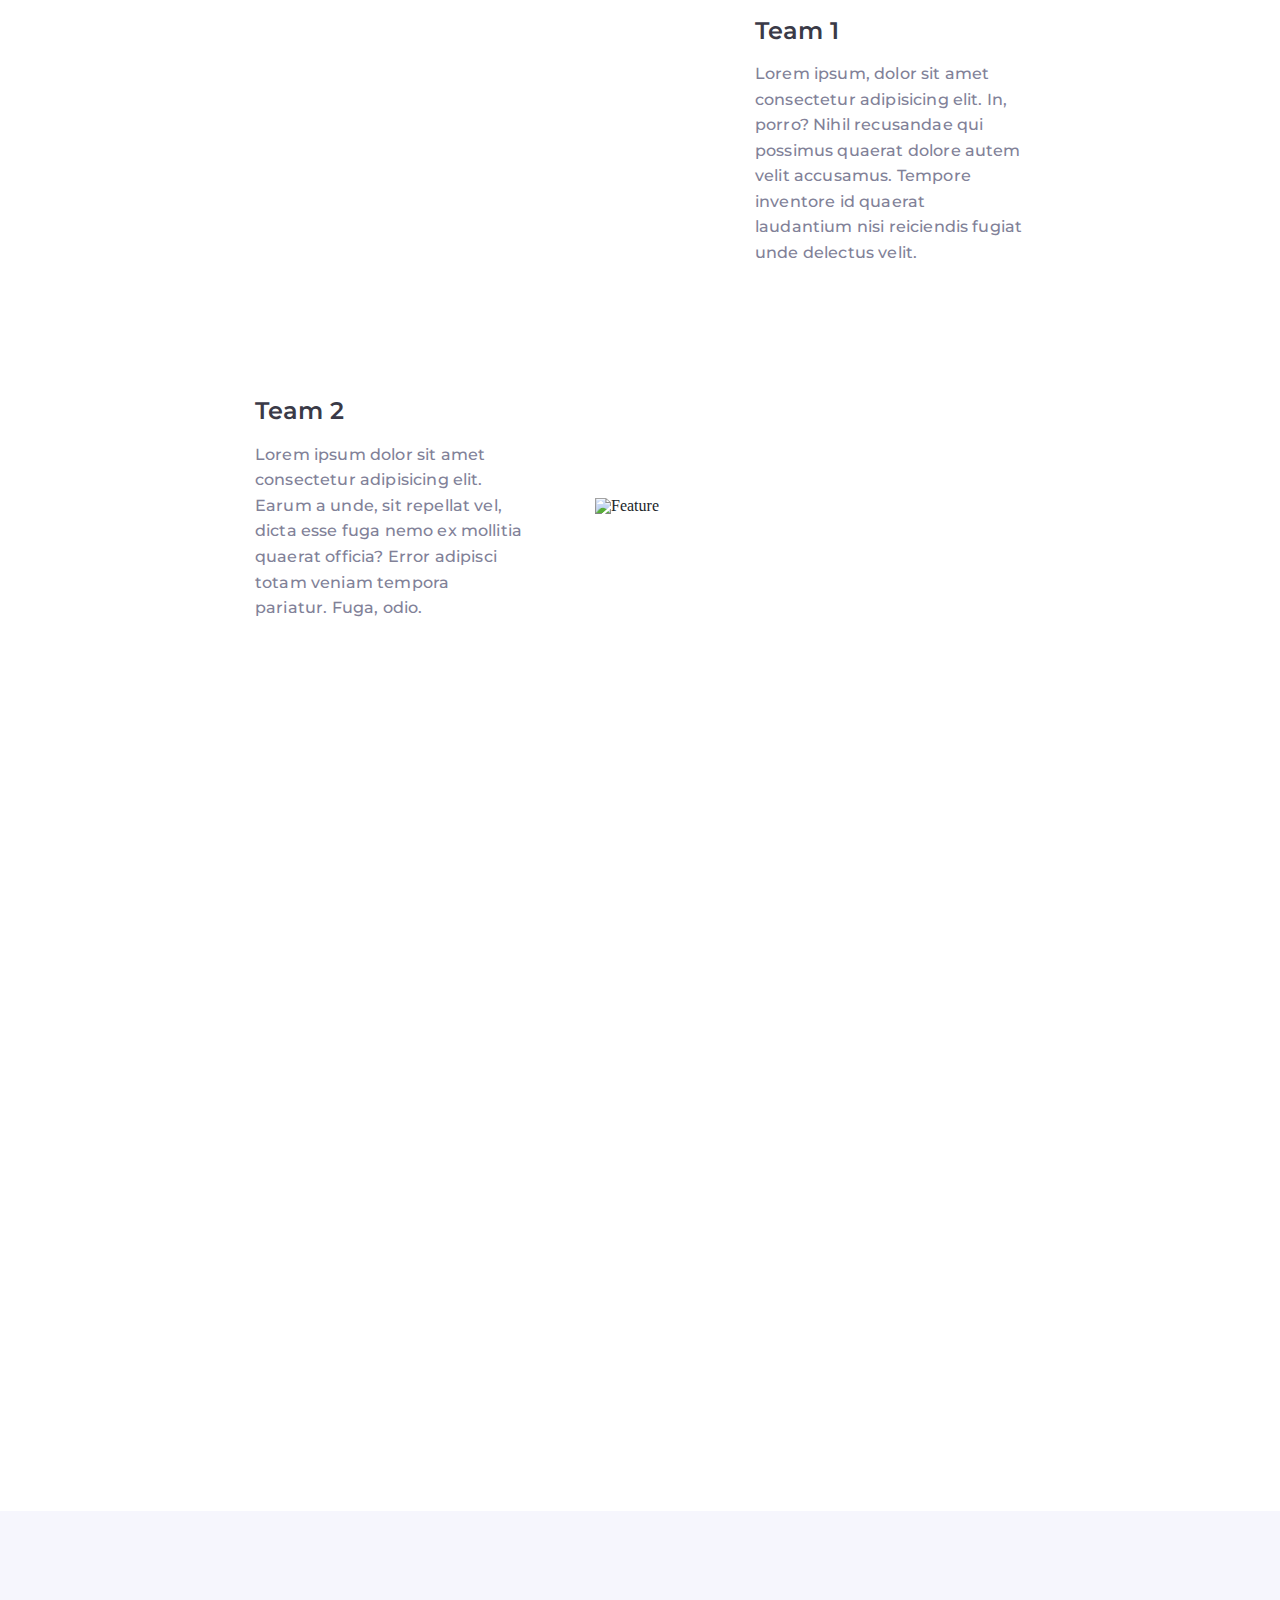
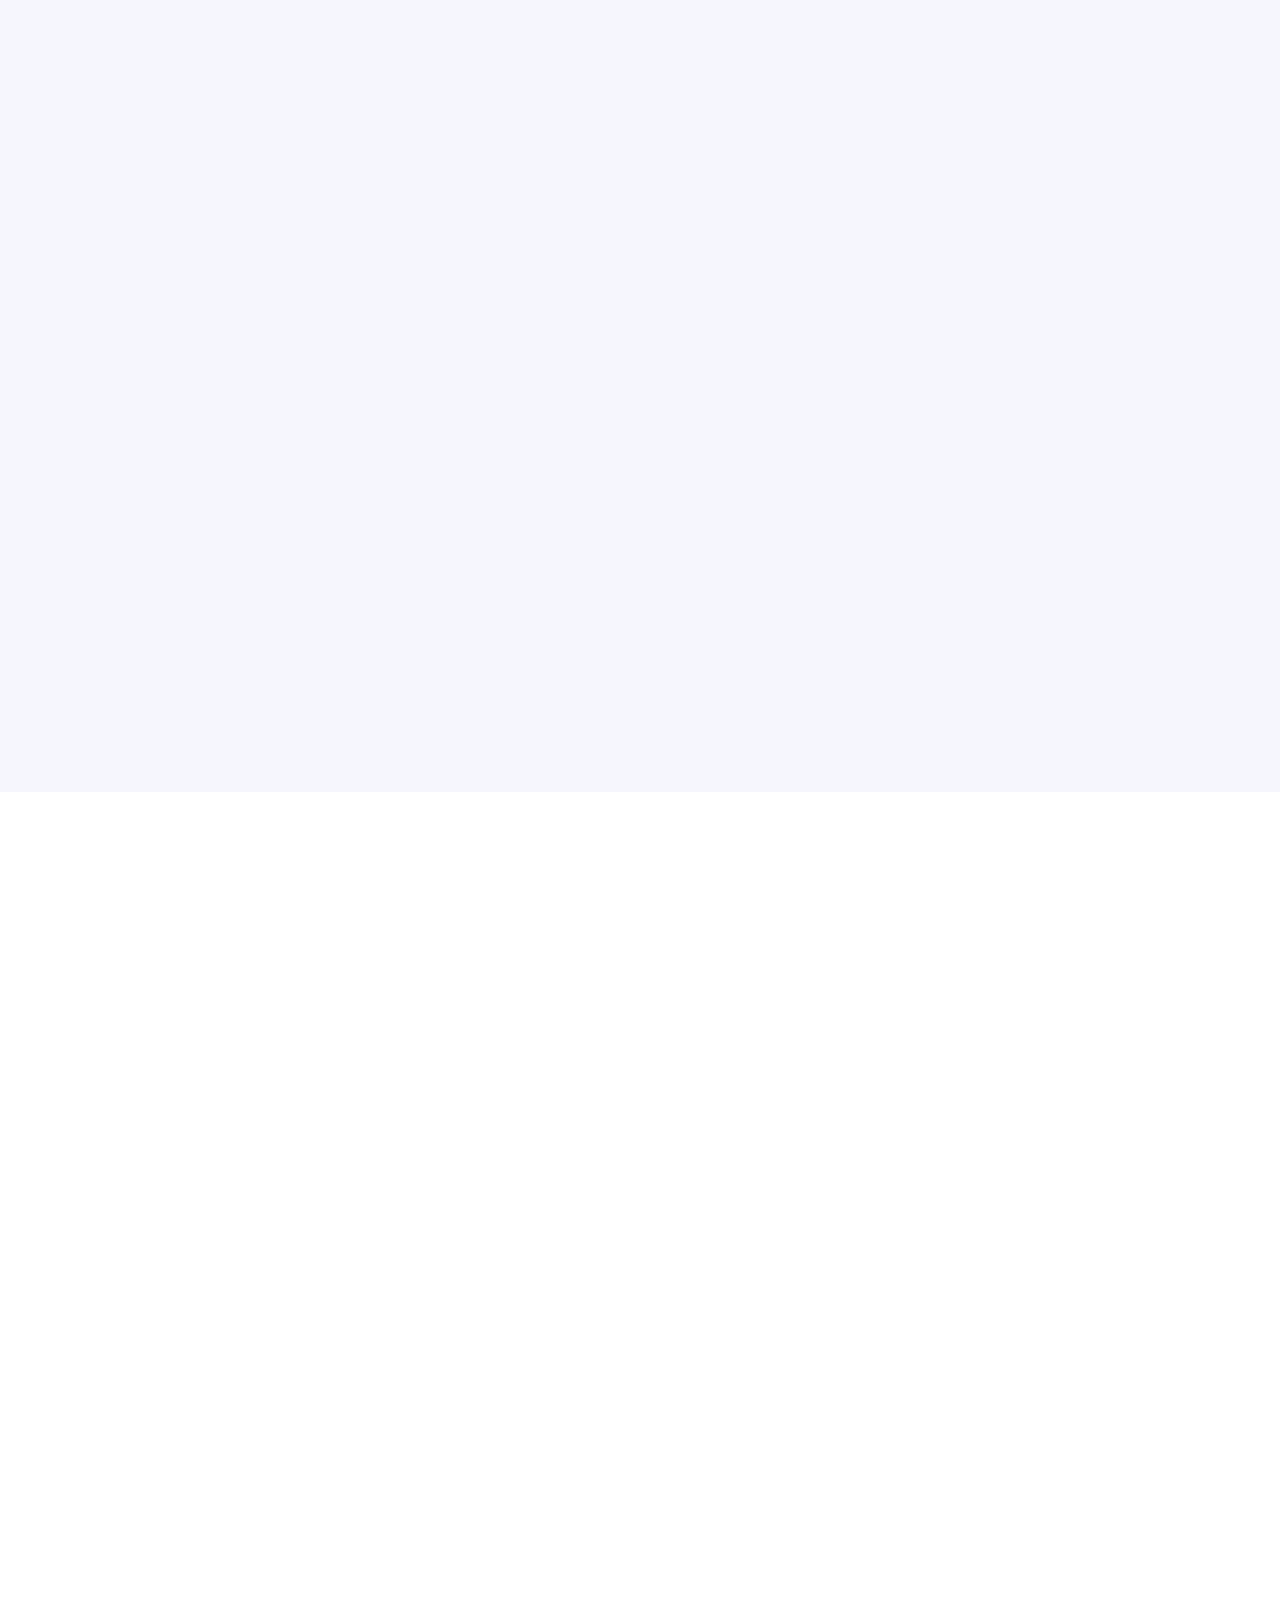
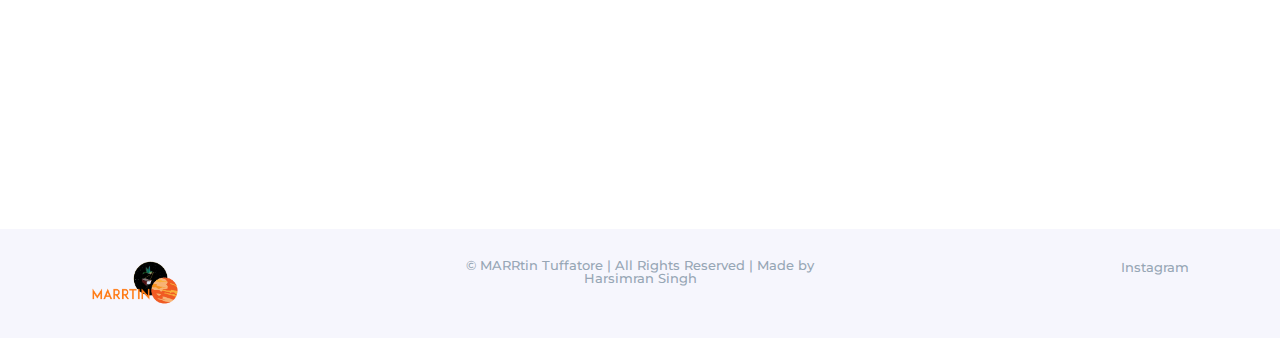
==== commit cba52454: "Add files via upload" ====
--- a/index.html
+++ b/index.html
@@ -21,7 +21,7 @@
       <!-- Navbar Section -->
       <nav class="navbar navbar-expand-md navbar-light bg-light fixed-top">
         <div class="container container-s">
-          <a class="navbar-brand" href="#"><img src="./pics/onlinelogomaker-042221-1509-4866.png" width="100px" alt=""></a>
+          <a class="navbar-brand" href="#"><img src="./pics/Progetto senza titolo.gif" width="100px" alt=""></a>
           <button class="navbar-toggler" type="button" data-toggle="collapse" data-target="#navbarSupportedContent" aria-controls="navbarSupportedContent" aria-expanded="false" aria-label="Toggle navigation">
             <span class="navbar-toggler-icon"></span>
           </button>
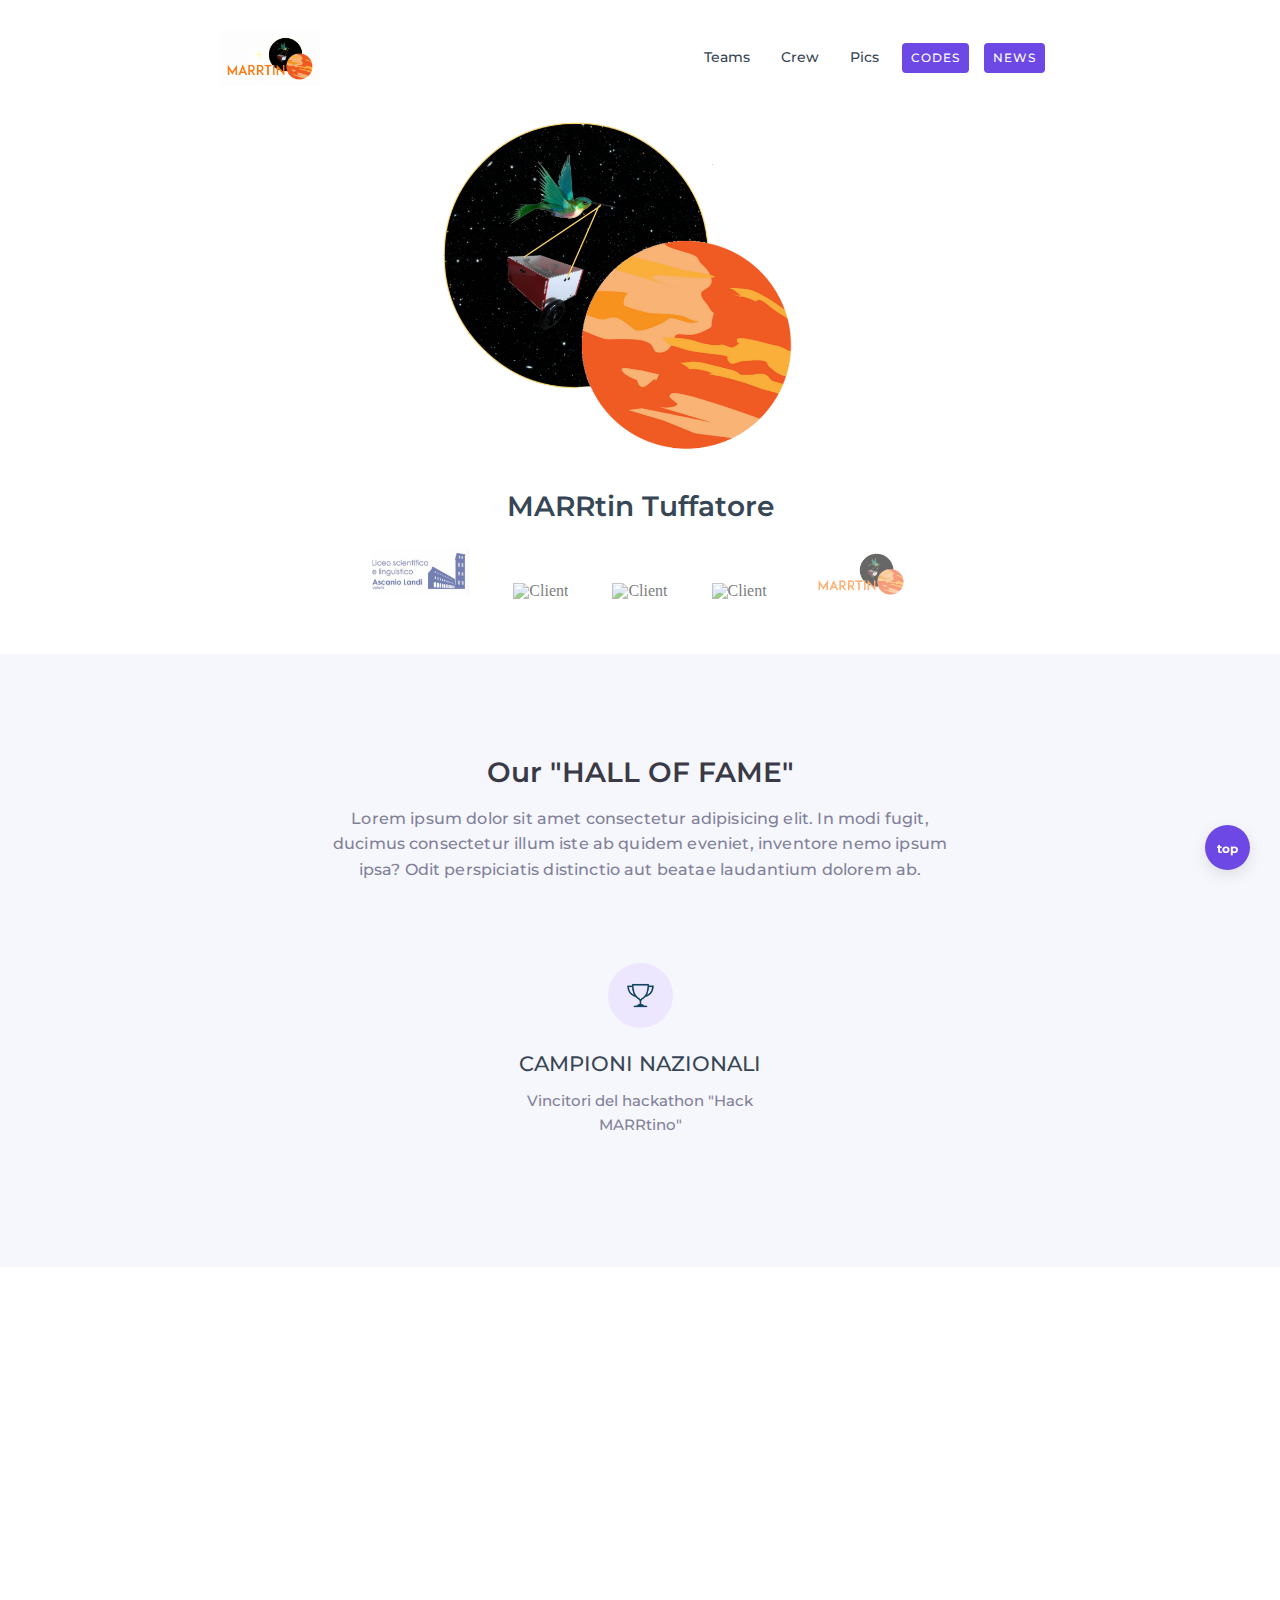
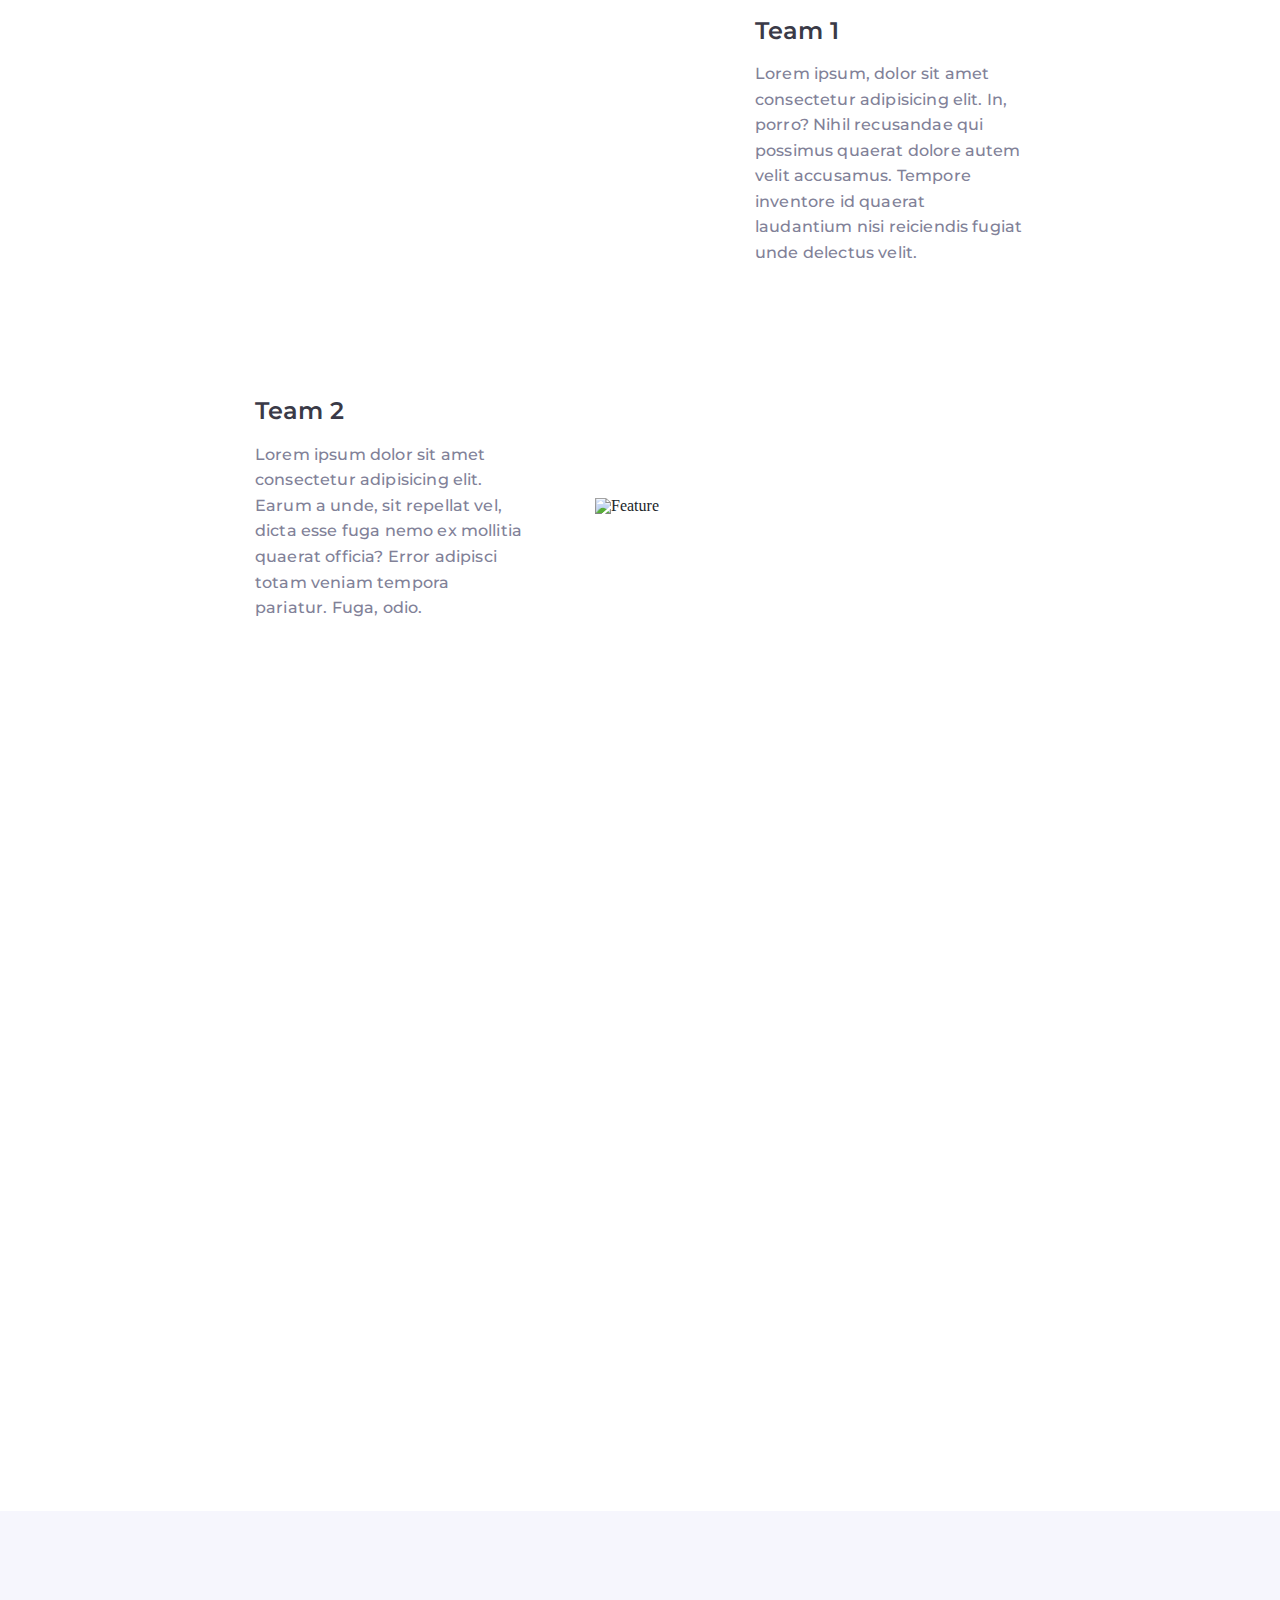
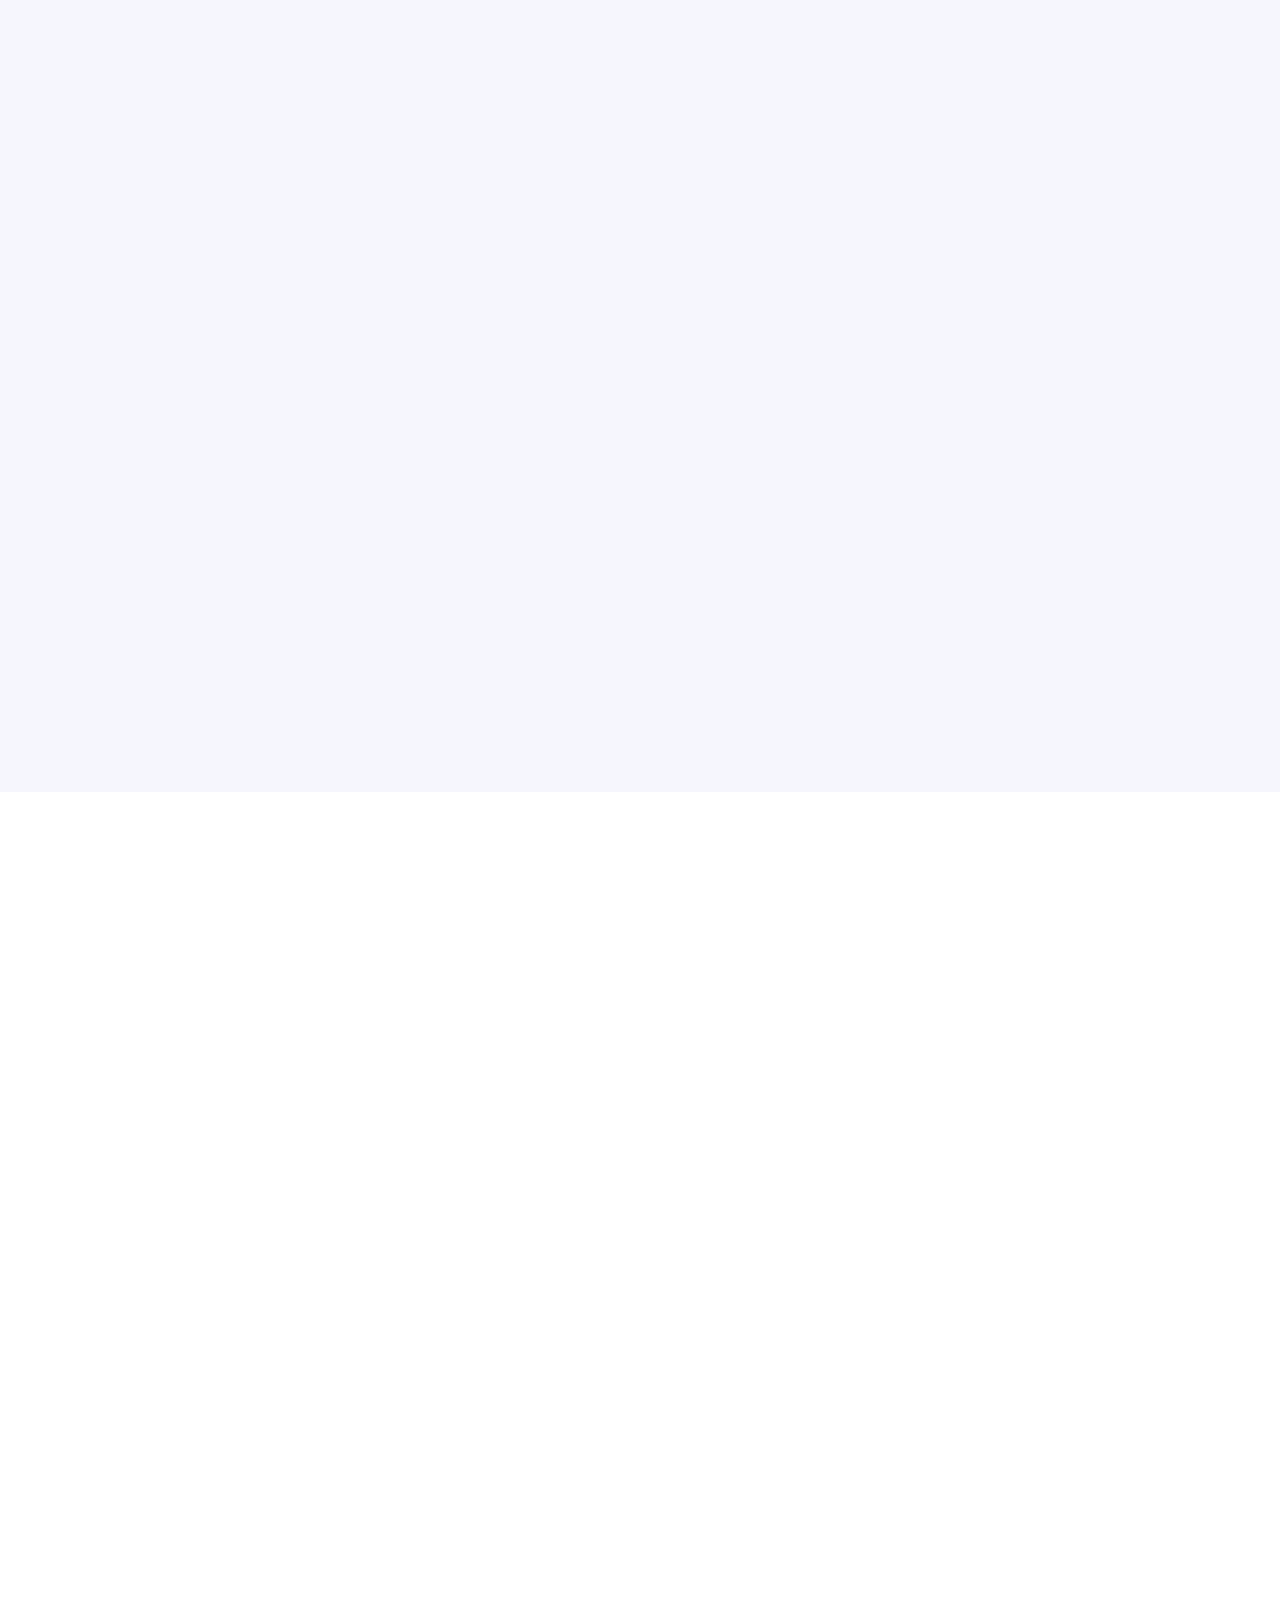
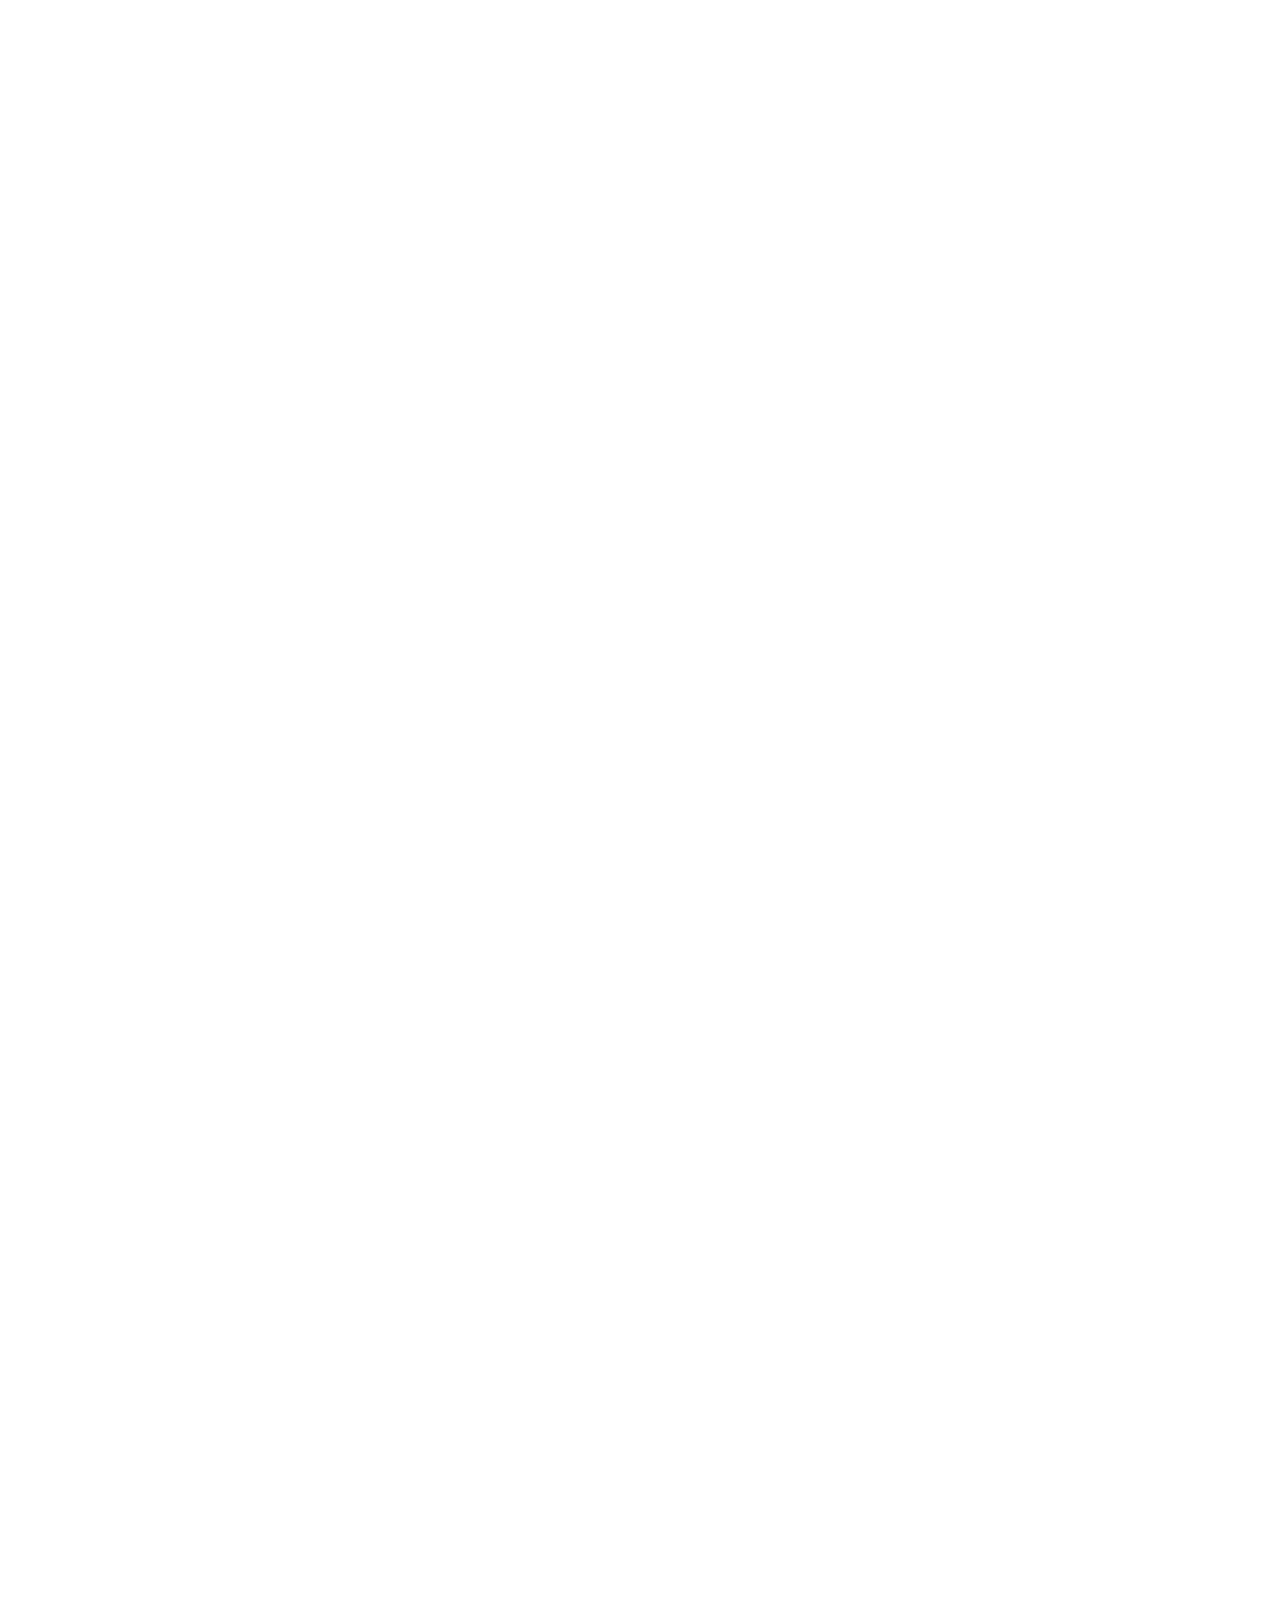
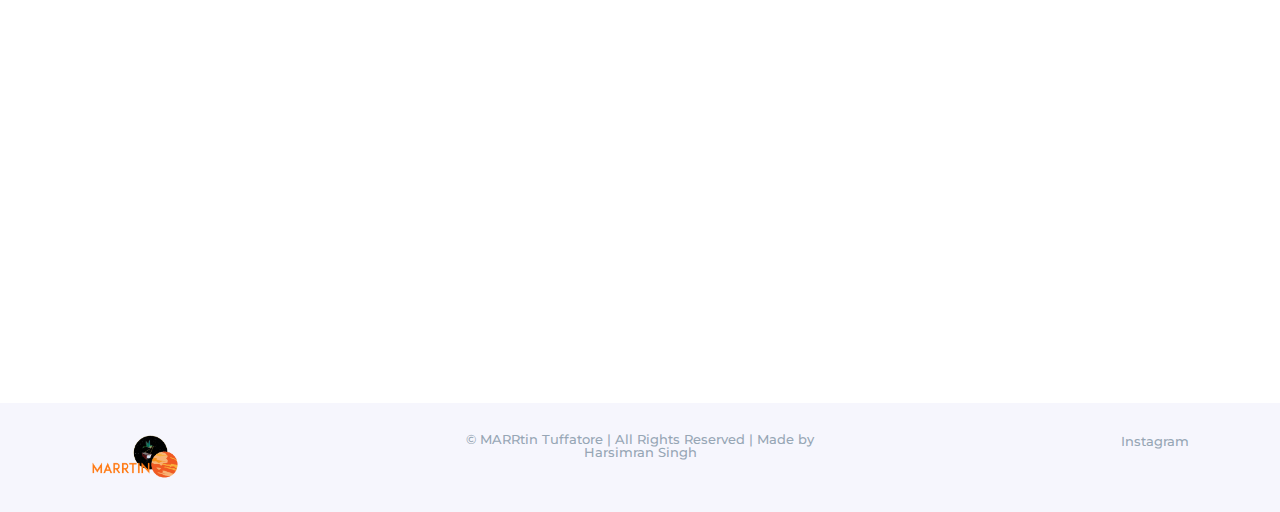
==== commit 9d5f038c: "Add files via upload" ====
--- a/index.html
+++ b/index.html
@@ -281,16 +281,29 @@
                   <div class="col-lg-4 offset-lg-2 col-md-6">
                    <div class="table-left wow fadeInDown">
                      <div class="pricing-details">
-                       <img src="./pics/IMG-20191206-WA0008.jpg" width="100%" height="100%" alt="">
-                       <img src="./pics/IMG-20191206-WA0008.jpg" width="100%" height="100%" alt="">
+                       <img src="./primo_anno/IMG-20191206-WA0005.jpg" width="100%" height="100%" alt="">
+                       <img src="./primo_anno/IMG-20191206-WA0009.jpg" width="100%" height="100%" alt="">
+                       <img src="./primo_anno/IMG-20191206-WA0011.jpg" width="100%" height="100%" alt="">
+                       <img src="./primo_anno/IMG-20191206-WA0015.jpg" width="100%" height="100%" alt="">
+                       <img src="./primo_anno/IMG-20191206-WA0017.jpg" width="100%" height="100%" alt="">
+                       <img src="./primo_anno/IMG-20191206-WA0018.jpg" width="100%" height="100%" alt="">
+                       <img src="./primo_anno/IMG-20191206-WA0023.jpg" width="100%" height="100%" alt="">
+                       <img src="./primo_anno/IMG-20191206-WA0027.jpg" width="100%" height="100%" alt="">
                       </div>
                     </div>
                   </div>
                   <div class="col-lg-4 col-md-6">
                     <div class="table-right wow fadeInDown">
                       <div class="pricing-details">
-                         <img src="./pics/IMG-20191206-WA0008.jpg" width="100%" height="100%" alt="">
-                         <img src="./pics/IMG-20191206-WA0008.jpg" width="100%" height="100%" alt="">
+                         <img src="./secondo_anno/gara.jpg" width="100%" height="100%" alt="">
+                         <img src="./secondo_anno/IMG_20210416_133238.jpg" width="100%" height="100%" alt="">
+                         <img src="./secondo_anno/IMG_20210416_170045.jpg" width="100%" height="100%" alt="">
+                         <img src="./secondo_anno/IMG_20210416_170233.jpg" width="100%" height="100%" alt="">
+                         <img src="./secondo_anno/IMG_20210423_120739.jpg" width="100%" height="100%" alt="">
+                         <img src="./secondo_anno/logo_progettazione2.jpg" width="100%" height="100%" alt="">
+                         <img src="./secondo_anno/logo_progettazione3.jpg" width="100%" height="100%" alt="">
+                         <img src="./secondo_anno/Presentazione_preparazione.jpg" width="100%" height="100%" alt="">
+                         <img src="./secondo_anno/squadra.jpg" width="100%" height="100%" alt="">
                       </div>
                     </div>
                   </div>
